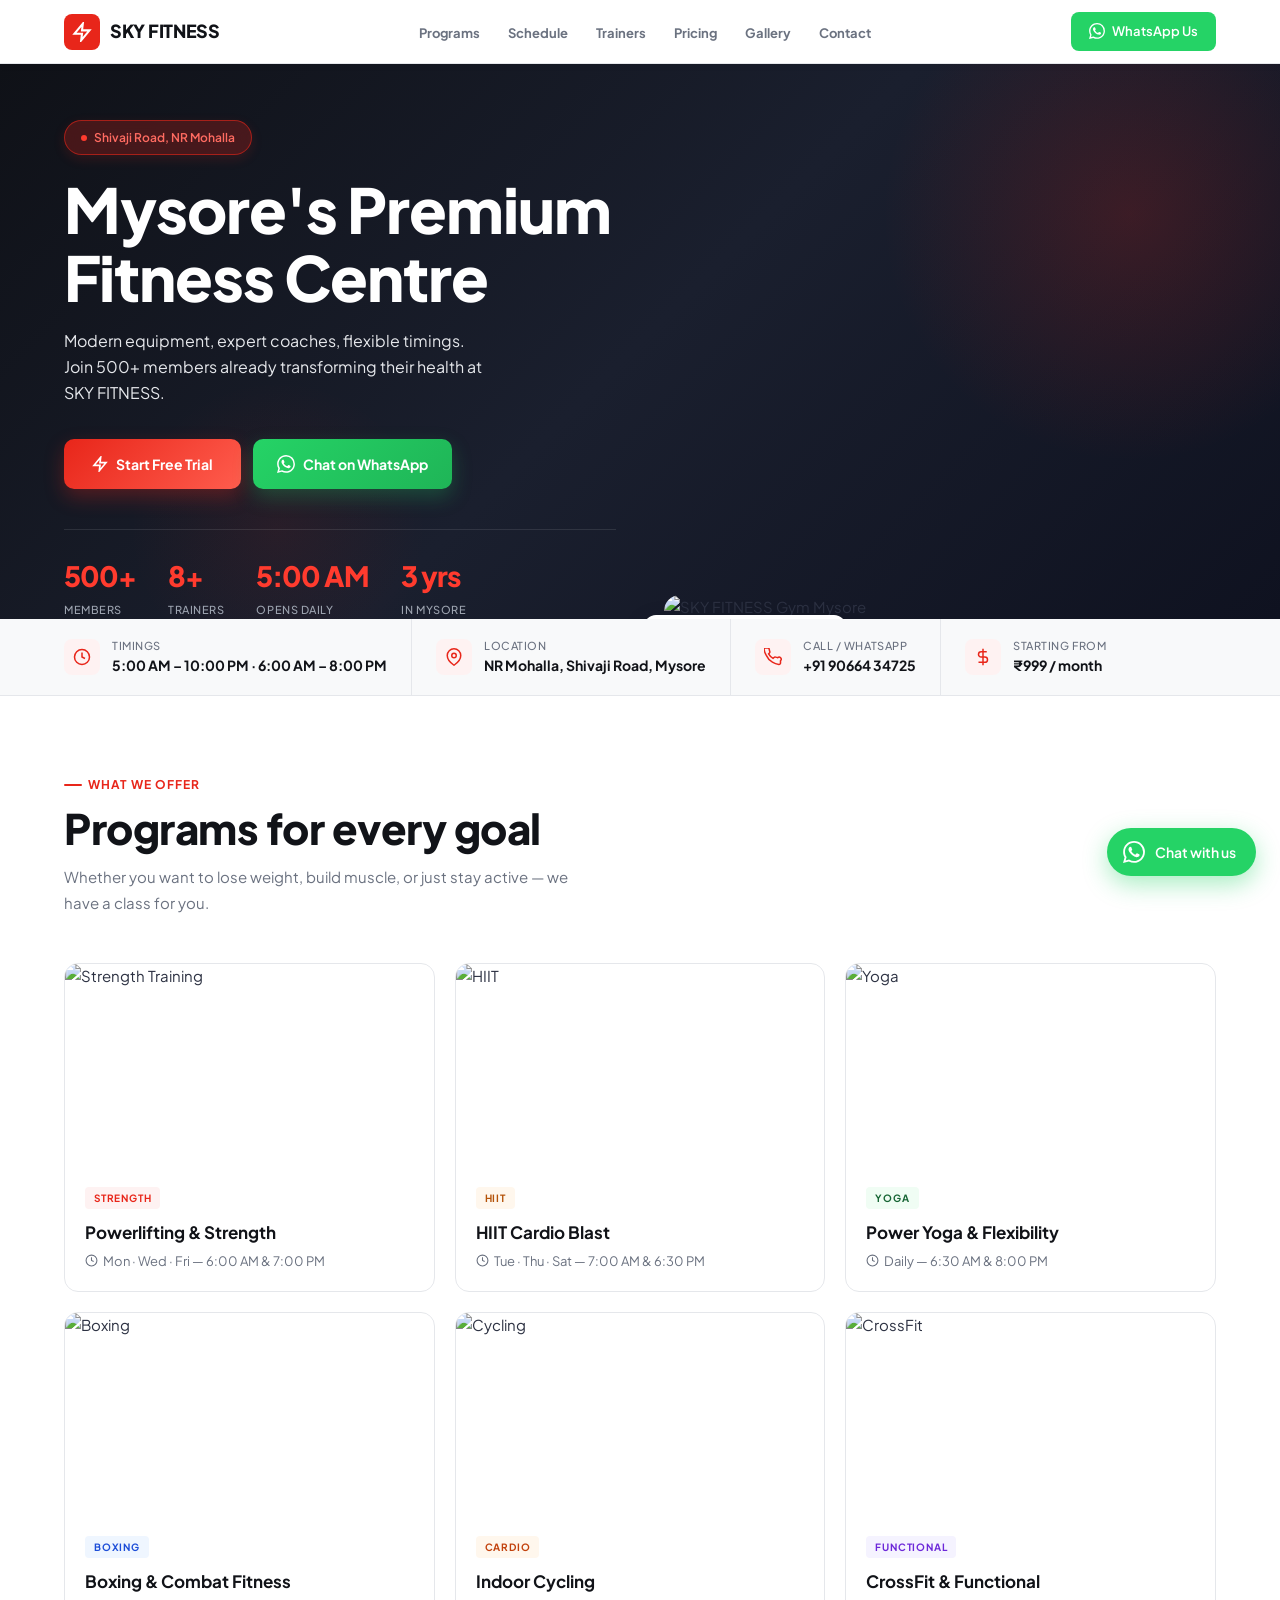
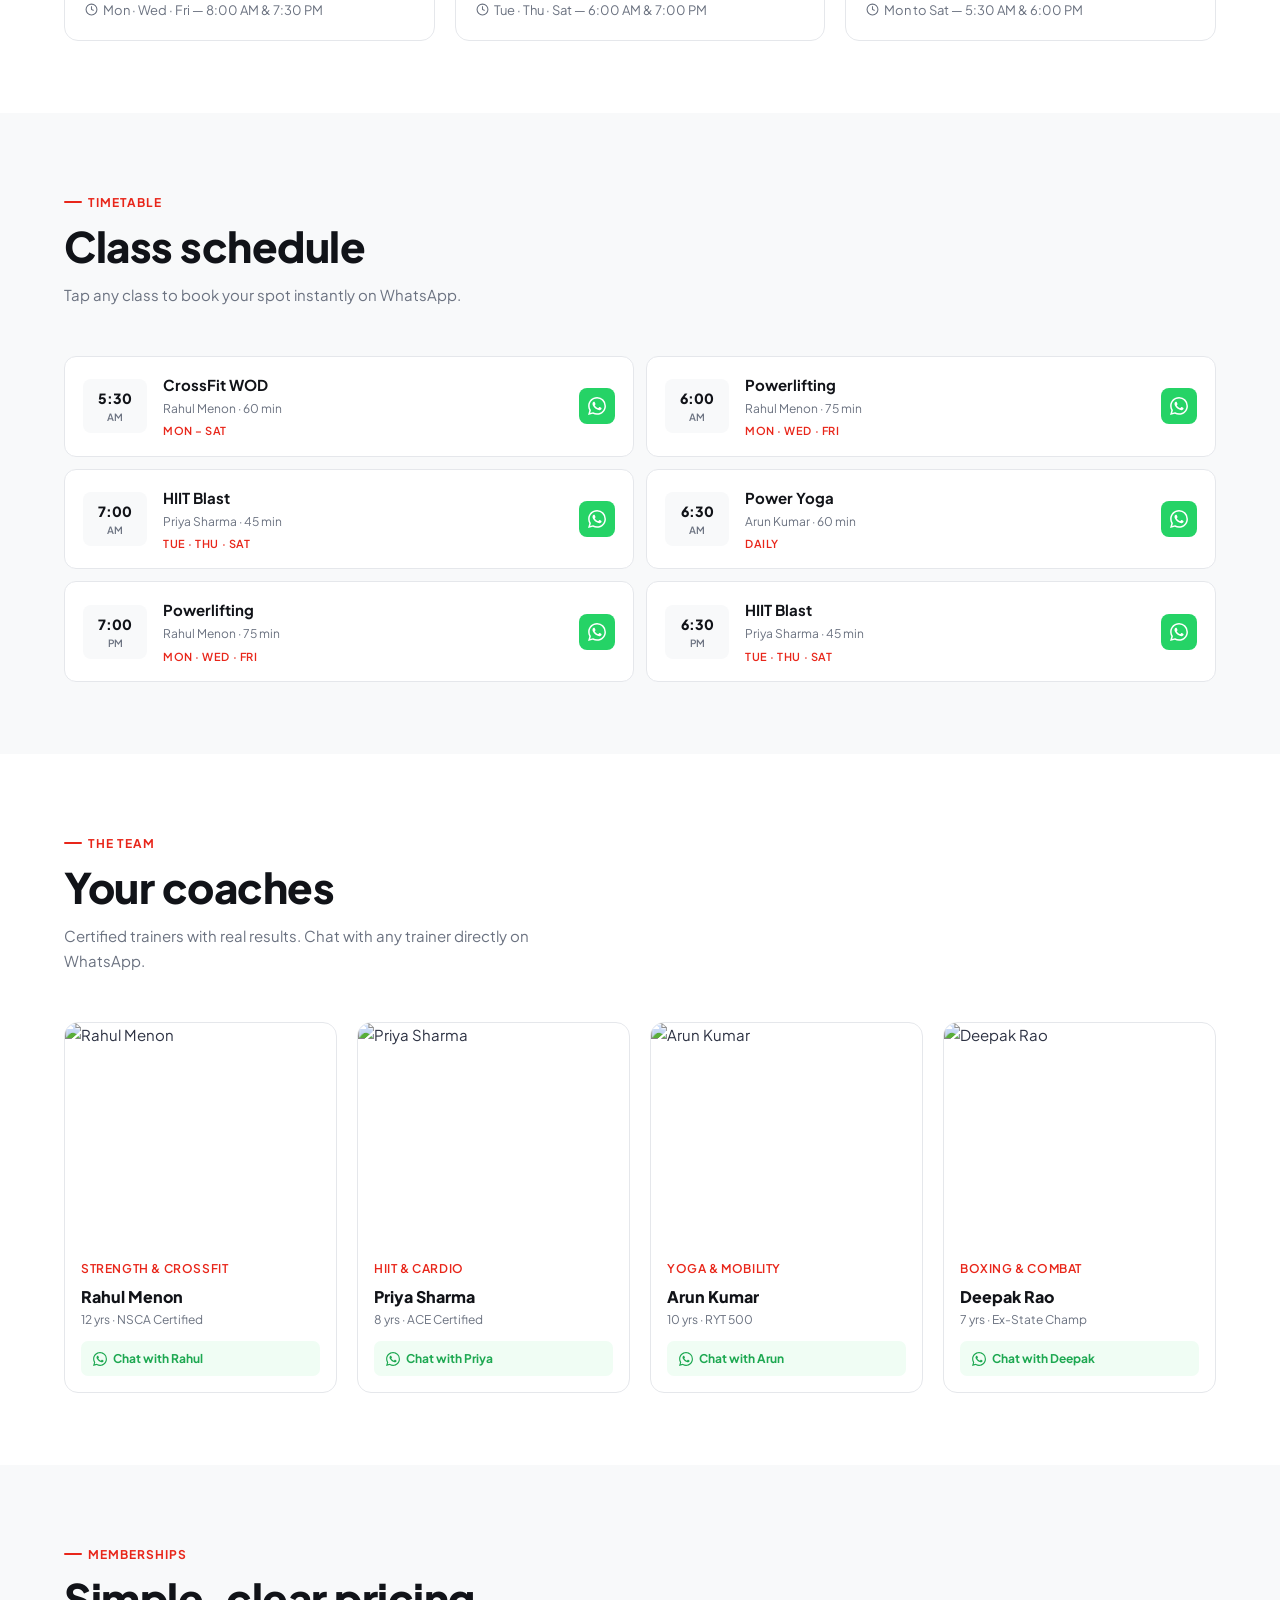
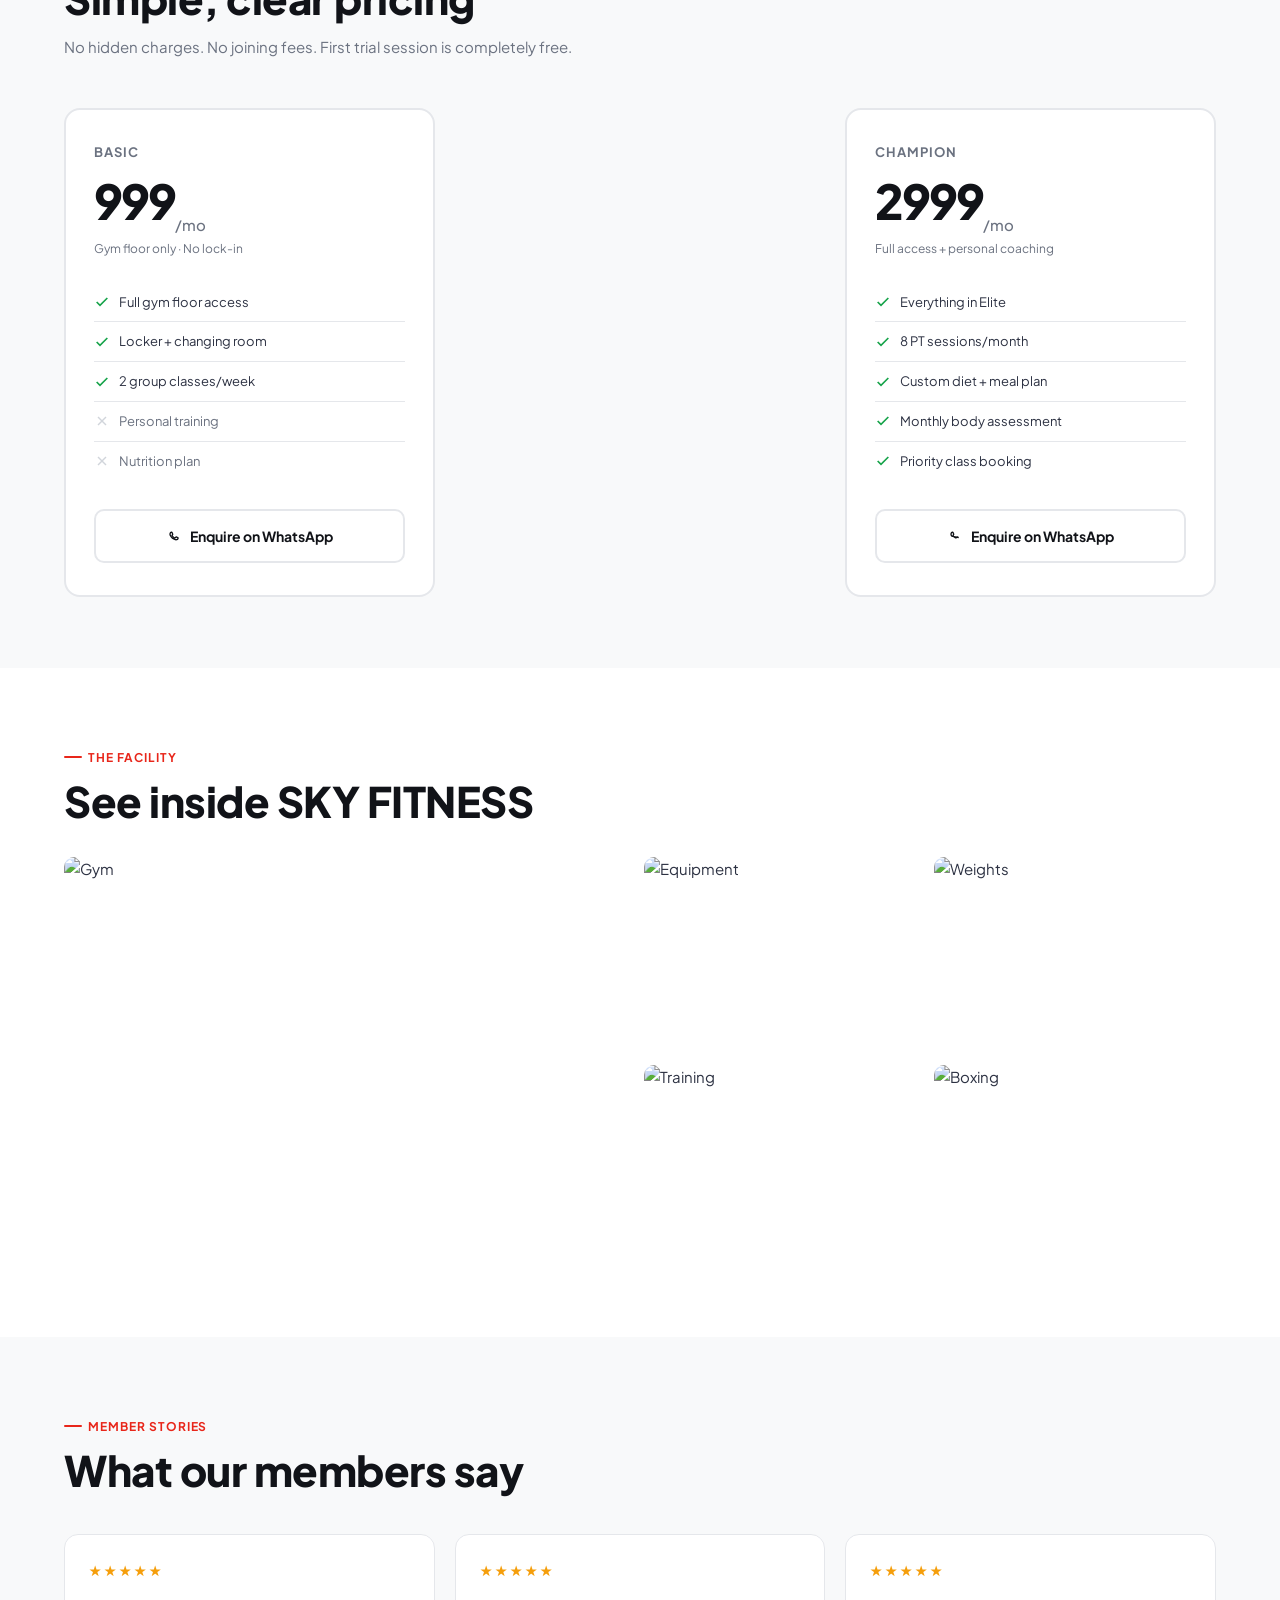
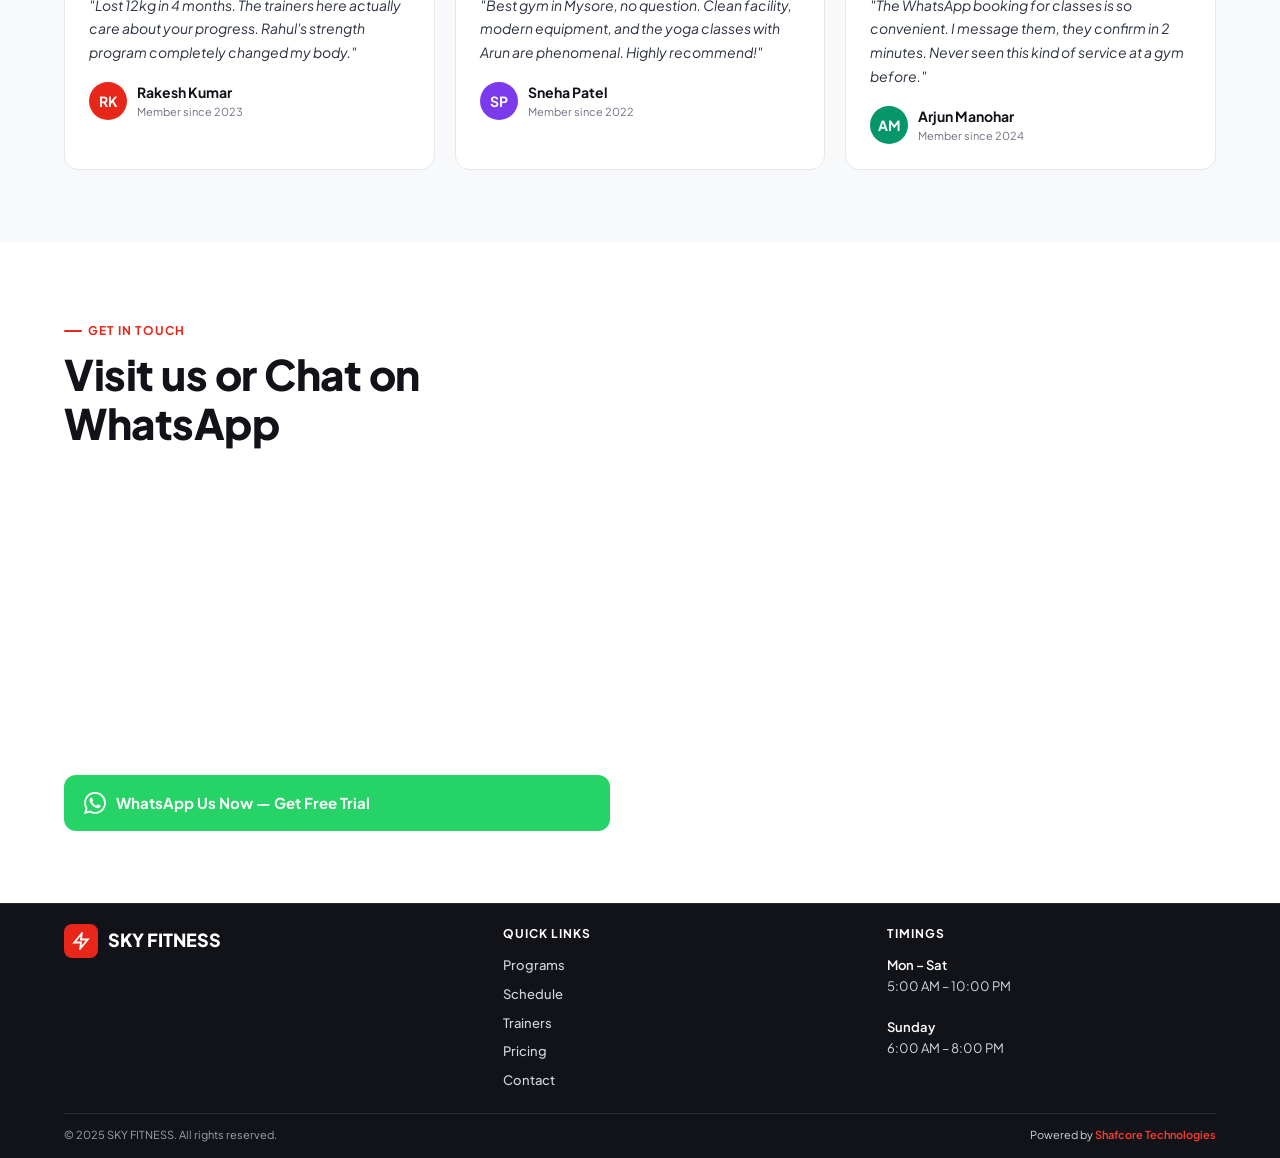
==== index.html @ 2e7d9450 "changes done" ====
<!DOCTYPE html>
<html lang="en">
<head>
<meta charset="UTF-8">
<meta name="viewport" content="width=device-width, initial-scale=1.0">
<title>SKY FITNESS Gym — NR Mohalla, Mysore's Premium Fitness Centre</title>
<meta name="description" id="metaDesc" content="Modern equipment, expert coaches, flexible timings. Join 500+ members at SKY FITNESS. Free trial available.">
<meta name="theme-color" content="#e8261a">
<link rel="preconnect" href="https://fonts.googleapis.com">
<link href="https://fonts.googleapis.com/css2?family=Plus+Jakarta+Sans:wght@400;500;600;700;800&display=swap" rel="stylesheet">
<link rel="stylesheet" href="styles.css">
</head>
<body>

<!-- WHATSAPP FLOAT -->
  <a id="waFloatLink" class="wa-float" href="https://wa.me/919066434725?text=Hi!%20I%20saw%20your%20website%20and%20want%20to%20know%20more%20about%20memberships." target="_blank" rel="noopener noreferrer">
  <svg class="wa-icon" viewBox="0 0 24 24" fill="white"><path d="M17.472 14.382c-.297-.149-1.758-.867-2.03-.967-.273-.099-.471-.148-.67.15-.197.297-.767.966-.94 1.164-.173.199-.347.223-.644.075-.297-.15-1.255-.463-2.39-1.475-.883-.788-1.48-1.761-1.653-2.059-.173-.297-.018-.458.13-.606.134-.133.298-.347.446-.52.149-.174.198-.298.298-.497.099-.198.05-.371-.025-.52-.075-.149-.669-1.612-.916-2.207-.242-.579-.487-.5-.669-.51-.173-.008-.371-.01-.57-.01-.198 0-.52.074-.792.372-.272.297-1.04 1.016-1.04 2.479 0 1.462 1.065 2.875 1.213 3.074.149.198 2.096 3.2 5.077 4.487.709.306 1.262.489 1.694.625.712.227 1.36.195 1.871.118.571-.085 1.758-.719 2.006-1.413.248-.694.248-1.289.173-1.413-.074-.124-.272-.198-.57-.347m-5.421 7.403h-.004a9.87 9.87 0 01-5.031-1.378l-.361-.214-3.741.982.998-3.648-.235-.374a9.86 9.86 0 01-1.51-5.26c.001-5.45 4.436-9.884 9.888-9.884 2.64 0 5.122 1.03 6.988 2.898a9.825 9.825 0 012.893 6.994c-.003 5.45-4.437 9.884-9.885 9.884m8.413-18.297A11.815 11.815 0 0012.05 0C5.495 0 .16 5.335.157 11.892c0 2.096.547 4.142 1.588 5.945L.057 24l6.305-1.654a11.882 11.882 0 005.683 1.448h.005c6.554 0 11.89-5.335 11.893-11.893a11.821 11.821 0 00-3.48-8.413z"/></svg>
  <span>Chat with us</span>
</a>

<!-- NAV -->
<nav>
  <div class="nav-logo">
    <div class="nav-logo-icon">
      <svg viewBox="0 0 24 24" fill="none" stroke="white" stroke-width="2.5"><path d="M13 2L3 14h9l-1 8 10-12h-9l1-8z"/></svg>
    </div>
    <span class="nav-brand" id="siteName">SKY FITNESS<span>.</span></span>
  </div>
  <ul class="nav-links">
    <li><a href="#programs">Programs</a></li>
    <li><a href="#schedule">Schedule</a></li>
    <li><a href="#trainers">Trainers</a></li>
    <li><a href="#pricing">Pricing</a></li>
    <li><a href="#gallery">Gallery</a></li>
    <li><a href="#contact">Contact</a></li>
  </ul>
  <a class="nav-wa" id="navWALink" href="https://wa.me/919066434725" target="_blank" rel="noopener noreferrer">
    <svg viewBox="0 0 24 24" fill="white"><path d="M17.472 14.382c-.297-.149-1.758-.867-2.03-.967-.273-.099-.471-.148-.67.15-.197.297-.767.966-.94 1.164-.173.199-.347.223-.644.075-.297-.15-1.255-.463-2.39-1.475-.883-.788-1.48-1.761-1.653-2.059-.173-.297-.018-.458.13-.606.134-.133.298-.347.446-.52.149-.174.198-.298.298-.497.099-.198.05-.371-.025-.52-.075-.149-.669-1.612-.916-2.207-.242-.579-.487-.5-.669-.51-.173-.008-.371-.01-.57-.01-.198 0-.52.074-.792.372-.272.297-1.04 1.016-1.04 2.479 0 1.462 1.065 2.875 1.213 3.074.149.198 2.096 3.2 5.077 4.487.709.306 1.262.489 1.694.625.712.227 1.36.195 1.871.118.571-.085 1.758-.719 2.006-1.413.248-.694.248-1.289.173-1.413-.074-.124-.272-.198-.57-.347m-5.421 7.403h-.004a9.87 9.87 0 01-5.031-1.378l-.361-.214-3.741.982.998-3.648-.235-.374a9.86 9.86 0 01-1.51-5.26c.001-5.45 4.436-9.884 9.888-9.884 2.64 0 5.122 1.03 6.988 2.898a9.825 9.825 0 012.893 6.994c-.003 5.45-4.437 9.884-9.885 9.884m8.413-18.297A11.815 11.815 0 0012.05 0C5.495 0 .16 5.335.157 11.892c0 2.096.547 4.142 1.588 5.945L.057 24l6.305-1.654a11.882 11.882 0 005.683 1.448h.005c6.554 0 11.89-5.335 11.893-11.893a11.821 11.821 0 00-3.48-8.413z"/></svg>
    WhatsApp Us
  </a>
  <div class="hamburger" id="hamburger" onclick="toggleMenu()">
    <span></span><span></span><span></span>
  </div>
</nav>

<!-- MOBILE MENU -->
<div class="mobile-menu" id="mobileMenu">
  <a class="mobile-link" href="#programs" onclick="toggleMenu()">Programs</a>
  <a class="mobile-link" href="#schedule" onclick="toggleMenu()">Schedule</a>
  <a class="mobile-link" href="#trainers" onclick="toggleMenu()">Trainers</a>
  <a class="mobile-link" href="#pricing" onclick="toggleMenu()">Pricing</a>
  <a class="mobile-link" href="#gallery" onclick="toggleMenu()">Gallery</a>
  <a class="mobile-link" href="#contact" onclick="toggleMenu()">Contact</a>
  <a class="mobile-wa" id="mobileWALink" href="https://wa.me/919066434725" target="_blank" rel="noopener noreferrer">
    <svg viewBox="0 0 24 24" fill="white" width="20" height="20"><path d="M17.472 14.382c-.297-.149-1.758-.867-2.03-.967-.273-.099-.471-.148-.67.15-.197.297-.767.966-.94 1.164-.173.199-.347.223-.644.075-.297-.15-1.255-.463-2.39-1.475-.883-.788-1.48-1.761-1.653-2.059-.173-.297-.018-.458.13-.606.134-.133.298-.347.446-.52.149-.174.198-.298.298-.497.099-.198.05-.371-.025-.52-.075-.149-.669-1.612-.916-2.207-.242-.579-.487-.5-.669-.51-.173-.008-.371-.01-.57-.01-.198 0-.52.074-.792.372-.272.297-1.04 1.016-1.04 2.479 0 1.462 1.065 2.875 1.213 3.074.149.198 2.096 3.2 5.077 4.487.709.306 1.262.489 1.694.625.712.227 1.36.195 1.871.118.571-.085 1.758-.719 2.006-1.413.248-.694.248-1.289.173-1.413-.074-.124-.272-.198-.57-.347m-5.421 7.403h-.004a9.87 9.87 0 01-5.031-1.378l-.361-.214-3.741.982.998-3.648-.235-.374a9.86 9.86 0 01-1.51-5.26c.001-5.45 4.436-9.884 9.888-9.884 2.64 0 5.122 1.03 6.988 2.898a9.825 9.825 0 012.893 6.994c-.003 5.45-4.437 9.884-9.885 9.884m8.413-18.297A11.815 11.815 0 0012.05 0C5.495 0 .16 5.335.157 11.892c0 2.096.547 4.142 1.588 5.945L.057 24l6.305-1.654a11.882 11.882 0 005.683 1.448h.005c6.554 0 11.89-5.335 11.893-11.893a11.821 11.821 0 00-3.48-8.413z"/></svg>
    WhatsApp Us Now
  </a>
</div>

<!-- HERO -->
<div class="hero">
  <div class="hero-bg-pattern"></div>
  <div class="hero-inner">
    <div>
      <div class="hero-badge"><span class="hero-badge-dot"></span><span id="heroBadge">Shivaji Road, NR Mohalla</span></div>
      <h1 id="heroTitle">Mysore's Premium Fitness Centre</h1>
      <p class="hero-sub" id="heroSub">Modern equipment, expert coaches, flexible timings. Join 500+ members already transforming their health at SKY FITNESS.</p>
      <div class="hero-actions">
        <a href="#contact" class="btn-red">
          <svg width="16" height="16" viewBox="0 0 24 24" fill="none" stroke="white" stroke-width="2.5"><path d="M13 2L3 14h9l-1 8 10-12h-9l1-8z"/></svg>
          <span id="heroCtaLabel">Start Free Trial</span>
        </a>
        <a id="heroWALink" href="https://wa.me/919066434725?text=Hi!%20I%20want%20to%20know%20more%20about%20membership%20at%20SKY%20FITNESS." target="_blank" rel="noopener noreferrer" class="btn-wa-hero">
          <svg viewBox="0 0 24 24" fill="white"><path d="M17.472 14.382c-.297-.149-1.758-.867-2.03-.967-.273-.099-.471-.148-.67.15-.197.297-.767.966-.94 1.164-.173.199-.347.223-.644.075-.297-.15-1.255-.463-2.39-1.475-.883-.788-1.48-1.761-1.653-2.059-.173-.297-.018-.458.13-.606.134-.133.298-.347.446-.52.149-.174.198-.298.298-.497.099-.198.05-.371-.025-.52-.075-.149-.669-1.612-.916-2.207-.242-.579-.487-.5-.669-.51-.173-.008-.371-.01-.57-.01-.198 0-.52.074-.792.372-.272.297-1.04 1.016-1.04 2.479 0 1.462 1.065 2.875 1.213 3.074.149.198 2.096 3.2 5.077 4.487.709.306 1.262.489 1.694.625.712.227 1.36.195 1.871.118.571-.085 1.758-.719 2.006-1.413.248-.694.248-1.289.173-1.413-.074-.124-.272-.198-.57-.347m-5.421 7.403h-.004a9.87 9.87 0 01-5.031-1.378l-.361-.214-3.741.982.998-3.648-.235-.374a9.86 9.86 0 01-1.51-5.26c.001-5.45 4.436-9.884 9.888-9.884 2.64 0 5.122 1.03 6.988 2.898a9.825 9.825 0 012.893 6.994c-.003 5.45-4.437 9.884-9.885 9.884m8.413-18.297A11.815 11.815 0 0012.05 0C5.495 0 .16 5.335.157 11.892c0 2.096.547 4.142 1.588 5.945L.057 24l6.305-1.654a11.882 11.882 0 005.683 1.448h.005c6.554 0 11.89-5.335 11.893-11.893a11.821 11.821 0 00-3.48-8.413z"/></svg>
          Chat on WhatsApp
        </a>
      </div>
      <div class="hero-stats">
        <div><div class="hero-stat-num"><span id="memberCount">500+</span></div><div class="hero-stat-label" id="memberCountLabel">Members</div></div>
        <div><div class="hero-stat-num"><span id="trainerCount">8+</span></div><div class="hero-stat-label" id="trainerCountLabel">Trainers</div></div>
        <div><div class="hero-stat-num"><span id="openTime">5:00 AM</span></div><div class="hero-stat-label" id="openTimeLabel">Opens Daily</div></div>
        <div><div class="hero-stat-num"><span id="yearsInBusiness">3 yrs</span></div><div class="hero-stat-label" id="yearsInBusinessLabel">In Mysore</div></div>
      </div>
    </div>
    <div class="hero-img-wrap">
      <img class="hero-img" src="https://images.unsplash.com/photo-1534438327276-14e5300c3a48?w=700&q=80" alt="SKY FITNESS Gym Mysore">
      <div class="hero-img-badge">
        <div class="hero-img-badge-icon">
          <svg width="18" height="18" viewBox="0 0 24 24" fill="none" stroke="#E8261A" stroke-width="2"><path d="M22 11.08V12a10 10 0 11-5.93-9.14"/><polyline points="22 4 12 14.01 9 11.01"/></svg>
        </div>
        <div><strong>Free first session</strong><p>No commitment needed</p></div>
      </div>
    </div>
  </div>
</div>

<!-- QUICK INFO -->
<div class="info-bar">
  <div class="info-bar-inner">
    <div class="info-item">
      <div class="info-icon"><svg viewBox="0 0 24 24" fill="none" stroke="currentColor" stroke-width="2"><circle cx="12" cy="12" r="10"/><polyline points="12 6 12 12 16 14"/></svg></div>
      <div><div class="info-label">Timings</div><div class="info-val" id="contactTimingsTop">5:00 AM – 10:00 PM</div></div>
    </div>
    <div class="info-item">
      <div class="info-icon"><svg viewBox="0 0 24 24" fill="none" stroke="currentColor" stroke-width="2"><path d="M21 10c0 7-9 13-9 13s-9-6-9-13a9 9 0 0118 0z"/><circle cx="12" cy="10" r="3"/></svg></div>
      <div><div class="info-label">Location</div><div class="info-val" id="contactLocation">NR Mohalla, Shivaji Road, Mysore</div></div>
    </div>
    <div class="info-item">
      <div class="info-icon"><svg viewBox="0 0 24 24" fill="none" stroke="currentColor" stroke-width="2"><path d="M22 16.92v3a2 2 0 01-2.18 2 19.79 19.79 0 01-8.63-3.07A19.5 19.5 0 013.07 9.81a19.79 19.79 0 01-3.07-8.68A2 2 0 012 0h3a2 2 0 012 1.72c.127.96.361 1.903.7 2.81a2 2 0 01-.45 2.11L6.09 7.91a16 16 0 006 6l1.27-1.27a2 2 0 012.11-.45c.907.339 1.85.573 2.81.7A2 2 0 0122 16.92z"/></svg></div>
      <div><div class="info-label">Call / WhatsApp</div><div class="info-val" id="contactPhoneTop">+91 90664 34725</div></div>
    </div>
    <div class="info-item">
      <div class="info-icon"><svg viewBox="0 0 24 24" fill="none" stroke="currentColor" stroke-width="2"><line x1="12" y1="1" x2="12" y2="23"/><path d="M17 5H9.5a3.5 3.5 0 000 7h5a3.5 3.5 0 010 7H6"/></svg></div>
      <div><div class="info-label">Starting From</div><div class="info-val" id="startingPrice">₹999 / month</div></div>
    </div>
  </div>
</div>

<!-- PROGRAMS -->
<section id="programs" class="section">
  <div class="section-inner">
    <div class="fade"><div class="eyebrow" id="sec-prog-eyebrow">What we offer</div></div>
    <h2 class="section-title fade" id="sec-prog-title">Programs for every goal</h2>
    <p class="section-sub fade" id="sec-prog-sub">Whether you want to lose weight, build muscle, or just stay active — we have a class for you.</p>
    <div class="programs-grid">
      <div class="program-card fade">
        <img class="program-img" src="https://images.unsplash.com/photo-1581009146145-b5ef050c2e1e?w=500&q=80" alt="Strength Training">
        <div class="program-body">
          <span class="program-tag tag-strength">Strength</span>
          <div class="program-name">Powerlifting & Strength</div>
          <div class="program-time"><svg viewBox="0 0 24 24" fill="none" stroke="currentColor" stroke-width="2"><circle cx="12" cy="12" r="10"/><polyline points="12 6 12 12 16 14"/></svg> Mon · Wed · Fri — 6:00 AM & 7:00 PM</div>
        </div>
      </div>
      <div class="program-card fade">
        <img class="program-img" src="https://images.unsplash.com/photo-1601422407692-ec4eeec1d9b3?w=500&q=80" alt="HIIT">
        <div class="program-body">
          <span class="program-tag tag-hiit">HIIT</span>
          <div class="program-name">HIIT Cardio Blast</div>
          <div class="program-time"><svg viewBox="0 0 24 24" fill="none" stroke="currentColor" stroke-width="2"><circle cx="12" cy="12" r="10"/><polyline points="12 6 12 12 16 14"/></svg> Tue · Thu · Sat — 7:00 AM & 6:30 PM</div>
        </div>
      </div>
      <div class="program-card fade">
        <img class="program-img" src="https://images.unsplash.com/photo-1518611012118-696072aa579a?w=500&q=80" alt="Yoga">
        <div class="program-body">
          <span class="program-tag tag-yoga">Yoga</span>
          <div class="program-name">Power Yoga & Flexibility</div>
          <div class="program-time"><svg viewBox="0 0 24 24" fill="none" stroke="currentColor" stroke-width="2"><circle cx="12" cy="12" r="10"/><polyline points="12 6 12 12 16 14"/></svg> Daily — 6:30 AM & 8:00 PM</div>
        </div>
      </div>
      <div class="program-card fade">
        <img class="program-img" src="https://images.unsplash.com/photo-1549060279-7e168fcee0c2?w=500&q=80" alt="Boxing">
        <div class="program-body">
          <span class="program-tag tag-combat">Boxing</span>
          <div class="program-name">Boxing & Combat Fitness</div>
          <div class="program-time"><svg viewBox="0 0 24 24" fill="none" stroke="currentColor" stroke-width="2"><circle cx="12" cy="12" r="10"/><polyline points="12 6 12 12 16 14"/></svg> Mon · Wed · Fri — 8:00 AM & 7:30 PM</div>
        </div>
      </div>
      <div class="program-card fade">
        <img class="program-img" src="https://images.unsplash.com/photo-1571019613454-1cb2f99b2d8b?w=500&q=80" alt="Cycling">
        <div class="program-body">
          <span class="program-tag tag-cardio">Cardio</span>
          <div class="program-name">Indoor Cycling</div>
          <div class="program-time"><svg viewBox="0 0 24 24" fill="none" stroke="currentColor" stroke-width="2"><circle cx="12" cy="12" r="10"/><polyline points="12 6 12 12 16 14"/></svg> Tue · Thu · Sat — 6:00 AM & 7:00 PM</div>
        </div>
      </div>
      <div class="program-card fade">
        <img class="program-img" src="https://images.unsplash.com/photo-1526506118085-60ce8714f8c5?w=500&q=80" alt="CrossFit">
        <div class="program-body">
          <span class="program-tag tag-functional">Functional</span>
          <div class="program-name">CrossFit & Functional</div>
          <div class="program-time"><svg viewBox="0 0 24 24" fill="none" stroke="currentColor" stroke-width="2"><circle cx="12" cy="12" r="10"/><polyline points="12 6 12 12 16 14"/></svg> Mon to Sat — 5:30 AM & 6:00 PM</div>
        </div>
      </div>
    </div>
  </div>
</section>

<!-- SCHEDULE -->
<section id="schedule" class="section section-alt">
  <div class="section-inner">
    <div class="fade"><div class="eyebrow" id="sec-sched-eyebrow">Timetable</div></div>
    <h2 class="section-title fade" id="sec-sched-title">Class schedule</h2>
    <p class="section-sub fade" id="sec-sched-sub">Tap any class to book your spot instantly on WhatsApp.</p>
    <div class="schedule-cards">
      <div class="schedule-card fade"><div class="schedule-time-block"><div class="schedule-time">5:30</div><div class="schedule-period">AM</div></div><div class="schedule-info"><div class="schedule-class">CrossFit WOD</div><div class="schedule-trainer">Rahul Menon · 60 min</div><div class="schedule-days">Mon – Sat</div></div><a class="schedule-wa" href="https://wa.me/919066434725?text=Hi!%20I%20want%20to%20book%20CrossFit%205:30AM" target="_blank" rel="noopener noreferrer"><svg viewBox="0 0 24 24" fill="white"><path d="M17.472 14.382c-.297-.149-1.758-.867-2.03-.967-.273-.099-.471-.148-.67.15-.197.297-.767.966-.94 1.164-.173.199-.347.223-.644.075-.297-.15-1.255-.463-2.39-1.475-.883-.788-1.48-1.761-1.653-2.059-.173-.297-.018-.458.13-.606.134-.133.298-.347.446-.52.149-.174.198-.298.298-.497.099-.198.05-.371-.025-.52-.075-.149-.669-1.612-.916-2.207-.242-.579-.487-.5-.669-.51-.173-.008-.371-.01-.57-.01-.198 0-.52.074-.792.372-.272.297-1.04 1.016-1.04 2.479 0 1.462 1.065 2.875 1.213 3.074.149.198 2.096 3.2 5.077 4.487.709.306 1.262.489 1.694.625.712.227 1.36.195 1.871.118.571-.085 1.758-.719 2.006-1.413.248-.694.248-1.289.173-1.413-.074-.124-.272-.198-.57-.347m-5.421 7.403h-.004a9.87 9.87 0 01-5.031-1.378l-.361-.214-3.741.982.998-3.648-.235-.374a9.86 9.86 0 01-1.51-5.26c.001-5.45 4.436-9.884 9.888-9.884 2.64 0 5.122 1.03 6.988 2.898a9.825 9.825 0 012.893 6.994c-.003 5.45-4.437 9.884-9.885 9.884m8.413-18.297A11.815 11.815 0 0012.05 0C5.495 0 .16 5.335.157 11.892c0 2.096.547 4.142 1.588 5.945L.057 24l6.305-1.654a11.882 11.882 0 005.683 1.448h.005c6.554 0 11.89-5.335 11.893-11.893a11.821 11.821 0 00-3.48-8.413z"/></svg></a></div>
      <div class="schedule-card fade"><div class="schedule-time-block"><div class="schedule-time">6:00</div><div class="schedule-period">AM</div></div><div class="schedule-info"><div class="schedule-class">Powerlifting</div><div class="schedule-trainer">Rahul Menon · 75 min</div><div class="schedule-days">Mon · Wed · Fri</div></div><a class="schedule-wa" href="https://wa.me/919066434725?text=Hi!%20I%20want%20to%20book%20Powerlifting%206AM" target="_blank"><svg viewBox="0 0 24 24" fill="white"><path d="M17.472 14.382c-.297-.149-1.758-.867-2.03-.967-.273-.099-.471-.148-.67.15-.197.297-.767.966-.94 1.164-.173.199-.347.223-.644.075-.297-.15-1.255-.463-2.39-1.475-.883-.788-1.48-1.761-1.653-2.059-.173-.297-.018-.458.13-.606.134-.133.298-.347.446-.52.149-.174.198-.298.298-.497.099-.198.05-.371-.025-.52-.075-.149-.669-1.612-.916-2.207-.242-.579-.487-.5-.669-.51-.173-.008-.371-.01-.57-.01-.198 0-.52.074-.792.372-.272.297-1.04 1.016-1.04 2.479 0 1.462 1.065 2.875 1.213 3.074.149.198 2.096 3.2 5.077 4.487.709.306 1.262.489 1.694.625.712.227 1.36.195 1.871.118.571-.085 1.758-.719 2.006-1.413.248-.694.248-1.289.173-1.413-.074-.124-.272-.198-.57-.347m-5.421 7.403h-.004a9.87 9.87 0 01-5.031-1.378l-.361-.214-3.741.982.998-3.648-.235-.374a9.86 9.86 0 01-1.51-5.26c.001-5.45 4.436-9.884 9.888-9.884 2.64 0 5.122 1.03 6.988 2.898a9.825 9.825 0 012.893 6.994c-.003 5.45-4.437 9.884-9.885 9.884m8.413-18.297A11.815 11.815 0 0012.05 0C5.495 0 .16 5.335.157 11.892c0 2.096.547 4.142 1.588 5.945L.057 24l6.305-1.654a11.882 11.882 0 005.683 1.448h.005c6.554 0 11.89-5.335 11.893-11.893a11.821 11.821 0 00-3.48-8.413z"/></svg></a></div>
      <div class="schedule-card fade"><div class="schedule-time-block"><div class="schedule-time">7:00</div><div class="schedule-period">AM</div></div><div class="schedule-info"><div class="schedule-class">HIIT Blast</div><div class="schedule-trainer">Priya Sharma · 45 min</div><div class="schedule-days">Tue · Thu · Sat</div></div><a class="schedule-wa" href="https://wa.me/919066434725?text=Hi!%20I%20want%20to%20book%20HIIT%207AM" target="_blank"><svg viewBox="0 0 24 24" fill="white"><path d="M17.472 14.382c-.297-.149-1.758-.867-2.03-.967-.273-.099-.471-.148-.67.15-.197.297-.767.966-.94 1.164-.173.199-.347.223-.644.075-.297-.15-1.255-.463-2.39-1.475-.883-.788-1.48-1.761-1.653-2.059-.173-.297-.018-.458.13-.606.134-.133.298-.347.446-.52.149-.174.198-.298.298-.497.099-.198.05-.371-.025-.52-.075-.149-.669-1.612-.916-2.207-.242-.579-.487-.5-.669-.51-.173-.008-.371-.01-.57-.01-.198 0-.52.074-.792.372-.272.297-1.04 1.016-1.04 2.479 0 1.462 1.065 2.875 1.213 3.074.149.198 2.096 3.2 5.077 4.487.709.306 1.262.489 1.694.625.712.227 1.36.195 1.871.118.571-.085 1.758-.719 2.006-1.413.248-.694.248-1.289.173-1.413-.074-.124-.272-.198-.57-.347m-5.421 7.403h-.004a9.87 9.87 0 01-5.031-1.378l-.361-.214-3.741.982.998-3.648-.235-.374a9.86 9.86 0 01-1.51-5.26c.001-5.45 4.436-9.884 9.888-9.884 2.64 0 5.122 1.03 6.988 2.898a9.825 9.825 0 012.893 6.994c-.003 5.45-4.437 9.884-9.885 9.884m8.413-18.297A11.815 11.815 0 0012.05 0C5.495 0 .16 5.335.157 11.892c0 2.096.547 4.142 1.588 5.945L.057 24l6.305-1.654a11.882 11.882 0 005.683 1.448h.005c6.554 0 11.89-5.335 11.893-11.893a11.821 11.821 0 00-3.48-8.413z"/></svg></a></div>
      <div class="schedule-card fade"><div class="schedule-time-block"><div class="schedule-time">6:30</div><div class="schedule-period">AM</div></div><div class="schedule-info"><div class="schedule-class">Power Yoga</div><div class="schedule-trainer">Arun Kumar · 60 min</div><div class="schedule-days">Daily</div></div><a class="schedule-wa" href="https://wa.me/919066434725?text=Hi!%20I%20want%20to%20book%20Yoga%206:30AM" target="_blank"><svg viewBox="0 0 24 24" fill="white"><path d="M17.472 14.382c-.297-.149-1.758-.867-2.03-.967-.273-.099-.471-.148-.67.15-.197.297-.767.966-.94 1.164-.173.199-.347.223-.644.075-.297-.15-1.255-.463-2.39-1.475-.883-.788-1.48-1.761-1.653-2.059-.173-.297-.018-.458.13-.606.134-.133.298-.347.446-.52.149-.174.198-.298.298-.497.099-.198.05-.371-.025-.52-.075-.149-.669-1.612-.916-2.207-.242-.579-.487-.5-.669-.51-.173-.008-.371-.01-.57-.01-.198 0-.52.074-.792.372-.272.297-1.04 1.016-1.04 2.479 0 1.462 1.065 2.875 1.213 3.074.149.198 2.096 3.2 5.077 4.487.709.306 1.262.489 1.694.625.712.227 1.36.195 1.871.118.571-.085 1.758-.719 2.006-1.413.248-.694.248-1.289.173-1.413-.074-.124-.272-.198-.57-.347m-5.421 7.403h-.004a9.87 9.87 0 01-5.031-1.378l-.361-.214-3.741.982.998-3.648-.235-.374a9.86 9.86 0 01-1.51-5.26c.001-5.45 4.436-9.884 9.888-9.884 2.64 0 5.122 1.03 6.988 2.898a9.825 9.825 0 012.893 6.994c-.003 5.45-4.437 9.884-9.885 9.884m8.413-18.297A11.815 11.815 0 0012.05 0C5.495 0 .16 5.335.157 11.892c0 2.096.547 4.142 1.588 5.945L.057 24l6.305-1.654a11.882 11.882 0 005.683 1.448h.005c6.554 0 11.89-5.335 11.893-11.893a11.821 11.821 0 00-3.48-8.413z"/></svg></a></div>
      <div class="schedule-card fade"><div class="schedule-time-block"><div class="schedule-time">7:00</div><div class="schedule-period">PM</div></div><div class="schedule-info"><div class="schedule-class">Powerlifting</div><div class="schedule-trainer">Rahul Menon · 75 min</div><div class="schedule-days">Mon · Wed · Fri</div></div><a class="schedule-wa" href="https://wa.me/919066434725?text=Hi!%20I%20want%20to%20book%20Powerlifting%207PM" target="_blank"><svg viewBox="0 0 24 24" fill="white"><path d="M17.472 14.382c-.297-.149-1.758-.867-2.03-.967-.273-.099-.471-.148-.67.15-.197.297-.767.966-.94 1.164-.173.199-.347.223-.644.075-.297-.15-1.255-.463-2.39-1.475-.883-.788-1.48-1.761-1.653-2.059-.173-.297-.018-.458.13-.606.134-.133.298-.347.446-.52.149-.174.198-.298.298-.497.099-.198.05-.371-.025-.52-.075-.149-.669-1.612-.916-2.207-.242-.579-.487-.5-.669-.51-.173-.008-.371-.01-.57-.01-.198 0-.52.074-.792.372-.272.297-1.04 1.016-1.04 2.479 0 1.462 1.065 2.875 1.213 3.074.149.198 2.096 3.2 5.077 4.487.709.306 1.262.489 1.694.625.712.227 1.36.195 1.871.118.571-.085 1.758-.719 2.006-1.413.248-.694.248-1.289.173-1.413-.074-.124-.272-.198-.57-.347m-5.421 7.403h-.004a9.87 9.87 0 01-5.031-1.378l-.361-.214-3.741.982.998-3.648-.235-.374a9.86 9.86 0 01-1.51-5.26c.001-5.45 4.436-9.884 9.888-9.884 2.64 0 5.122 1.03 6.988 2.898a9.825 9.825 0 012.893 6.994c-.003 5.45-4.437 9.884-9.885 9.884m8.413-18.297A11.815 11.815 0 0012.05 0C5.495 0 .16 5.335.157 11.892c0 2.096.547 4.142 1.588 5.945L.057 24l6.305-1.654a11.882 11.882 0 005.683 1.448h.005c6.554 0 11.89-5.335 11.893-11.893a11.821 11.821 0 00-3.48-8.413z"/></svg></a></div>
      <div class="schedule-card fade"><div class="schedule-time-block"><div class="schedule-time">6:30</div><div class="schedule-period">PM</div></div><div class="schedule-info"><div class="schedule-class">HIIT Blast</div><div class="schedule-trainer">Priya Sharma · 45 min</div><div class="schedule-days">Tue · Thu · Sat</div></div><a class="schedule-wa" href="https://wa.me/919066434725?text=Hi!%20I%20want%20to%20book%20HIIT%206:30PM" target="_blank"><svg viewBox="0 0 24 24" fill="white"><path d="M17.472 14.382c-.297-.149-1.758-.867-2.03-.967-.273-.099-.471-.148-.67.15-.197.297-.767.966-.94 1.164-.173.199-.347.223-.644.075-.297-.15-1.255-.463-2.39-1.475-.883-.788-1.48-1.761-1.653-2.059-.173-.297-.018-.458.13-.606.134-.133.298-.347.446-.52.149-.174.198-.298.298-.497.099-.198.05-.371-.025-.52-.075-.149-.669-1.612-.916-2.207-.242-.579-.487-.5-.669-.51-.173-.008-.371-.01-.57-.01-.198 0-.52.074-.792.372-.272.297-1.04 1.016-1.04 2.479 0 1.462 1.065 2.875 1.213 3.074.149.198 2.096 3.2 5.077 4.487.709.306 1.262.489 1.694.625.712.227 1.36.195 1.871.118.571-.085 1.758-.719 2.006-1.413.248-.694.248-1.289.173-1.413-.074-.124-.272-.198-.57-.347m-5.421 7.403h-.004a9.87 9.87 0 01-5.031-1.378l-.361-.214-3.741.982.998-3.648-.235-.374a9.86 9.86 0 01-1.51-5.26c.001-5.45 4.436-9.884 9.888-9.884 2.64 0 5.122 1.03 6.988 2.898a9.825 9.825 0 012.893 6.994c-.003 5.45-4.437 9.884-9.885 9.884m8.413-18.297A11.815 11.815 0 0012.05 0C5.495 0 .16 5.335.157 11.892c0 2.096.547 4.142 1.588 5.945L.057 24l6.305-1.654a11.882 11.882 0 005.683 1.448h.005c6.554 0 11.89-5.335 11.893-11.893a11.821 11.821 0 00-3.48-8.413z"/></svg></a></div>
    </div>
  </div>
</section>

<!-- TRAINERS -->
<section id="trainers" class="section">
  <div class="section-inner">
    <div class="fade"><div class="eyebrow" id="sec-train-eyebrow">The team</div></div>
    <h2 class="section-title fade" id="sec-train-title">Your coaches</h2>
    <p class="section-sub fade" id="sec-train-sub">Certified trainers with real results. Chat with any trainer directly on WhatsApp.</p>
    <div class="trainers-grid">
      <div class="trainer-card fade">
        <img class="trainer-img" src="https://images.unsplash.com/photo-1571731956672-f2b94d7dd0cb?w=400&q=80" alt="Rahul Menon">
        <div class="trainer-body">
          <div class="trainer-role">Strength & CrossFit</div>
          <div class="trainer-name">Rahul Menon</div>
          <div class="trainer-exp">12 yrs · NSCA Certified</div>
          <a class="trainer-wa" href="https://wa.me/919066434725?text=Hi!%20I%20want%20to%20train%20with%20Rahul" target="_blank"><svg viewBox="0 0 24 24" fill="currentColor"><path d="M17.472 14.382c-.297-.149-1.758-.867-2.03-.967-.273-.099-.471-.148-.67.15-.197.297-.767.966-.94 1.164-.173.199-.347.223-.644.075-.297-.15-1.255-.463-2.39-1.475-.883-.788-1.48-1.761-1.653-2.059-.173-.297-.018-.458.13-.606.134-.133.298-.347.446-.52.149-.174.198-.298.298-.497.099-.198.05-.371-.025-.52-.075-.149-.669-1.612-.916-2.207-.242-.579-.487-.5-.669-.51-.173-.008-.371-.01-.57-.01-.198 0-.52.074-.792.372-.272.297-1.04 1.016-1.04 2.479 0 1.462 1.065 2.875 1.213 3.074.149.198 2.096 3.2 5.077 4.487.709.306 1.262.489 1.694.625.712.227 1.36.195 1.871.118.571-.085 1.758-.719 2.006-1.413.248-.694.248-1.289.173-1.413-.074-.124-.272-.198-.57-.347m-5.421 7.403h-.004a9.87 9.87 0 01-5.031-1.378l-.361-.214-3.741.982.998-3.648-.235-.374a9.86 9.86 0 01-1.51-5.26c.001-5.45 4.436-9.884 9.888-9.884 2.64 0 5.122 1.03 6.988 2.898a9.825 9.825 0 012.893 6.994c-.003 5.45-4.437 9.884-9.885 9.884m8.413-18.297A11.815 11.815 0 0012.05 0C5.495 0 .16 5.335.157 11.892c0 2.096.547 4.142 1.588 5.945L.057 24l6.305-1.654a11.882 11.882 0 005.683 1.448h.005c6.554 0 11.89-5.335 11.893-11.893a11.821 11.821 0 00-3.48-8.413z"/></svg> Chat with Rahul</a>
        </div>
      </div>
      <div class="trainer-card fade">
        <img class="trainer-img" src="https://images.unsplash.com/photo-1594381898411-846e7d193883?w=400&q=80" alt="Priya Sharma">
        <div class="trainer-body">
          <div class="trainer-role">HIIT & Cardio</div>
          <div class="trainer-name">Priya Sharma</div>
          <div class="trainer-exp">8 yrs · ACE Certified</div>
          <a class="trainer-wa" href="https://wa.me/919066434725?text=Hi!%20I%20want%20to%20train%20with%20Priya" target="_blank"><svg viewBox="0 0 24 24" fill="currentColor"><path d="M17.472 14.382c-.297-.149-1.758-.867-2.03-.967-.273-.099-.471-.148-.67.15-.197.297-.767.966-.94 1.164-.173.199-.347.223-.644.075-.297-.15-1.255-.463-2.39-1.475-.883-.788-1.48-1.761-1.653-2.059-.173-.297-.018-.458.13-.606.134-.133.298-.347.446-.52.149-.174.198-.298.298-.497.099-.198.05-.371-.025-.52-.075-.149-.669-1.612-.916-2.207-.242-.579-.487-.5-.669-.51-.173-.008-.371-.01-.57-.01-.198 0-.52.074-.792.372-.272.297-1.04 1.016-1.04 2.479 0 1.462 1.065 2.875 1.213 3.074.149.198 2.096 3.2 5.077 4.487.709.306 1.262.489 1.694.625.712.227 1.36.195 1.871.118.571-.085 1.758-.719 2.006-1.413.248-.694.248-1.289.173-1.413-.074-.124-.272-.198-.57-.347m-5.421 7.403h-.004a9.87 9.87 0 01-5.031-1.378l-.361-.214-3.741.982.998-3.648-.235-.374a9.86 9.86 0 01-1.51-5.26c.001-5.45 4.436-9.884 9.888-9.884 2.64 0 5.122 1.03 6.988 2.898a9.825 9.825 0 012.893 6.994c-.003 5.45-4.437 9.884-9.885 9.884m8.413-18.297A11.815 11.815 0 0012.05 0C5.495 0 .16 5.335.157 11.892c0 2.096.547 4.142 1.588 5.945L.057 24l6.305-1.654a11.882 11.882 0 005.683 1.448h.005c6.554 0 11.89-5.335 11.893-11.893a11.821 11.821 0 00-3.48-8.413z"/></svg> Chat with Priya</a>
        </div>
      </div>
      <div class="trainer-card fade">
        <img class="trainer-img" src="https://images.unsplash.com/photo-1583454110551-21f2fa2afe61?w=400&q=80" alt="Arun Kumar">
        <div class="trainer-body">
          <div class="trainer-role">Yoga & Mobility</div>
          <div class="trainer-name">Arun Kumar</div>
          <div class="trainer-exp">10 yrs · RYT 500</div>
          <a class="trainer-wa" href="https://wa.me/919066434725?text=Hi!%20I%20want%20to%20train%20with%20Arun" target="_blank"><svg viewBox="0 0 24 24" fill="currentColor"><path d="M17.472 14.382c-.297-.149-1.758-.867-2.03-.967-.273-.099-.471-.148-.67.15-.197.297-.767.966-.94 1.164-.173.199-.347.223-.644.075-.297-.15-1.255-.463-2.39-1.475-.883-.788-1.48-1.761-1.653-2.059-.173-.297-.018-.458.13-.606.134-.133.298-.347.446-.52.149-.174.198-.298.298-.497.099-.198.05-.371-.025-.52-.075-.149-.669-1.612-.916-2.207-.242-.579-.487-.5-.669-.51-.173-.008-.371-.01-.57-.01-.198 0-.52.074-.792.372-.272.297-1.04 1.016-1.04 2.479 0 1.462 1.065 2.875 1.213 3.074.149.198 2.096 3.2 5.077 4.487.709.306 1.262.489 1.694.625.712.227 1.36.195 1.871.118.571-.085 1.758-.719 2.006-1.413.248-.694.248-1.289.173-1.413-.074-.124-.272-.198-.57-.347m-5.421 7.403h-.004a9.87 9.87 0 01-5.031-1.378l-.361-.214-3.741.982.998-3.648-.235-.374a9.86 9.86 0 01-1.51-5.26c.001-5.45 4.436-9.884 9.888-9.884 2.64 0 5.122 1.03 6.988 2.898a9.825 9.825 0 012.893 6.994c-.003 5.45-4.437 9.884-9.885 9.884m8.413-18.297A11.815 11.815 0 0012.05 0C5.495 0 .16 5.335.157 11.892c0 2.096.547 4.142 1.588 5.945L.057 24l6.305-1.654a11.882 11.882 0 005.683 1.448h.005c6.554 0 11.89-5.335 11.893-11.893a11.821 11.821 0 00-3.48-8.413z"/></svg> Chat with Arun</a>
        </div>
      </div>
      <div class="trainer-card fade">
        <img class="trainer-img" src="https://images.unsplash.com/photo-1567013127542-490d757e51fc?w=400&q=80" alt="Deepak Rao">
        <div class="trainer-body">
          <div class="trainer-role">Boxing & Combat</div>
          <div class="trainer-name">Deepak Rao</div>
          <div class="trainer-exp">7 yrs · Ex-State Champ</div>
          <a class="trainer-wa" href="https://wa.me/919066434725?text=Hi!%20I%20want%20to%20train%20with%20Deepak" target="_blank"><svg viewBox="0 0 24 24" fill="currentColor"><path d="M17.472 14.382c-.297-.149-1.758-.867-2.03-.967-.273-.099-.471-.148-.67.15-.197.297-.767.966-.94 1.164-.173.199-.347.223-.644.075-.297-.15-1.255-.463-2.39-1.475-.883-.788-1.48-1.761-1.653-2.059-.173-.297-.018-.458.13-.606.134-.133.298-.347.446-.52.149-.174.198-.298.298-.497.099-.198.05-.371-.025-.52-.075-.149-.669-1.612-.916-2.207-.242-.579-.487-.5-.669-.51-.173-.008-.371-.01-.57-.01-.198 0-.52.074-.792.372-.272.297-1.04 1.016-1.04 2.479 0 1.462 1.065 2.875 1.213 3.074.149.198 2.096 3.2 5.077 4.487.709.306 1.262.489 1.694.625.712.227 1.36.195 1.871.118.571-.085 1.758-.719 2.006-1.413.248-.694.248-1.289.173-1.413-.074-.124-.272-.198-.57-.347m-5.421 7.403h-.004a9.87 9.87 0 01-5.031-1.378l-.361-.214-3.741.982.998-3.648-.235-.374a9.86 9.86 0 01-1.51-5.26c.001-5.45 4.436-9.884 9.888-9.884 2.64 0 5.122 1.03 6.988 2.898a9.825 9.825 0 012.893 6.994c-.003 5.45-4.437 9.884-9.885 9.884m8.413-18.297A11.815 11.815 0 0012.05 0C5.495 0 .16 5.335.157 11.892c0 2.096.547 4.142 1.588 5.945L.057 24l6.305-1.654a11.882 11.882 0 005.683 1.448h.005c6.554 0 11.89-5.335 11.893-11.893a11.821 11.821 0 00-3.48-8.413z"/></svg> Chat with Deepak</a>
        </div>
      </div>
    </div>
  </div>
</section>

<!-- PRICING -->
<section id="pricing" class="section section-alt">
  <div class="section-inner">
    <div class="fade"><div class="eyebrow" id="sec-price-eyebrow">Memberships</div></div>
    <h2 class="section-title fade" id="sec-price-title">Simple, clear pricing</h2>
    <p class="section-sub fade" id="sec-price-sub">No hidden charges. No joining fees. First trial session is completely free.</p>
    <div class="pricing-grid">
      <div class="pricing-card fade">
        <div class="pricing-name" id="pricing-basic-name">Basic</div>
        <div class="pricing-price"><span id="pricing-basic-price">999</span><sub>/mo</sub></div>
        <div class="pricing-note" id="pricing-basic-note">Gym floor only · No lock-in</div>
        <ul class="pricing-features">
          <li><svg width="16" height="16" viewBox="0 0 24 24" fill="none" stroke="#16A34A" stroke-width="2.5"><polyline points="20 6 9 17 4 12"/></svg>Full gym floor access</li>
          <li><svg width="16" height="16" viewBox="0 0 24 24" fill="none" stroke="#16A34A" stroke-width="2.5"><polyline points="20 6 9 17 4 12"/></svg>Locker + changing room</li>
          <li><svg width="16" height="16" viewBox="0 0 24 24" fill="none" stroke="#16A34A" stroke-width="2.5"><polyline points="20 6 9 17 4 12"/></svg>2 group classes/week</li>
          <li class="no"><svg width="16" height="16" viewBox="0 0 24 24" fill="none" stroke="#D1D5DB" stroke-width="2"><line x1="18" y1="6" x2="6" y2="18"/><line x1="6" y1="6" x2="18" y2="18"/></svg>Personal training</li>
          <li class="no"><svg width="16" height="16" viewBox="0 0 24 24" fill="none" stroke="#D1D5DB" stroke-width="2"><line x1="18" y1="6" x2="6" y2="18"/><line x1="6" y1="6" x2="18" y2="18"/></svg>Nutrition plan</li>
        </ul>
        <a href="https://wa.me/919066434725?text=Hi!%20I%20want%20the%20Basic%20membership%20at%20₹999." target="_blank" class="btn-book outline">
          <svg width="16" height="16" viewBox="0 0 24 24" fill="none" stroke="currentColor" stroke-width="2"><path d="M17.472 14.382c-.297-.149-1.758-.867-2.03-.967-.273-.099-.471-.148-.67.15-.197.297-.767.966-.94 1.164-.173.199-.347.223-.644.075-.297-.15-1.255-.463-2.39-1.475-.883-.788-1.48-1.761-1.653-2.059-.173-.297-.018-.458.13-.606.134-.133.298-.347.446-.52.149-.174.198-.298.298-.497.099-.198.05-.371-.025-.52-.075-.149-.669-1.612-.916-2.207-.242-.579-.487-.5-.669-.51-.173-.008-.371-.01-.57-.01-.198 0-.52.074-.792.372-.272.297-1.04 1.016-1.04 2.479 0 1.462 1.065 2.875 1.213 3.074.149.198 2.096 3.2 5.077 4.487.709.306 1.262.489 1.694.625.712.227 1.36.195 1.871.118.571-.085 1.758-.719 2.006-1.413.248-.694.248-1.289.173-1.413z"/></svg>
          Enquire on WhatsApp
        </a>
      </div>
      <div class="pricing-card featured fade">
        <div class="pricing-popular">Most Popular</div>
        <div class="pricing-name" id="pricing-elite-name">Elite</div>
        <div class="pricing-price"><span id="pricing-elite-price">1799</span><sub>/mo</sub></div>
        <div class="pricing-note" id="pricing-elite-note">All classes included · Best value</div>
        <ul class="pricing-features">
          <li><svg width="16" height="16" viewBox="0 0 24 24" fill="none" stroke="#16A34A" stroke-width="2.5"><polyline points="20 6 9 17 4 12"/></svg>Unlimited gym access</li>
          <li><svg width="16" height="16" viewBox="0 0 24 24" fill="none" stroke="#16A34A" stroke-width="2.5"><polyline points="20 6 9 17 4 12"/></svg>Unlimited group classes</li>
          <li><svg width="16" height="16" viewBox="0 0 24 24" fill="none" stroke="#16A34A" stroke-width="2.5"><polyline points="20 6 9 17 4 12"/></svg>2 PT sessions/month</li>
          <li><svg width="16" height="16" viewBox="0 0 24 24" fill="none" stroke="#16A34A" stroke-width="2.5"><polyline points="20 6 9 17 4 12"/></svg>Basic nutrition guidance</li>
          <li class="no"><svg width="16" height="16" viewBox="0 0 24 24" fill="none" stroke="#D1D5DB" stroke-width="2"><line x1="18" y1="6" x2="6" y2="18"/><line x1="6" y1="6" x2="18" y2="18"/></svg>Custom diet plan</li>
        </ul>
        <a href="https://wa.me/919066434725?text=Hi!%20I%20want%20the%20Elite%20membership%20at%20₹1,799." target="_blank" class="btn-book primary">
          <svg width="16" height="16" viewBox="0 0 24 24" fill="white"><path d="M17.472 14.382c-.297-.149-1.758-.867-2.03-.967-.273-.099-.471-.148-.67.15-.197.297-.767.966-.94 1.164-.173.199-.347.223-.644.075-.297-.15-1.255-.463-2.39-1.475-.883-.788-1.48-1.761-1.653-2.059-.173-.297-.018-.458.13-.606.134-.133.298-.347.446-.52.149-.174.198-.298.298-.497.099-.198.05-.371-.025-.52-.075-.149-.669-1.612-.916-2.207-.242-.579-.487-.5-.669-.51-.173-.008-.371-.01-.57-.01-.198 0-.52.074-.792.372-.272.297-1.04 1.016-1.04 2.479 0 1.462 1.065 2.875 1.213 3.074.149.198 2.096 3.2 5.077 4.487.709.306 1.262.489 1.694.625.712.227 1.36.195 1.871.118.571-.085 1.758-.719 2.006-1.413.248-.694.248-1.289.173-1.413z"/></svg>
          Join on WhatsApp
        </a>
      </div>
      <div class="pricing-card fade">
        <div class="pricing-name" id="pricing-champion-name">Champion</div>
        <div class="pricing-price"><span id="pricing-champion-price">2999</span><sub>/mo</sub></div>
        <div class="pricing-note" id="pricing-champion-note">Full access + personal coaching</div>
        <ul class="pricing-features">
          <li><svg width="16" height="16" viewBox="0 0 24 24" fill="none" stroke="#16A34A" stroke-width="2.5"><polyline points="20 6 9 17 4 12"/></svg>Everything in Elite</li>
          <li><svg width="16" height="16" viewBox="0 0 24 24" fill="none" stroke="#16A34A" stroke-width="2.5"><polyline points="20 6 9 17 4 12"/></svg>8 PT sessions/month</li>
          <li><svg width="16" height="16" viewBox="0 0 24 24" fill="none" stroke="#16A34A" stroke-width="2.5"><polyline points="20 6 9 17 4 12"/></svg>Custom diet + meal plan</li>
          <li><svg width="16" height="16" viewBox="0 0 24 24" fill="none" stroke="#16A34A" stroke-width="2.5"><polyline points="20 6 9 17 4 12"/></svg>Monthly body assessment</li>
          <li><svg width="16" height="16" viewBox="0 0 24 24" fill="none" stroke="#16A34A" stroke-width="2.5"><polyline points="20 6 9 17 4 12"/></svg>Priority class booking</li>
        </ul>
        <a href="https://wa.me/919066434725?text=Hi!%20I%20want%20the%20Champion%20membership%20at%20₹2,999." target="_blank" class="btn-book outline">
          <svg width="16" height="16" viewBox="0 0 24 24" fill="none" stroke="currentColor" stroke-width="2"><path d="M17.472 14.382c-.297-.149-1.758-.867-2.03-.967-.273-.099-.471-.148-.67.15-.197.297-.767.966-.94 1.164-.173.199-.347.223-.644.075-.297-.15-1.255-.463-2.39-1.475-.883-.788-1.48-1.761-1.653-2.059-.173-.297-.018-.458.13-.606.134-.133.298-.347.446-.52.149-.174.198-.298.298-.497.099-.198.05-.371-.025-.52-.075-.149-.669-1.612-.916-2.207-.242-.579-.487-.5-.669-.51-.173-.008-.371-.01-.57-.01-.198 0-.52.074-.792.372-.272.297-1.04 1.016-1.04 2.479 0 1.462 1.065 2.875 1.213 3.074z"/></svg>
          Enquire on WhatsApp
        </a>
      </div>
    </div>
  </div>
</section>

<!-- GALLERY -->
<section id="gallery" class="section">
  <div class="section-inner">
    <div class="fade"><div class="eyebrow" id="sec-gal-eyebrow">The facility</div></div>
    <h2 class="section-title fade" id="sec-gal-title">See inside SKY FITNESS</h2>
    <div class="gallery-grid" style="margin-top:32px;">
      <div class="gallery-item fade"><img class="gallery-img" src="https://images.unsplash.com/photo-1534438327276-14e5300c3a48?w=800&q=80" alt="Gym"></div>
      <div class="gallery-item fade"><img class="gallery-img" src="https://images.unsplash.com/photo-1605296867304-46d5465a13f1?w=400&q=80" alt="Equipment"></div>
      <div class="gallery-item fade"><img class="gallery-img" src="https://images.unsplash.com/photo-1540497077202-7c8a3999166f?w=400&q=80" alt="Weights"></div>
      <div class="gallery-item fade"><img class="gallery-img" src="https://images.unsplash.com/photo-1558618666-fcd25c85cd64?w=400&q=80" alt="Training"></div>
      <div class="gallery-item fade"><img class="gallery-img" src="https://images.unsplash.com/photo-1574680178050-55c6a6a96e0a?w=400&q=80" alt="Boxing"></div>
    </div>
  </div>
</section>

<!-- TESTIMONIALS -->
<section class="section section-alt">
  <div class="section-inner">
    <div class="fade"><div class="eyebrow" id="sec-testim-eyebrow">Member stories</div></div>
    <h2 class="section-title fade" id="sec-testim-title">What our members say</h2>
    <div class="testimonials-grid" style="margin-top:40px;">
      <div class="testimonial-card fade">
        <div class="testimonial-stars"><span class="star">★</span><span class="star">★</span><span class="star">★</span><span class="star">★</span><span class="star">★</span></div>
        <p class="testimonial-text">"Lost 12kg in 4 months. The trainers here actually care about your progress. Rahul's strength program completely changed my body."</p>
        <div class="testimonial-author"><div class="testimonial-avatar">RK</div><div><div class="testimonial-name">Rakesh Kumar</div><div class="testimonial-since">Member since 2023</div></div></div>
      </div>
      <div class="testimonial-card fade">
        <div class="testimonial-stars"><span class="star">★</span><span class="star">★</span><span class="star">★</span><span class="star">★</span><span class="star">★</span></div>
        <p class="testimonial-text">"Best gym in Mysore, no question. Clean facility, modern equipment, and the yoga classes with Arun are phenomenal. Highly recommend!"</p>
        <div class="testimonial-author"><div class="testimonial-avatar" style="background:#7C3AED">SP</div><div><div class="testimonial-name">Sneha Patel</div><div class="testimonial-since">Member since 2022</div></div></div>
      </div>
      <div class="testimonial-card fade">
        <div class="testimonial-stars"><span class="star">★</span><span class="star">★</span><span class="star">★</span><span class="star">★</span><span class="star">★</span></div>
        <p class="testimonial-text">"The WhatsApp booking for classes is so convenient. I message them, they confirm in 2 minutes. Never seen this kind of service at a gym before."</p>
        <div class="testimonial-author"><div class="testimonial-avatar" style="background:#059669">AM</div><div><div class="testimonial-name">Arjun Manohar</div><div class="testimonial-since">Member since 2024</div></div></div>
      </div>
    </div>
  </div>
</section>

<!-- CONTACT -->
<section id="contact" class="section">
  <div class="section-inner">
    <div class="enquiry-grid">
      <div>
        <div class="fade"><div class="eyebrow" id="sec-contact-eyebrow">Get in touch</div></div>
        <h2 class="section-title fade" id="sec-contact-title">Visit us or<br>chat on WhatsApp</h2>
        <p class="contact-description fade" id="sec-contact-sub">The fastest way to join is WhatsApp. Send us a message and we'll reply within minutes — not hours.</p>
        <div class="contact-items fade">
          <div class="contact-item">
            <div class="contact-icon"><svg viewBox="0 0 24 24" fill="none" stroke="currentColor" stroke-width="2"><path d="M21 10c0 7-9 13-9 13s-9-6-9-13a9 9 0 0118 0z"/><circle cx="12" cy="10" r="3"/></svg></div>
            <div><div class="contact-label">Address</div><div class="contact-val" id="contactAddress">#544 Shivaji Road, NR Mohalla, Mysore — 570007</div></div>
          </div>
          <div class="contact-item">
            <div class="contact-icon"><svg viewBox="0 0 24 24" fill="none" stroke="currentColor" stroke-width="2"><circle cx="12" cy="12" r="10"/><polyline points="12 6 12 12 16 14"/></svg></div>
            <div><div class="contact-label">Timings</div><div class="contact-val" id="contactTimingsDetail">Mon–Sat 5:00 AM – 10:00 PM · Sun 6:00 AM – 8:00 PM</div></div>
          </div>
          <div class="contact-item">
            <div class="contact-icon"><svg viewBox="0 0 24 24" fill="none" stroke="currentColor" stroke-width="2"><path d="M22 16.92v3a2 2 0 01-2.18 2 19.79 19.79 0 01-8.63-3.07A19.5 19.5 0 013.07 9.81a19.79 19.79 0 01-3.07-8.68A2 2 0 012 0h3a2 2 0 012 1.72c.127.96.361 1.903.7 2.81a2 2 0 01-.45 2.11L6.09 7.91a16 16 0 006 6l1.27-1.27a2 2 0 012.11-.45c.907.339 1.85.573 2.81.7A2 2 0 0122 16.92z"/></svg></div>
            <div><div class="contact-label">Phone / WhatsApp</div><div class="contact-val" id="contactPhoneDetail">+91 90664 34725</div></div>
          </div>
        </div>
        <a class="wa-contact-btn fade" id="contactWALink" href="https://wa.me/919066434725?text=Hi!%20I%20want%20to%20visit%20SKY%20FITNESS%20and%20know%20more%20about%20memberships." target="_blank" rel="noopener noreferrer">
          <svg viewBox="0 0 24 24" fill="white"><path d="M17.472 14.382c-.297-.149-1.758-.867-2.03-.967-.273-.099-.471-.148-.67.15-.197.297-.767.966-.94 1.164-.173.199-.347.223-.644.075-.297-.15-1.255-.463-2.39-1.475-.883-.788-1.48-1.761-1.653-2.059-.173-.297-.018-.458.13-.606.134-.133.298-.347.446-.52.149-.174.198-.298.298-.497.099-.198.05-.371-.025-.52-.075-.149-.669-1.612-.916-2.207-.242-.579-.487-.5-.669-.51-.173-.008-.371-.01-.57-.01-.198 0-.52.074-.792.372-.272.297-1.04 1.016-1.04 2.479 0 1.462 1.065 2.875 1.213 3.074.149.198 2.096 3.2 5.077 4.487.709.306 1.262.489 1.694.625.712.227 1.36.195 1.871.118.571-.085 1.758-.719 2.006-1.413.248-.694.248-1.289.173-1.413-.074-.124-.272-.198-.57-.347m-5.421 7.403h-.004a9.87 9.87 0 01-5.031-1.378l-.361-.214-3.741.982.998-3.648-.235-.374a9.86 9.86 0 01-1.51-5.26c.001-5.45 4.436-9.884 9.888-9.884 2.64 0 5.122 1.03 6.988 2.898a9.825 9.825 0 012.893 6.994c-.003 5.45-4.437 9.884-9.885 9.884m8.413-18.297A11.815 11.815 0 0012.05 0C5.495 0 .16 5.335.157 11.892c0 2.096.547 4.142 1.588 5.945L.057 24l6.305-1.654a11.882 11.882 0 005.683 1.448h.005c6.554 0 11.89-5.335 11.893-11.893a11.821 11.821 0 00-3.48-8.413z"/></svg>
          WhatsApp Us Now — Get Free Trial
        </a>
      </div>
      <div class="fade">
        <div class="enquiry-form">
          <div class="form-title" id="formTitle">Or leave your details</div>
          <div class="form-sub" id="formSub">We'll call you back within 2 hours.</div>
          <form onsubmit="submitForm(event)">
            <div class="form-grid">
              <div class="form-group"><label class="form-label">Your Name</label><input class="form-input" type="text" name="name" placeholder="Full name" required></div>
              <div class="form-group"><label class="form-label">Phone Number</label><input class="form-input" type="tel" name="phone" placeholder="+91 98765 43210" required></div>
              <div class="form-group full"><label class="form-label">I'm interested in</label>
                <select class="form-select" name="interest">
                  <option>Elite Membership — ₹1,799/mo</option>
                  <option>Basic Membership — ₹999/mo</option>
                  <option>Champion — ₹2,999/mo</option>
                  <option>Personal Training</option>
                  <option>Just want to visit first</option>
                </select>
              </div>
              <div class="form-group full"><label class="form-label">My Fitness Goal</label>
                <select class="form-select" name="goal">
                  <option>Lose weight</option>
                  <option>Build muscle</option>
                  <option>Improve fitness</option>
                  <option>Sports performance</option>
                  <option>General wellness</option>
                </select>
              </div>
            </div>
            <button type="submit" class="btn-submit btn-submit-margin">Continue on WhatsApp →</button>
            <div class="form-wa-alt">or <a id="formWhatsAppAlt" href="https://wa.me/919066434725" target="_blank" rel="noopener noreferrer"><svg viewBox="0 0 24 24" fill="currentColor"><path d="M17.472 14.382c-.297-.149-1.758-.867-2.03-.967-.273-.099-.471-.148-.67.15-.197.297-.767.966-.94 1.164-.173.199-.347.223-.644.075-.297-.15-1.255-.463-2.39-1.475-.883-.788-1.48-1.761-1.653-2.059-.173-.297-.018-.458.13-.606.134-.133.298-.347.446-.52.149-.174.198-.298.298-.497.099-.198.05-.371-.025-.52-.075-.149-.669-1.612-.916-2.207-.242-.579-.487-.5-.669-.51-.173-.008-.371-.01-.57-.01-.198 0-.52.074-.792.372-.272.297-1.04 1.016-1.04 2.479 0 1.462 1.065 2.875 1.213 3.074.149.198 2.096 3.2 5.077 4.487.709.306 1.262.489 1.694.625.712.227 1.36.195 1.871.118.571-.085 1.758-.719 2.006-1.413.248-.694.248-1.289.173-1.413z"/></svg> chat on WhatsApp instead</a></div>
          </form>
        </div>
      </div>
    </div>
  </div>
</section>

<!-- FOOTER -->
<footer>
  <div class="footer-inner">
    <div class="footer-top">
      <div class="footer-col">
        <div class="footer-logo">
          <div class="footer-logo-icon"><svg viewBox="0 0 24 24" fill="none" stroke="white" stroke-width="2.5" width="18" height="18"><path d="M13 2L3 14h9l-1 8 10-12h-9l1-8z"/></svg></div>
          <span class="footer-logo-name" id="footer-siteName">SKY FITNESS<span>.</span></span>
        </div>
      </div>
      <div class="footer-col">
        <h4>Quick Links</h4>
        <a href="#programs">Programs</a>
        <a href="#schedule">Schedule</a>
        <a href="#trainers">Trainers</a>
        <a href="#pricing">Pricing</a>
        <a href="#contact">Contact</a>
      </div>
      <div class="footer-col">
        <h4>Timings</h4>
        <div class="footer-hours">
          <strong>Mon – Sat</strong><br><span id="footerTimingsWeekdays">5:00 AM – 10:00 PM</span><br><br>
          <strong>Sunday</strong><br><span id="footerTimingsWeekend">6:00 AM – 8:00 PM</span>
        </div>
      </div>
    </div>
    <div class="footer-bottom">
      <span id="footer-copyright">© 2025 SKY FITNESS. All rights reserved.</span>
      <span class="footer-credit" id="footer-credit">Powered by <a href="https://www.shopinmysore.in/shafcore">Shafcore Technologies</a></span>
    </div>
  </div>
</footer>

<script src="index.js"></script>
</body>
</html>
---- styles.css ----
:root {
  --red: #e8261a;
  --red2: #ff3b2e;
  --dark: #111318;
  --body: #2c3142;
  --muted: #6b7280;
  --border: #e5e7eb;
  --surface: #f8f9fa;
  --white: #ffffff;
  --wa: #25d366;
  --wa2: #1da851;
}
*,
*::before,
*::after {
  box-sizing: border-box;
  margin: 0;
  padding: 0;
}
html {
  scroll-behavior: smooth;
}
body {
  font-family: "Plus Jakarta Sans", sans-serif;
  color: var(--body);
  background: var(--white);
  overflow-x: hidden;
  font-size: 15px;
  line-height: 1.6;
}
img {
  display: block;
  max-width: 100%;
}
a {
  text-decoration: none;
  color: inherit;
}

/* ── WHATSAPP FLOAT ── */
.wa-float {
  position: fixed;
  bottom: 24px;
  right: 24px;
  z-index: 999;
  display: flex;
  align-items: center;
  gap: 10px;
  background: var(--wa);
  color: white;
  padding: 13px 20px 13px 16px;
  border-radius: 50px;
  box-shadow: 0 8px 24px rgba(37, 211, 102, 0.4);
  font-size: 14px;
  font-weight: 600;
  transition:
    transform 0.2s,
    box-shadow 0.2s;
  animation: waPulse 3s ease-in-out infinite;
}
.wa-float:hover {
  transform: translateY(-3px);
  box-shadow: 0 12px 32px rgba(37, 211, 102, 0.5);
}
@keyframes waPulse {
  0%,
  100% {
    box-shadow: 0 8px 24px rgba(37, 211, 102, 0.4);
  }
  50% {
    box-shadow: 0 8px 32px rgba(37, 211, 102, 0.65);
  }
}
.wa-icon {
  width: 22px;
  height: 22px;
  flex-shrink: 0;
}
.wa-float span {
  white-space: nowrap;
}

/* ── NAV ── */
nav {
  position: sticky;
  top: 0;
  z-index: 100;
  background: var(--white);
  border-bottom: 1px solid var(--border);
  padding: 0 5vw;
  height: 64px;
  display: flex;
  align-items: center;
  justify-content: space-between;
  box-shadow: 0 1px 8px rgba(0, 0, 0, 0.06);
}
.nav-logo {
  display: flex;
  align-items: center;
  gap: 10px;
}
.nav-logo-icon {
  width: 36px;
  height: 36px;
  background: var(--red);
  border-radius: 8px;
  display: flex;
  align-items: center;
  justify-content: center;
}
.nav-logo-icon svg {
  width: 20px;
  height: 20px;
}
.nav-brand {
  font-size: 18px;
  font-weight: 800;
  color: var(--dark);
  letter-spacing: -0.3px;
}
.nav-brand span {
  color: var(--red);
}
.nav-links {
  display: flex;
  gap: 28px;
  list-style: none;
}
.nav-links a {
  font-size: 13px;
  font-weight: 700;
  color: var(--muted);
  transition: color 0.15s;
}
.nav-links a:hover {
  color: var(--dark);
}
.nav-wa {
  display: flex;
  align-items: center;
  gap: 7px;
  background: var(--wa);
  color: white;
  font-size: 13px;
  font-weight: 600;
  padding: 9px 18px;
  border-radius: 8px;
  transition:
    background 0.15s,
    transform 0.1s;
}
.nav-wa:hover {
  background: var(--wa2);
  transform: translateY(-1px);
}
.nav-wa svg {
  width: 16px;
  height: 16px;
}
.hamburger {
  display: none;
  flex-direction: column;
  gap: 5px;
  cursor: pointer;
  padding: 4px;
}
.hamburger span {
  width: 22px;
  height: 2px;
  background: var(--dark);
  border-radius: 2px;
  transition: all 0.2s;
}
.mobile-menu {
  display: none;
  position: fixed;
  top: 64px;
  left: 0;
  right: 0;
  bottom: 0;
  background: white;
  z-index: 99;
  padding: 24px 5vw;
  flex-direction: column;
  gap: 0;
  overflow-y: auto;
}
.mobile-menu.open {
  display: flex;
}
.mobile-link {
  font-size: 16px;
  font-weight: 600;
  color: var(--dark);
  padding: 16px 0;
  border-bottom: 1px solid var(--border);
}
.mobile-wa {
  margin-top: 20px;
  display: flex;
  align-items: center;
  justify-content: center;
  gap: 8px;
  background: var(--wa);
  color: white;
  padding: 16px;
  border-radius: 12px;
  font-size: 16px;
  font-weight: 700;
}

/* ── HERO ── */
.hero {
  background: linear-gradient(135deg, #0f1117 0%, #1a1f2e 50%, #0f1220 100%);
  padding: 56px 5vw 0;
  overflow: hidden;
  position: relative;
  min-height: 520px;
  display: flex;
  align-items: center;
}
.hero-bg-pattern {
  position: absolute;
  inset: 0;
  pointer-events: none;
  overflow: hidden;
}
.hero-bg-pattern::before {
  content: "";
  position: absolute;
  top: -100px;
  right: -100px;
  width: 500px;
  height: 500px;
  background: radial-gradient(
    circle,
    rgba(232, 38, 26, 0.18) 0%,
    transparent 70%
  );
  border-radius: 50%;
}
.hero-bg-pattern::after {
  content: "";
  position: absolute;
  bottom: -60px;
  left: 10%;
  width: 300px;
  height: 300px;
  background: radial-gradient(
    circle,
    rgba(232, 38, 26, 0.08) 0%,
    transparent 70%
  );
  border-radius: 50%;
}
.hero-inner {
  display: grid;
  grid-template-columns: 1fr 1fr;
  gap: 48px;
  align-items: end;
  max-width: 1200px;
  margin: 0 auto;
  width: 100%;
  position: relative;
}
.hero-badge {
  display: inline-flex;
  align-items: center;
  gap: 7px;
  background: rgba(232, 38, 26, 0.25);
  border: 1.5px solid rgba(232, 38, 26, 0.6);
  color: #ff6b61;
  font-size: 12px;
  font-weight: 600;
  padding: 7px 16px;
  border-radius: 99px;
  margin-bottom: 20px;
  backdrop-filter: blur(8px);
  box-shadow: 0 4px 12px rgba(232, 38, 26, 0.15);
}
.hero-badge-dot {
  width: 6px;
  height: 6px;
  background: var(--red2);
  border-radius: 50%;
  animation: blink 1.5s infinite;
}
@keyframes blink {
  0%,
  100% {
    opacity: 1;
  }
  50% {
    opacity: 0.3;
  }
}
.hero h1 {
  font-size: clamp(36px, 5.5vw, 62px);
  font-weight: 800;
  color: white;
  line-height: 1.1;
  letter-spacing: -1px;
  margin-bottom: 16px;
}
.hero h1 span {
  color: var(--red2);
}
.hero-sub {
  font-size: 16px;
  color: #e5e7eb;
  line-height: 1.65;
  margin-bottom: 32px;
  max-width: 420px;
  font-weight: 400;
}
.hero-actions {
  display: flex;
  gap: 12px;
  flex-wrap: wrap;
  margin-bottom: 40px;
}
.btn-red {
  background: linear-gradient(135deg, var(--red) 0%, #ff5c4d 100%);
  color: white;
  font-size: 14px;
  font-weight: 700;
  padding: 14px 28px;
  border-radius: 10px;
  transition:
    all 0.3s,
    transform 0.1s;
  display: inline-flex;
  align-items: center;
  gap: 8px;
  box-shadow: 0 8px 20px rgba(232, 38, 26, 0.3);
  border: none;
}
.btn-red:hover {
  background: linear-gradient(135deg, #ff5c4d 0%, var(--red2) 100%);
  transform: translateY(-3px);
  box-shadow: 0 12px 28px rgba(232, 38, 26, 0.4);
}
.btn-wa-hero {
  background: linear-gradient(135deg, var(--wa) 0%, #1fb557 100%);
  color: white;
  font-size: 14px;
  font-weight: 700;
  padding: 14px 24px;
  border-radius: 10px;
  display: inline-flex;
  align-items: center;
  gap: 8px;
  transition:
    all 0.3s,
    transform 0.1s;
  box-shadow: 0 8px 20px rgba(37, 211, 102, 0.25);
  border: none;
}
.btn-wa-hero:hover {
  background: linear-gradient(135deg, #1fb557 0%, var(--wa2) 100%);
  transform: translateY(-3px);
  box-shadow: 0 12px 28px rgba(37, 211, 102, 0.35);
}
.btn-wa-hero svg {
  width: 18px;
  height: 18px;
}
.hero-stats {
  display: flex;
  gap: 32px;
  padding-top: 24px;
  border-top: 1px solid rgba(255, 255, 255, 0.1);
}
.hero-stat-num {
  font-size: 28px;
  font-weight: 800;
  color: white;
  letter-spacing: -1px;
}
.hero-stat-num span {
  color: var(--red2);
}
.hero-stat-label {
  font-size: 11px;
  color: #9ca3af;
  text-transform: uppercase;
  letter-spacing: 0.05em;
  margin-top: 2px;
  font-weight: 500;
}
.hero-img-wrap {
  position: relative;
  align-self: flex-end;
}
.hero-img {
  width: 100%;
  max-height: 440px;
  object-fit: cover;
  object-position: top;
  border-radius: 16px 16px 0 0;
}
.hero-img-badge {
  position: absolute;
  top: 20px;
  left: -20px;
  background: white;
  border-radius: 12px;
  padding: 10px 14px;
  display: flex;
  align-items: center;
  gap: 10px;
  box-shadow: 0 8px 24px rgba(0, 0, 0, 0.15);
}
.hero-img-badge-icon {
  width: 36px;
  height: 36px;
  background: #fef2f2;
  border-radius: 8px;
  display: flex;
  align-items: center;
  justify-content: center;
}
.hero-img-badge strong {
  font-size: 14px;
  font-weight: 700;
  color: var(--dark);
  display: block;
}
.hero-img-badge p {
  font-size: 11px;
  color: var(--muted);
}

/* ── QUICK INFO BAR ── */
.info-bar {
  background: var(--surface);
  border-bottom: 1px solid var(--border);
  padding: 0 5vw;
}
.info-bar-inner {
  display: flex;
  align-items: stretch;
  max-width: 1200px;
  margin: 0 auto;
}
.info-item {
  display: flex;
  align-items: center;
  gap: 12px;
  padding: 18px 24px 18px 0;
  margin-right: 24px;
  border-right: 1px solid var(--border);
  flex-shrink: 0;
}
.info-item:last-child {
  border-right: none;
}
.info-icon {
  width: 36px;
  height: 36px;
  background: #fef2f2;
  border-radius: 8px;
  display: flex;
  align-items: center;
  justify-content: center;
  flex-shrink: 0;
}
.info-icon svg {
  width: 18px;
  height: 18px;
  color: var(--red);
}
.info-label {
  font-size: 11px;
  color: var(--muted);
  font-weight: 500;
  text-transform: uppercase;
  letter-spacing: 0.05em;
}
.info-val {
  font-size: 14px;
  font-weight: 700;
  color: var(--dark);
}

/* ── SECTION BASE ── */
.section {
  padding: 72px 5vw;
}
.section-inner {
  max-width: 1200px;
  margin: 0 auto;
}
.section-alt {
  background: var(--surface);
}
.eyebrow {
  display: inline-flex;
  align-items: center;
  gap: 6px;
  font-size: 12px;
  font-weight: 700;
  text-transform: uppercase;
  letter-spacing: 0.08em;
  color: var(--red);
  margin-bottom: 10px;
}
.eyebrow::before {
  content: "";
  width: 18px;
  height: 2px;
  background: var(--red);
  border-radius: 2px;
}
.section-title {
  font-size: clamp(28px, 4vw, 42px);
  font-weight: 800;
  color: var(--dark);
  letter-spacing: -0.5px;
  line-height: 1.15;
  margin-bottom: 12px;
}
.section-sub {
  font-size: 15px;
  color: var(--muted);
  max-width: 520px;
  line-height: 1.7;
  margin-bottom: 48px;
}

/* ── PROGRAMS ── */
.programs-grid {
  display: grid;
  grid-template-columns: repeat(3, 1fr);
  gap: 20px;
}
.program-card {
  border-radius: 14px;
  overflow: hidden;
  border: 1px solid var(--border);
  background: white;
  transition:
    transform 0.2s,
    box-shadow 0.2s;
}
.program-card:hover {
  transform: translateY(-4px);
  box-shadow: 0 16px 40px rgba(0, 0, 0, 0.1);
}
.program-img {
  width: 100%;
  height: 200px;
  object-fit: cover;
}
.program-body {
  padding: 20px;
}
.program-tag {
  display: inline-block;
  font-size: 10px;
  font-weight: 700;
  text-transform: uppercase;
  letter-spacing: 0.08em;
  padding: 3px 9px;
  border-radius: 4px;
  margin-bottom: 10px;
}
.tag-strength {
  background: #fef2f2;
  color: var(--red);
}
.tag-cardio {
  background: #fff7ed;
  color: #c2410c;
}
.tag-yoga {
  background: #f0fdf4;
  color: #166534;
}
.tag-hiit {
  background: #fff7ed;
  color: #b45309;
}
.tag-combat {
  background: #eff6ff;
  color: #1d4ed8;
}
.tag-functional {
  background: #f5f3ff;
  color: #6d28d9;
}
.program-name {
  font-size: 17px;
  font-weight: 700;
  color: var(--dark);
  margin-bottom: 4px;
}
.program-time {
  font-size: 13px;
  color: var(--muted);
  display: flex;
  align-items: center;
  gap: 5px;
}
.program-time svg {
  width: 13px;
  height: 13px;
}

/* ── SCHEDULE ── */
.schedule-filters {
  display: flex;
  gap: 8px;
  margin-bottom: 24px;
  flex-wrap: wrap;
}
.filter-btn {
  font-size: 13px;
  font-weight: 600;
  padding: 7px 16px;
  border-radius: 8px;
  border: 1.5px solid var(--border);
  color: var(--muted);
  cursor: pointer;
  background: white;
  transition: all 0.15s;
}
.filter-btn.active,
.filter-btn:hover {
  background: var(--red);
  color: white;
  border-color: var(--red);
}
.schedule-cards {
  display: grid;
  grid-template-columns: repeat(2, 1fr);
  gap: 12px;
}
.schedule-card {
  background: white;
  border: 1px solid var(--border);
  border-radius: 12px;
  padding: 16px 18px;
  display: flex;
  align-items: center;
  gap: 16px;
  transition: border-color 0.15s;
}
.schedule-card:hover {
  border-color: var(--red);
}
.schedule-time-block {
  background: var(--surface);
  border-radius: 8px;
  padding: 8px 12px;
  text-align: center;
  min-width: 64px;
  flex-shrink: 0;
}
.schedule-time {
  font-size: 14px;
  font-weight: 800;
  color: var(--dark);
}
.schedule-period {
  font-size: 10px;
  color: var(--muted);
  font-weight: 600;
  text-transform: uppercase;
}
.schedule-info {
  flex: 1;
}
.schedule-class {
  font-size: 15px;
  font-weight: 700;
  color: var(--dark);
}
.schedule-trainer {
  font-size: 12px;
  color: var(--muted);
  margin-top: 2px;
}
.schedule-days {
  font-size: 11px;
  font-weight: 600;
  color: var(--red);
  margin-top: 4px;
  text-transform: uppercase;
  letter-spacing: 0.05em;
}
.schedule-wa {
  width: 36px;
  height: 36px;
  background: var(--wa);
  border-radius: 8px;
  display: flex;
  align-items: center;
  justify-content: center;
  flex-shrink: 0;
  transition: background 0.15s;
  text-decoration: none;
}
.schedule-wa:hover {
  background: var(--wa2);
}
.schedule-wa svg {
  width: 18px;
  height: 18px;
}

/* ── TRAINERS ── */
.trainers-grid {
  display: grid;
  grid-template-columns: repeat(4, 1fr);
  gap: 20px;
}
.trainer-card {
  background: white;
  border: 1px solid var(--border);
  border-radius: 14px;
  overflow: hidden;
  transition:
    transform 0.2s,
    box-shadow 0.2s;
}
.trainer-card:hover {
  transform: translateY(-4px);
  box-shadow: 0 16px 40px rgba(0, 0, 0, 0.1);
}
.trainer-img {
  width: 100%;
  height: 220px;
  object-fit: cover;
  object-position: top;
}
.trainer-body {
  padding: 16px;
}
.trainer-name {
  font-size: 16px;
  font-weight: 800;
  color: var(--dark);
}
.trainer-role {
  font-size: 12px;
  color: var(--red);
  font-weight: 600;
  text-transform: uppercase;
  letter-spacing: 0.05em;
  margin-bottom: 6px;
}
.trainer-exp {
  font-size: 12px;
  color: var(--muted);
}
.trainer-wa {
  display: flex;
  align-items: center;
  gap: 6px;
  margin-top: 12px;
  background: #f0fdf4;
  color: var(--wa2);
  font-size: 12px;
  font-weight: 700;
  padding: 8px 12px;
  border-radius: 7px;
  transition: background 0.15s;
}
.trainer-wa:hover {
  background: #dcfce7;
}
.trainer-wa svg {
  width: 14px;
  height: 14px;
}

/* ── PRICING ── */
.pricing-grid {
  display: grid;
  grid-template-columns: repeat(3, 1fr);
  gap: 20px;
  align-items: start;
}
.pricing-card {
  border: 2px solid var(--border);
  border-radius: 16px;
  padding: 32px 28px;
  background: white;
  transition: border-color 0.2s;
  position: relative;
}
.pricing-card:hover {
  border-color: #fecaca;
}
.pricing-card.featured {
  border-color: var(--red);
  box-shadow: 0 8px 32px rgba(232, 38, 26, 0.12);
}
.pricing-popular {
  position: absolute;
  top: -14px;
  left: 50%;
  transform: translateX(-50%);
  background: var(--red);
  color: white;
  font-size: 11px;
  font-weight: 700;
  padding: 4px 16px;
  border-radius: 99px;
  white-space: nowrap;
  letter-spacing: 0.05em;
  text-transform: uppercase;
}
.pricing-name {
  font-size: 13px;
  font-weight: 700;
  color: var(--muted);
  text-transform: uppercase;
  letter-spacing: 0.08em;
  margin-bottom: 14px;
}
.pricing-price {
  font-size: 48px;
  font-weight: 800;
  color: var(--dark);
  letter-spacing: -2px;
  line-height: 1;
}
.pricing-price sub {
  font-size: 15px;
  color: var(--muted);
  font-weight: 500;
  letter-spacing: 0;
}
.pricing-note {
  font-size: 12px;
  color: var(--muted);
  margin: 8px 0 24px;
}
.pricing-features {
  list-style: none;
  margin-bottom: 28px;
}
.pricing-features li {
  font-size: 13px;
  color: var(--body);
  padding: 9px 0;
  border-bottom: 1px solid var(--border);
  display: flex;
  align-items: center;
  gap: 9px;
}
.pricing-features li:last-child {
  border-bottom: none;
}
.pricing-features li svg {
  flex-shrink: 0;
}
.pricing-features li.no {
  color: var(--muted);
}
.btn-book {
  display: flex;
  align-items: center;
  justify-content: center;
  gap: 8px;
  width: 100%;
  padding: 14px;
  border-radius: 10px;
  font-size: 14px;
  font-weight: 700;
  transition: all 0.15s;
}
.btn-book.primary {
  background: var(--red);
  color: white;
}
.btn-book.primary:hover {
  background: var(--red2);
}
.btn-book.outline {
  border: 2px solid var(--border);
  color: var(--dark);
}
.btn-book.outline:hover {
  border-color: var(--red);
  color: var(--red);
}
.btn-book svg {
  width: 16px;
  height: 16px;
}

/* ── GALLERY ── */
.gallery-grid {
  display: grid;
  grid-template-columns: repeat(4, 1fr);
  grid-template-rows: 200px 200px;
  gap: 8px;
}
.gallery-item {
  border-radius: 10px;
  overflow: hidden;
}
.gallery-item:first-child {
  grid-column: span 2;
  grid-row: span 2;
}
.gallery-img {
  width: 100%;
  height: 100%;
  object-fit: cover;
  transition: transform 0.4s ease;
}
.gallery-item:hover .gallery-img {
  transform: scale(1.05);
}

/* ── TESTIMONIALS ── */
.testimonials-grid {
  display: grid;
  grid-template-columns: repeat(3, 1fr);
  gap: 20px;
}
.testimonial-card {
  background: white;
  border: 1px solid var(--border);
  border-radius: 14px;
  padding: 24px;
}
.testimonial-stars {
  display: flex;
  gap: 3px;
  margin-bottom: 12px;
}
.star {
  color: #f59e0b;
  font-size: 14px;
}
.testimonial-text {
  font-size: 14px;
  color: var(--body);
  line-height: 1.7;
  margin-bottom: 16px;
  font-style: italic;
}
.testimonial-author {
  display: flex;
  align-items: center;
  gap: 10px;
}
.testimonial-avatar {
  width: 38px;
  height: 38px;
  border-radius: 50%;
  background: var(--red);
  display: flex;
  align-items: center;
  justify-content: center;
  font-size: 14px;
  font-weight: 700;
  color: white;
  flex-shrink: 0;
}
.testimonial-name {
  font-size: 14px;
  font-weight: 700;
  color: var(--dark);
}
.testimonial-since {
  font-size: 11px;
  color: var(--muted);
}

/* ── ENQUIRY ── */
.enquiry-grid {
  display: grid;
  grid-template-columns: 1fr 1fr;
  gap: 60px;
  align-items: start;
}
.contact-items {
  display: flex;
  flex-direction: column;
  gap: 0;
}
.contact-item {
  display: flex;
  align-items: flex-start;
  gap: 14px;
  padding: 18px 0;
  border-bottom: 1px solid var(--border);
}
.contact-item:last-child {
  border-bottom: none;
}
.contact-icon {
  width: 44px;
  height: 44px;
  background: #fef2f2;
  border-radius: 10px;
  display: flex;
  align-items: center;
  justify-content: center;
  flex-shrink: 0;
}
.contact-icon svg {
  width: 20px;
  height: 20px;
  color: var(--red);
}
.contact-label {
  font-size: 11px;
  font-weight: 700;
  text-transform: uppercase;
  letter-spacing: 0.06em;
  color: var(--muted);
  margin-bottom: 3px;
}
.contact-val {
  font-size: 15px;
  font-weight: 600;
  color: var(--dark);
}
.wa-contact-btn {
  display: flex;
  align-items: center;
  gap: 10px;
  background: var(--wa);
  color: white;
  padding: 16px 20px;
  border-radius: 12px;
  margin-top: 24px;
  font-size: 15px;
  font-weight: 700;
  transition:
    background 0.15s,
    transform 0.1s;
}
.wa-contact-btn:hover {
  background: var(--wa2);
  transform: translateY(-2px);
}
.wa-contact-btn svg {
  width: 22px;
  height: 22px;
}
.enquiry-form {
  background: white;
  border: 1px solid var(--border);
  border-radius: 16px;
  padding: 32px;
}
.form-title {
  font-size: 20px;
  font-weight: 800;
  color: var(--dark);
  margin-bottom: 6px;
}
.form-sub {
  font-size: 13px;
  color: var(--muted);
  margin-bottom: 24px;
}
.form-grid {
  display: grid;
  grid-template-columns: 1fr 1fr;
  gap: 14px;
}
.form-group {
  display: flex;
  flex-direction: column;
  gap: 6px;
}
.form-group.full {
  grid-column: span 2;
}
.form-label {
  font-size: 12px;
  font-weight: 600;
  color: var(--body);
}
.form-input,
.form-select,
.form-textarea {
  font-family: "Plus Jakarta Sans", sans-serif;
  font-size: 14px;
  color: var(--dark);
  border: 1.5px solid var(--border);
  border-radius: 8px;
  padding: 11px 14px;
  outline: none;
  background: white;
  transition: border-color 0.15s;
  width: 100%;
}
.form-input:focus,
.form-select:focus,
.form-textarea:focus {
  border-color: var(--red);
}
.form-textarea {
  resize: vertical;
  min-height: 100px;
}
.btn-submit {
  width: 100%;
  padding: 14px;
  background: var(--red);
  color: white;
  font-size: 15px;
  font-weight: 700;
  border: none;
  border-radius: 10px;
  cursor: pointer;
  font-family: "Plus Jakarta Sans", sans-serif;
  transition: background 0.15s;
  margin-top: 4px;
}
.btn-submit:hover {
  background: var(--red2);
}
.form-wa-alt {
  display: flex;
  align-items: center;
  justify-content: center;
  gap: 8px;
  margin-top: 12px;
  font-size: 13px;
  color: var(--muted);
}
.form-wa-alt a {
  color: var(--wa2);
  font-weight: 700;
  display: flex;
  align-items: center;
  gap: 4px;
}
.form-wa-alt svg {
  width: 15px;
  height: 15px;
}
#form-success {
  display: none;
  text-align: center;
  padding: 20px;
  background: #f0fdf4;
  border: 1px solid #86efac;
  border-radius: 10px;
  color: #166534;
  font-weight: 600;
  font-size: 14px;
}

/* ── FOOTER ── */
footer {
  background: var(--dark);
  color: #e5e7eb;
  padding: 20px 5vw 14px;
  border-top: 1px solid rgba(255, 255, 255, 0.08);
}
.footer-inner {
  max-width: 1200px;
  margin: 0 auto;
}
.footer-top {
  display: grid;
  grid-template-columns: 1.5fr 1.3fr 1.2fr;
  gap: 28px;
  margin-bottom: 14px;
  align-items: start;
}
.footer-logo {
  display: flex;
  align-items: center;
  gap: 10px;
}
.footer-logo-icon {
  width: 34px;
  height: 34px;
  background: var(--red);
  border-radius: 8px;
  display: flex;
  align-items: center;
  justify-content: center;
  flex-shrink: 0;
}
.footer-logo-name {
  font-size: 18px;
  font-weight: 800;
  color: white;
}
.footer-logo-name span {
  color: var(--red2);
}
.footer-desc {
  font-size: 13px;
  line-height: 1.7;
  max-width: 260px;
  margin-bottom: 20px;
}
.footer-wa-btn {
  display: inline-flex;
  align-items: center;
  justify-content: center;
  gap: 8px;
  background: var(--wa);
  color: white;
  padding: 11px 20px;
  border-radius: 8px;
  font-size: 13px;
  font-weight: 700;
  transition: all 0.15s;
  width: 100%;
  text-align: center;
}
.footer-wa-btn:hover {
  background: var(--wa2);
  transform: translateY(-2px);
}
.footer-wa-btn svg {
  width: 16px;
  height: 16px;
  flex-shrink: 0;
}
.footer-col h4 {
  font-size: 12px;
  font-weight: 700;
  text-transform: uppercase;
  letter-spacing: 0.08em;
  color: white;
  margin-bottom: 12px;
}
.footer-col a {
  display: block;
  font-size: 13px;
  color: #d1d5db;
  margin-bottom: 8px;
  transition: color 0.15s;
  font-weight: 500;
}
.footer-col a:hover {
  color: var(--red);
}
.footer-hours {
  font-size: 13px;
  color: #d1d5db;
  line-height: 1.6;
}
.footer-hours strong {
  color: white;
  font-weight: 600;
}
.footer-location {
  display: block;
  margin-top: 8px;
  color: #d1d5db;
  font-weight: 500;
}
.footer-bottom {
  border-top: 1px solid rgba(255, 255, 255, 0.1);
  padding-top: 12px;
  display: flex;
  justify-content: space-between;
  align-items: center;
  font-size: 11px;
  color: #9ca3af;
}
.footer-credit {
  color: #d1d5db;
}
.footer-credit a {
  color: var(--red2);
  font-weight: 600;
  text-decoration: none;
  transition: color 0.15s;
}
.footer-credit a:hover {
  color: var(--red);
}

/* ── ANIMATIONS ── */
@keyframes fadeInUp {
  from {
    opacity: 0;
    transform: translateY(30px);
  }
  to {
    opacity: 1;
    transform: translateY(0);
  }
}

@keyframes fadeInLeft {
  from {
    opacity: 0;
    transform: translateX(-40px);
  }
  to {
    opacity: 1;
    transform: translateX(0);
  }
}

@keyframes fadeInRight {
  from {
    opacity: 0;
    transform: translateX(40px);
  }
  to {
    opacity: 1;
    transform: translateX(0);
  }
}

@keyframes scaleIn {
  from {
    opacity: 0;
    transform: scale(0.95);
  }
  to {
    opacity: 1;
    transform: scale(1);
  }
}

@keyframes slideUp {
  from {
    transform: translateY(60px);
    opacity: 0;
  }
  to {
    transform: translateY(0);
    opacity: 1;
  }
}

@keyframes float {
  0%,
  100% {
    transform: translateY(0px);
  }
  50% {
    transform: translateY(-15px);
  }
}

@keyframes glow {
  0%,
  100% {
    box-shadow:
      0 0 20px rgba(232, 38, 26, 0.3),
      0 8px 20px rgba(232, 38, 26, 0.2);
  }
  50% {
    box-shadow:
      0 0 35px rgba(232, 38, 26, 0.5),
      0 12px 30px rgba(232, 38, 26, 0.3);
  }
}

@keyframes pulse-ring {
  0% {
    box-shadow: 0 0 0 0 rgba(232, 38, 26, 0.7);
  }
  70% {
    box-shadow: 0 0 0 10px rgba(232, 38, 26, 0);
  }
  100% {
    box-shadow: 0 0 0 0 rgba(232, 38, 26, 0);
  }
}

.fade {
  opacity: 0;
  transform: translateY(20px);
  transition:
    opacity 0.6s ease,
    transform 0.6s ease;
}

.fade.show {
  opacity: 1;
  transform: translateY(0);
}

.program-card {
  animation: slideUp 0.6s ease-out forwards;
  opacity: 0;
}

.program-card:nth-child(1) {
  animation-delay: 0.1s;
}
.program-card:nth-child(2) {
  animation-delay: 0.2s;
}
.program-card:nth-child(3) {
  animation-delay: 0.3s;
}
.program-card:nth-child(4) {
  animation-delay: 0.4s;
}
.program-card:nth-child(5) {
  animation-delay: 0.5s;
}
.program-card:nth-child(6) {
  animation-delay: 0.6s;
}

.trainer-card {
  animation: slideUp 0.6s ease-out forwards;
  opacity: 0;
}

.trainer-card:nth-child(1) {
  animation-delay: 0.1s;
}
.trainer-card:nth-child(2) {
  animation-delay: 0.2s;
}
.trainer-card:nth-child(3) {
  animation-delay: 0.3s;
}
.trainer-card:nth-child(4) {
  animation-delay: 0.4s;
}

.pricing-card {
  animation: scaleIn 0.6s ease-out forwards;
  opacity: 0;
}

.pricing-card:nth-child(1) {
  animation-delay: 0.1s;
}
.pricing-card:nth-child(2) {
  animation-delay: 0.2s;
}
.pricing-card:nth-child(3) {
  animation-delay: 0.3s;
}

.pricing-card.featured {
  animation:
    slideUp 0.6s ease-out forwards,
    glow 3s ease-in-out infinite;
  animation-delay: 0.2s, 0.8s;
  opacity: 0;
}

.testimonial-card {
  animation: fadeInUp 0.7s ease-out forwards;
  opacity: 0;
}

.testimonial-card:nth-child(1) {
  animation-delay: 0.1s;
}
.testimonial-card:nth-child(2) {
  animation-delay: 0.2s;
}
.testimonial-card:nth-child(3) {
  animation-delay: 0.3s;
}

.schedule-card {
  animation: fadeInUp 0.6s ease-out forwards;
  opacity: 0;
}

.schedule-card:nth-child(1) {
  animation-delay: 0.1s;
}
.schedule-card:nth-child(2) {
  animation-delay: 0.2s;
}
.schedule-card:nth-child(3) {
  animation-delay: 0.3s;
}
.schedule-card:nth-child(4) {
  animation-delay: 0.4s;
}
.schedule-card:nth-child(5) {
  animation-delay: 0.5s;
}
.schedule-card:nth-child(6) {
  animation-delay: 0.6s;
}

.btn-red,
.btn-wa-hero,
.btn-book {
  transition: all 0.4s ease;
  position: relative;
  overflow: hidden;
}

.btn-red::before,
.btn-wa-hero::before {
  content: "";
  position: absolute;
  top: 0;
  left: -100%;
  width: 100%;
  height: 100%;
  background: rgba(255, 255, 255, 0.15);
  border-radius: 10px;
  transition: left 0.5s ease;
  z-index: -1;
}

.btn-red:hover::before,
.btn-wa-hero:hover::before {
  left: 100%;
}

.hero-badge {
  animation: fadeInLeft 0.8s ease-out;
}

.hero h1 {
  animation: fadeInUp 0.8s ease-out 0.2s both;
}

.hero-sub {
  animation: fadeInUp 0.8s ease-out 0.4s both;
}

.hero-stats {
  animation: fadeInUp 0.8s ease-out 0.6s both;
}

.hero-img-wrap {
  animation: fadeInRight 0.8s ease-out 0.3s both;
}

.hero-actions {
  animation: fadeInUp 0.8s ease-out 0.5s both;
}

.section-title {
  animation: fadeInUp 0.8s ease-out;
}

.program-card:hover,
.trainer-card:hover,
.testimonial-card:hover {
  animation: float 3s ease-in-out infinite;
}

.gallery-item:hover .gallery-img {
  transform: scale(1.08);
  transition: transform 0.5s cubic-bezier(0.25, 0.46, 0.45, 0.94);
}

.info-item {
  animation: fadeInUp 0.6s ease-out forwards;
  opacity: 0;
}

.info-item:nth-child(1) {
  animation-delay: 0.1s;
}
.info-item:nth-child(2) {
  animation-delay: 0.2s;
}
.info-item:nth-child(3) {
  animation-delay: 0.3s;
}
.info-item:nth-child(4) {
  animation-delay: 0.4s;
}

/* ── RESPONSIVE ── */
@media (max-width: 1024px) {
  .trainers-grid {
    grid-template-columns: repeat(2, 1fr);
  }
  .footer-top {
    grid-template-columns: 1fr 1fr;
  }
}
@media (max-width: 768px) {
  .nav-links,
  .nav-wa {
    display: none;
  }
  .hamburger {
    display: flex;
  }
  .hero-inner {
    grid-template-columns: 1fr;
  }
  .hero-img-wrap {
    display: none;
  }
  .hero {
    padding: 48px 5vw 48px;
  }
  .info-bar-inner {
    flex-wrap: wrap;
  }
  .info-item {
    border-right: none;
    border-bottom: 1px solid var(--border);
    padding: 14px 0;
    margin-right: 0;
    width: 50%;
  }
  .programs-grid {
    grid-template-columns: 1fr 1fr;
  }
  .schedule-cards {
    grid-template-columns: 1fr;
  }
  .trainers-grid {
    grid-template-columns: 1fr 1fr;
  }
  .pricing-grid {
    grid-template-columns: 1fr;
  }
  .gallery-grid {
    grid-template-columns: 1fr 1fr;
    grid-template-rows: auto;
  }
  .gallery-item:first-child {
    grid-column: span 2;
    height: 200px;
  }
  .gallery-item {
    height: 140px;
  }
  .testimonials-grid {
    grid-template-columns: 1fr;
  }
  .enquiry-grid {
    grid-template-columns: 1fr;
  }
  .footer-top {
    grid-template-columns: 1fr;
    gap: 28px;
  }
  .footer-bottom {
    flex-direction: column;
    gap: 8px;
    text-align: center;
  }
  .wa-float span {
    display: none;
  }
  .wa-float {
    padding: 13px;
  }
}
@media (max-width: 480px) {
  .programs-grid {
    grid-template-columns: 1fr;
  }
  .form-grid {
    grid-template-columns: 1fr;
  }
  .form-group.full {
    grid-column: span 1;
  }
  .hero-stats {
    gap: 20px;
  }
}
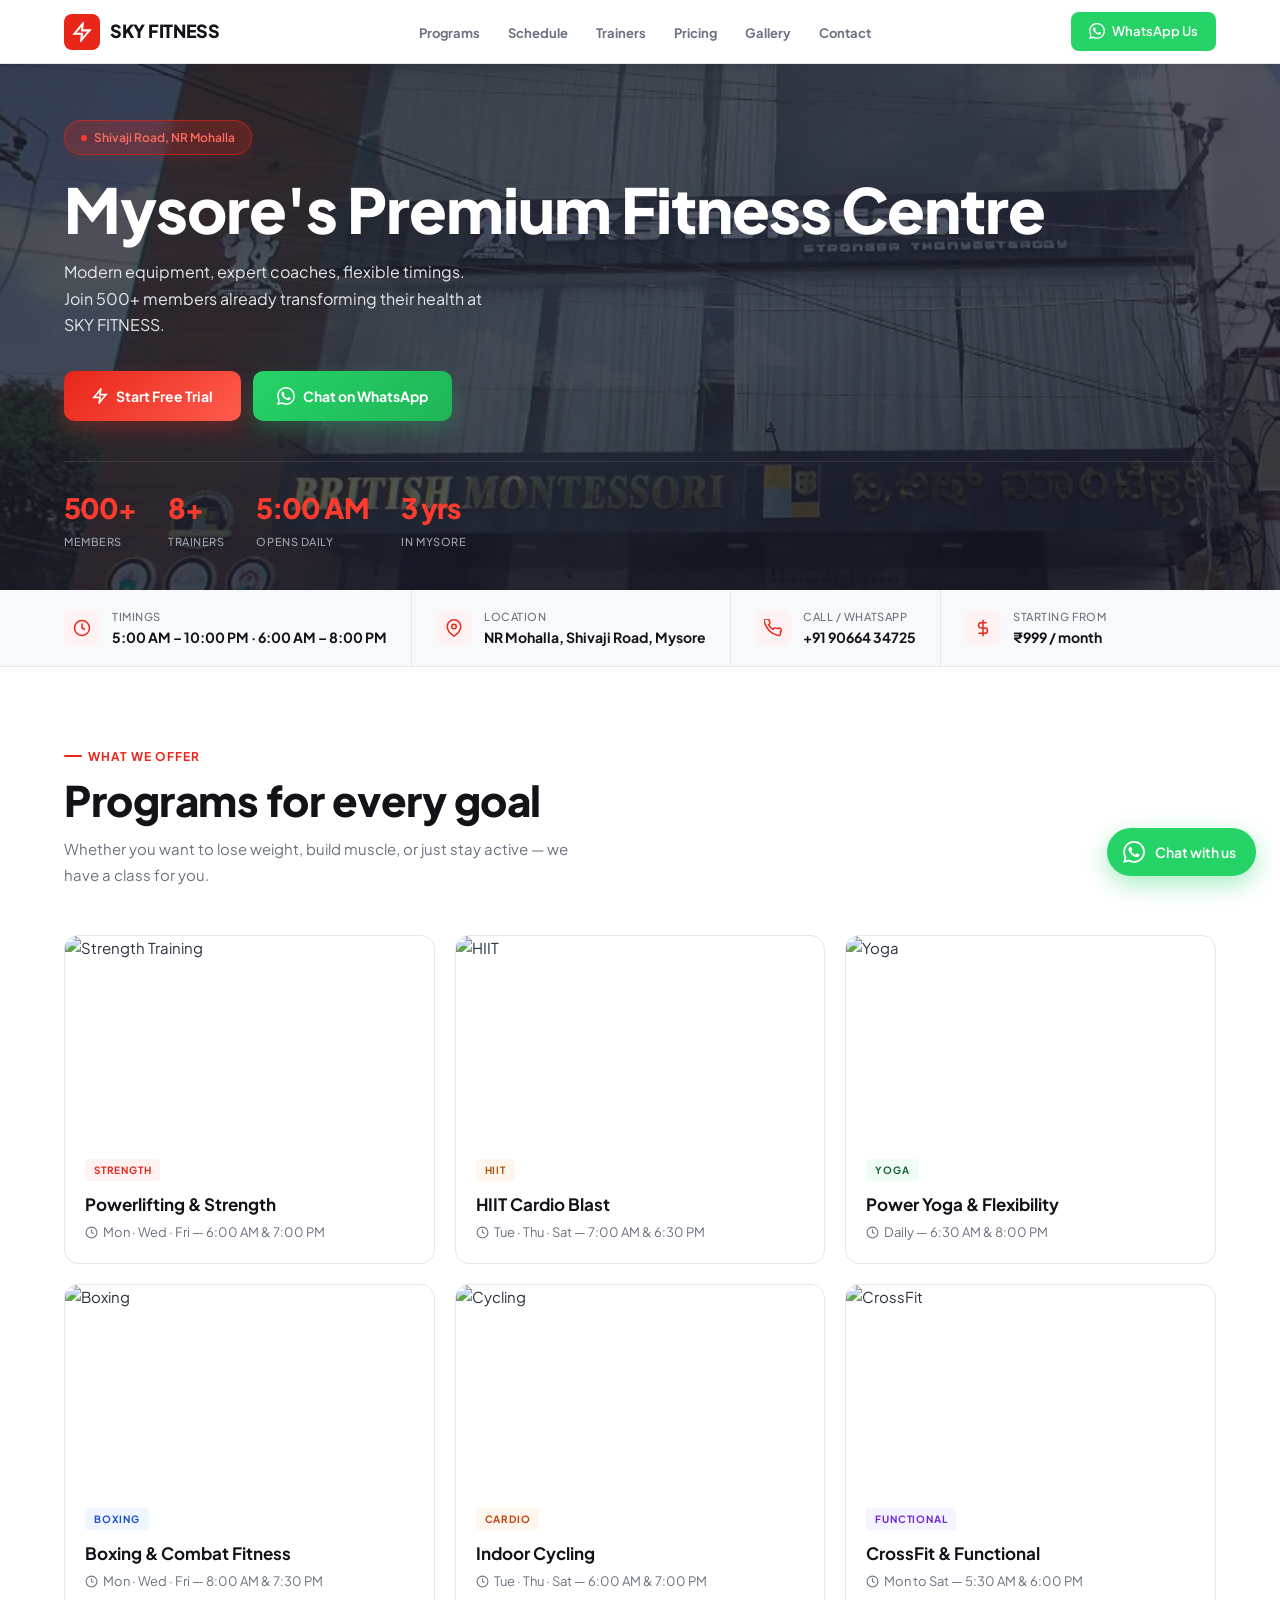
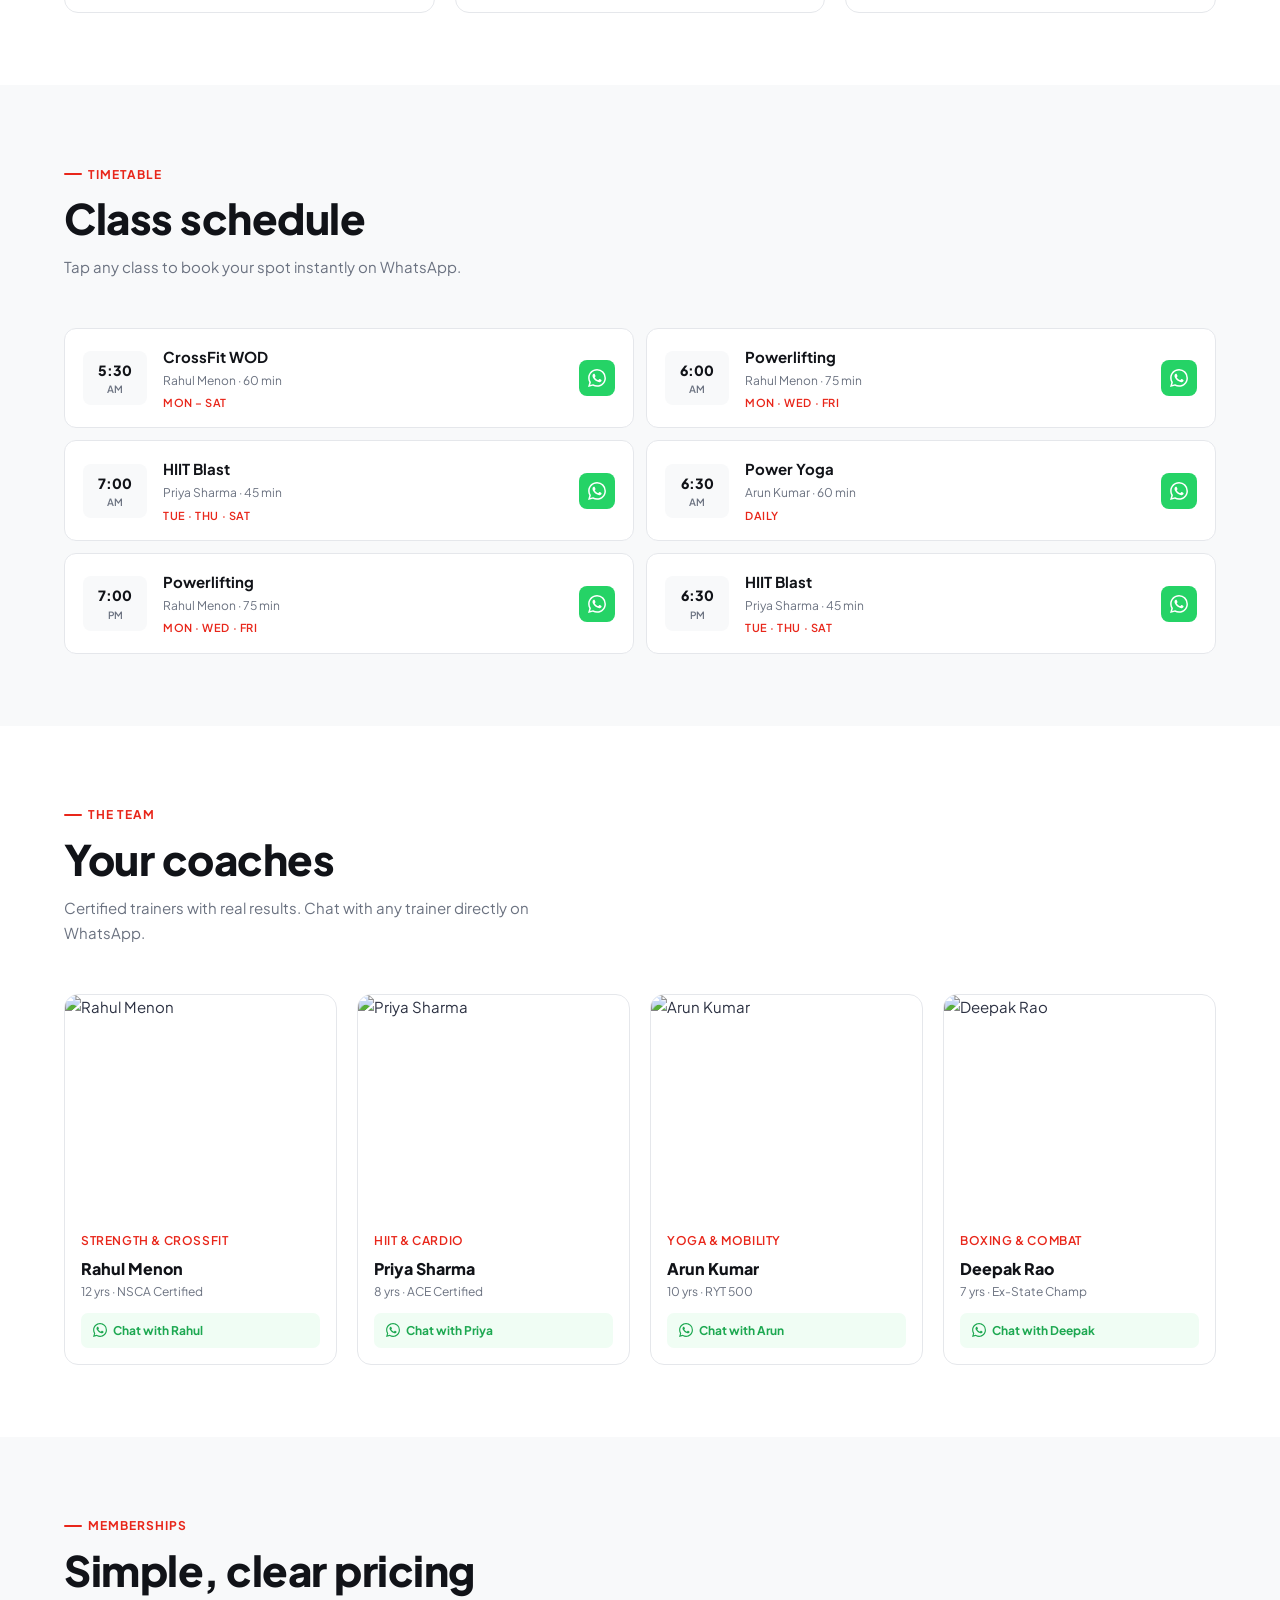
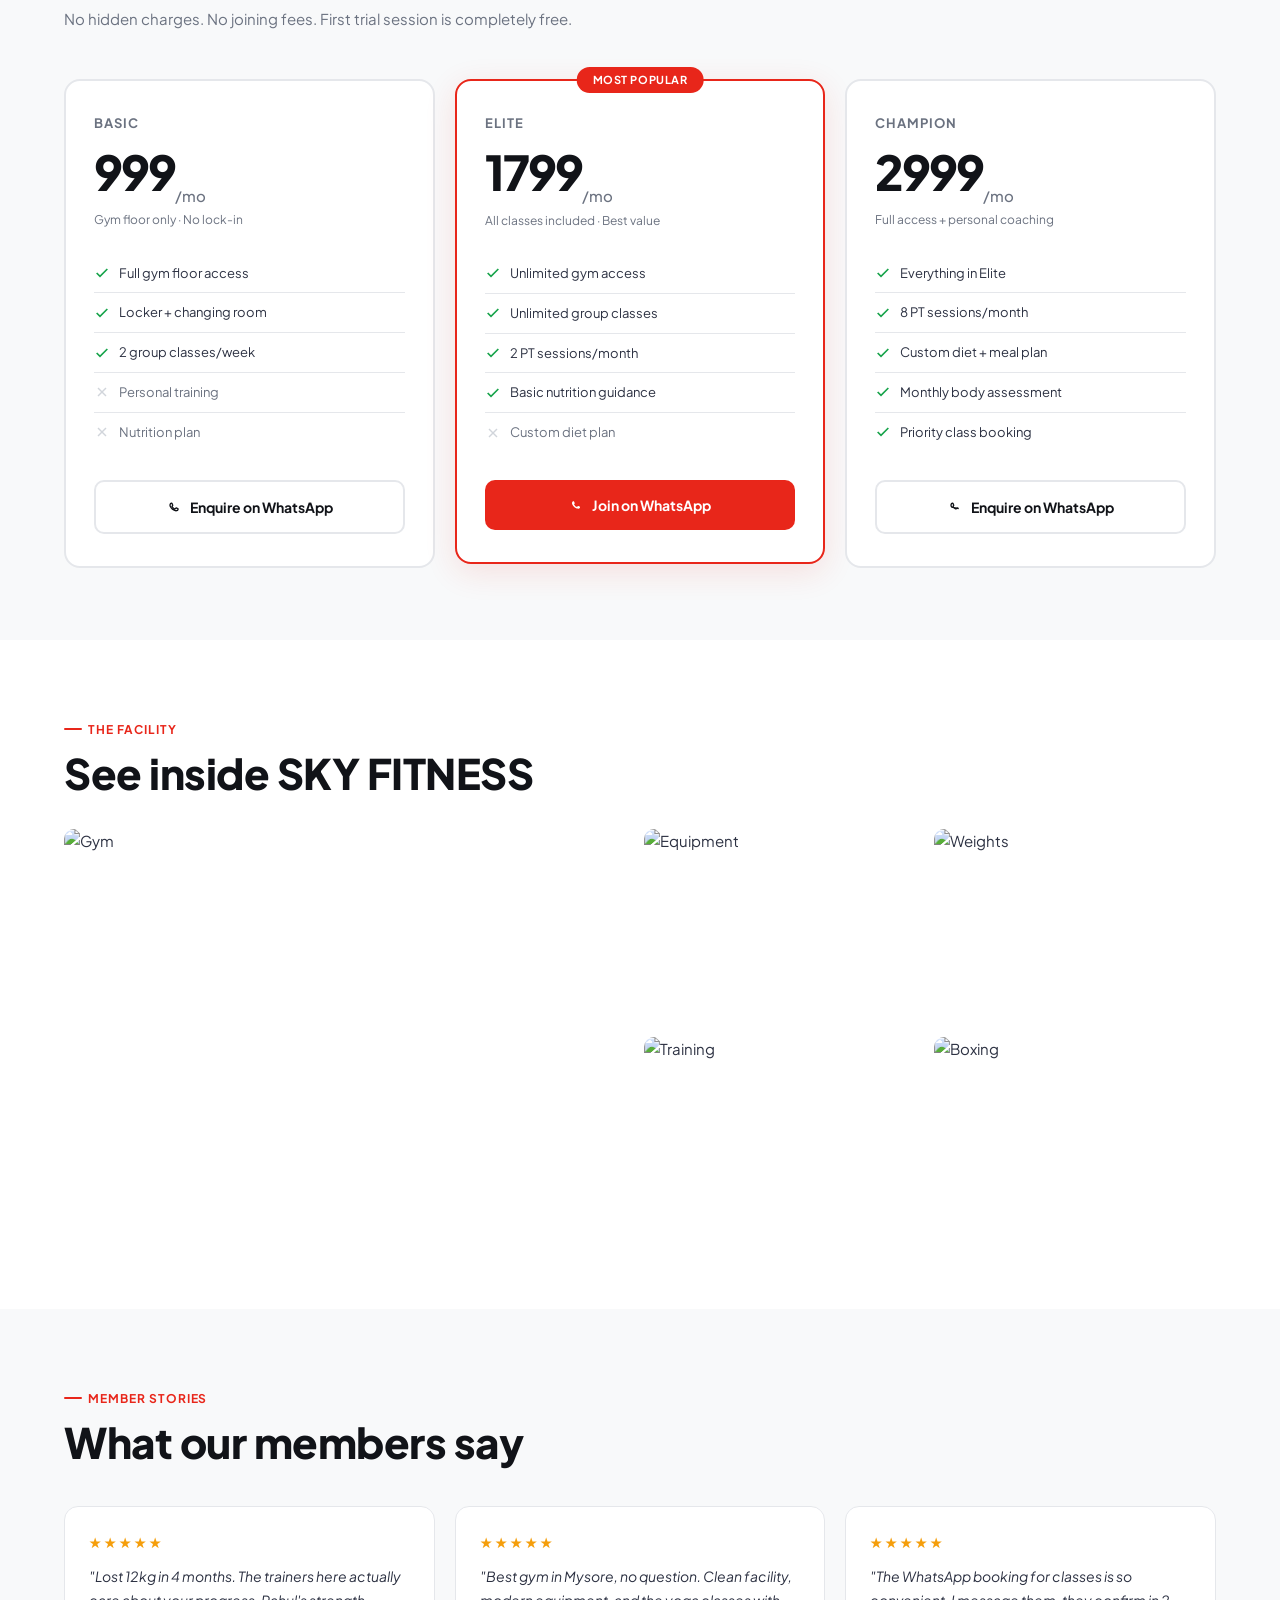
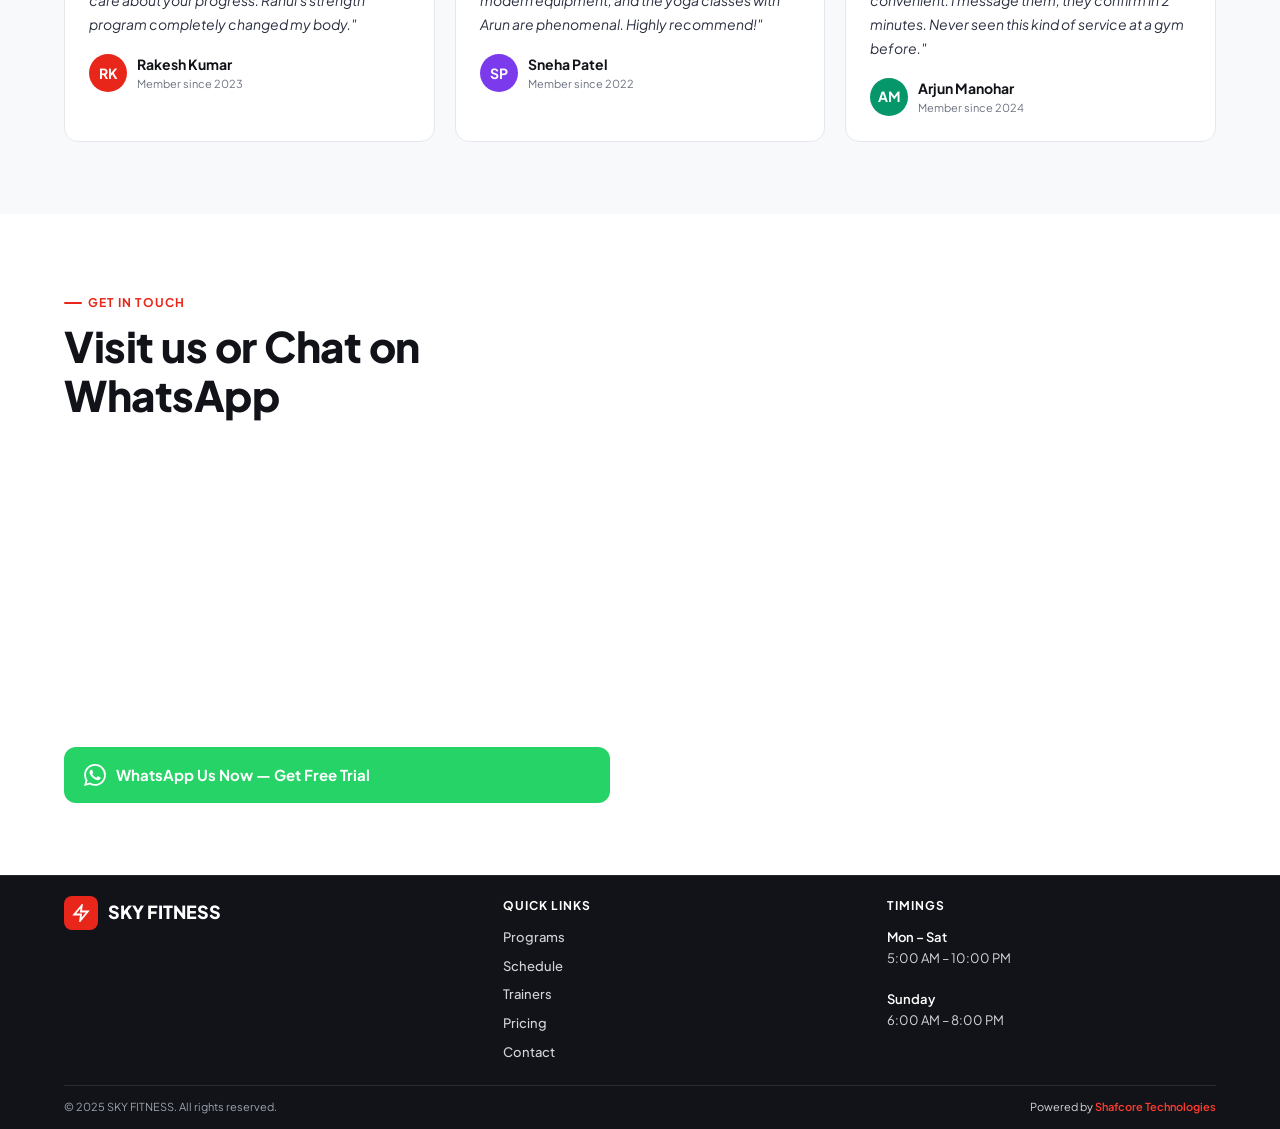
==== commit 41e5bfbb: "Refactor code structure for improved readability and maintainability" ====
--- a/index.html
+++ b/index.html
@@ -58,8 +58,8 @@
 </div>
 
 <!-- HERO -->
-<div class="hero">
-  <div class="hero-bg-pattern"></div>
+<div class="hero" style="background-image: url('data/hero.png');">
+  <div class="hero-bg-overlay"></div>
   <div class="hero-inner">
     <div>
       <div class="hero-badge"><span class="hero-badge-dot"></span><span id="heroBadge">Shivaji Road, NR Mohalla</span></div>
@@ -80,15 +80,6 @@
         <div><div class="hero-stat-num"><span id="trainerCount">8+</span></div><div class="hero-stat-label" id="trainerCountLabel">Trainers</div></div>
         <div><div class="hero-stat-num"><span id="openTime">5:00 AM</span></div><div class="hero-stat-label" id="openTimeLabel">Opens Daily</div></div>
         <div><div class="hero-stat-num"><span id="yearsInBusiness">3 yrs</span></div><div class="hero-stat-label" id="yearsInBusinessLabel">In Mysore</div></div>
-      </div>
-    </div>
-    <div class="hero-img-wrap">
-      <img class="hero-img" src="https://images.unsplash.com/photo-1534438327276-14e5300c3a48?w=700&q=80" alt="SKY FITNESS Gym Mysore">
-      <div class="hero-img-badge">
-        <div class="hero-img-badge-icon">
-          <svg width="18" height="18" viewBox="0 0 24 24" fill="none" stroke="#E8261A" stroke-width="2"><path d="M22 11.08V12a10 10 0 11-5.93-9.14"/><polyline points="22 4 12 14.01 9 11.01"/></svg>
-        </div>
-        <div><strong>Free first session</strong><p>No commitment needed</p></div>
       </div>
     </div>
   </div>
--- a/styles.css
+++ b/styles.css
@@ -211,57 +211,34 @@
 
 /* ── HERO ── */
 .hero {
-  background: linear-gradient(135deg, #0f1117 0%, #1a1f2e 50%, #0f1220 100%);
-  padding: 56px 5vw 0;
+  background-size: cover;
+  background-position: center;
+  background-repeat: no-repeat;
+  background-attachment: scroll;
+  padding: 56px 5vw 40px;
   overflow: hidden;
   position: relative;
   min-height: 520px;
   display: flex;
   align-items: center;
-}
-.hero-bg-pattern {
+  width: 100%;
+}
+.hero-bg-overlay {
   position: absolute;
   inset: 0;
+  background: linear-gradient(135deg, rgba(15, 17, 23, 0.75) 0%, rgba(26, 31, 46, 0.75) 50%, rgba(15, 18, 32, 0.75) 100%);
   pointer-events: none;
-  overflow: hidden;
-}
-.hero-bg-pattern::before {
-  content: "";
-  position: absolute;
-  top: -100px;
-  right: -100px;
-  width: 500px;
-  height: 500px;
-  background: radial-gradient(
-    circle,
-    rgba(232, 38, 26, 0.18) 0%,
-    transparent 70%
-  );
-  border-radius: 50%;
-}
-.hero-bg-pattern::after {
-  content: "";
-  position: absolute;
-  bottom: -60px;
-  left: 10%;
-  width: 300px;
-  height: 300px;
-  background: radial-gradient(
-    circle,
-    rgba(232, 38, 26, 0.08) 0%,
-    transparent 70%
-  );
-  border-radius: 50%;
 }
 .hero-inner {
   display: grid;
-  grid-template-columns: 1fr 1fr;
+  grid-template-columns: 1fr;
   gap: 48px;
   align-items: end;
   max-width: 1200px;
   margin: 0 auto;
   width: 100%;
   position: relative;
+  z-index: 1;
 }
 .hero-badge {
   display: inline-flex;
@@ -388,48 +365,7 @@
   margin-top: 2px;
   font-weight: 500;
 }
-.hero-img-wrap {
-  position: relative;
-  align-self: flex-end;
-}
-.hero-img {
-  width: 100%;
-  max-height: 440px;
-  object-fit: cover;
-  object-position: top;
-  border-radius: 16px 16px 0 0;
-}
-.hero-img-badge {
-  position: absolute;
-  top: 20px;
-  left: -20px;
-  background: white;
-  border-radius: 12px;
-  padding: 10px 14px;
-  display: flex;
-  align-items: center;
-  gap: 10px;
-  box-shadow: 0 8px 24px rgba(0, 0, 0, 0.15);
-}
-.hero-img-badge-icon {
-  width: 36px;
-  height: 36px;
-  background: #fef2f2;
-  border-radius: 8px;
-  display: flex;
-  align-items: center;
-  justify-content: center;
-}
-.hero-img-badge strong {
-  font-size: 14px;
-  font-weight: 700;
-  color: var(--dark);
-  display: block;
-}
-.hero-img-badge p {
-  font-size: 11px;
-  color: var(--muted);
-}
+
 
 /* ── QUICK INFO BAR ── */
 .info-bar {
@@ -1597,7 +1533,19 @@
     display: none;
   }
   .hero {
-    padding: 48px 5vw 48px;
+    padding: 40px 5vw 40px;
+    min-height: 480px;
+    background-size: cover;
+    background-position: center 20%;
+  }
+  .hero-stat-num {
+    font-size: 20px;
+  }
+  .hero-stat-label {
+    font-size: 10px;
+  }
+  .hero-stats {
+    gap: 24px;
   }
   .info-bar-inner {
     flex-wrap: wrap;
@@ -1664,7 +1612,19 @@
   .form-group.full {
     grid-column: span 1;
   }
+  .hero {
+    min-height: 420px;
+    padding: 32px 5vw 32px;
+    background-size: cover;
+    background-position: center 30%;
+  }
+  .hero-stat-num {
+    font-size: 16px;
+  }
+  .hero-stat-label {
+    font-size: 9px;
+  }
   .hero-stats {
-    gap: 20px;
-  }
-}
+    gap: 16px;
+  }
+}
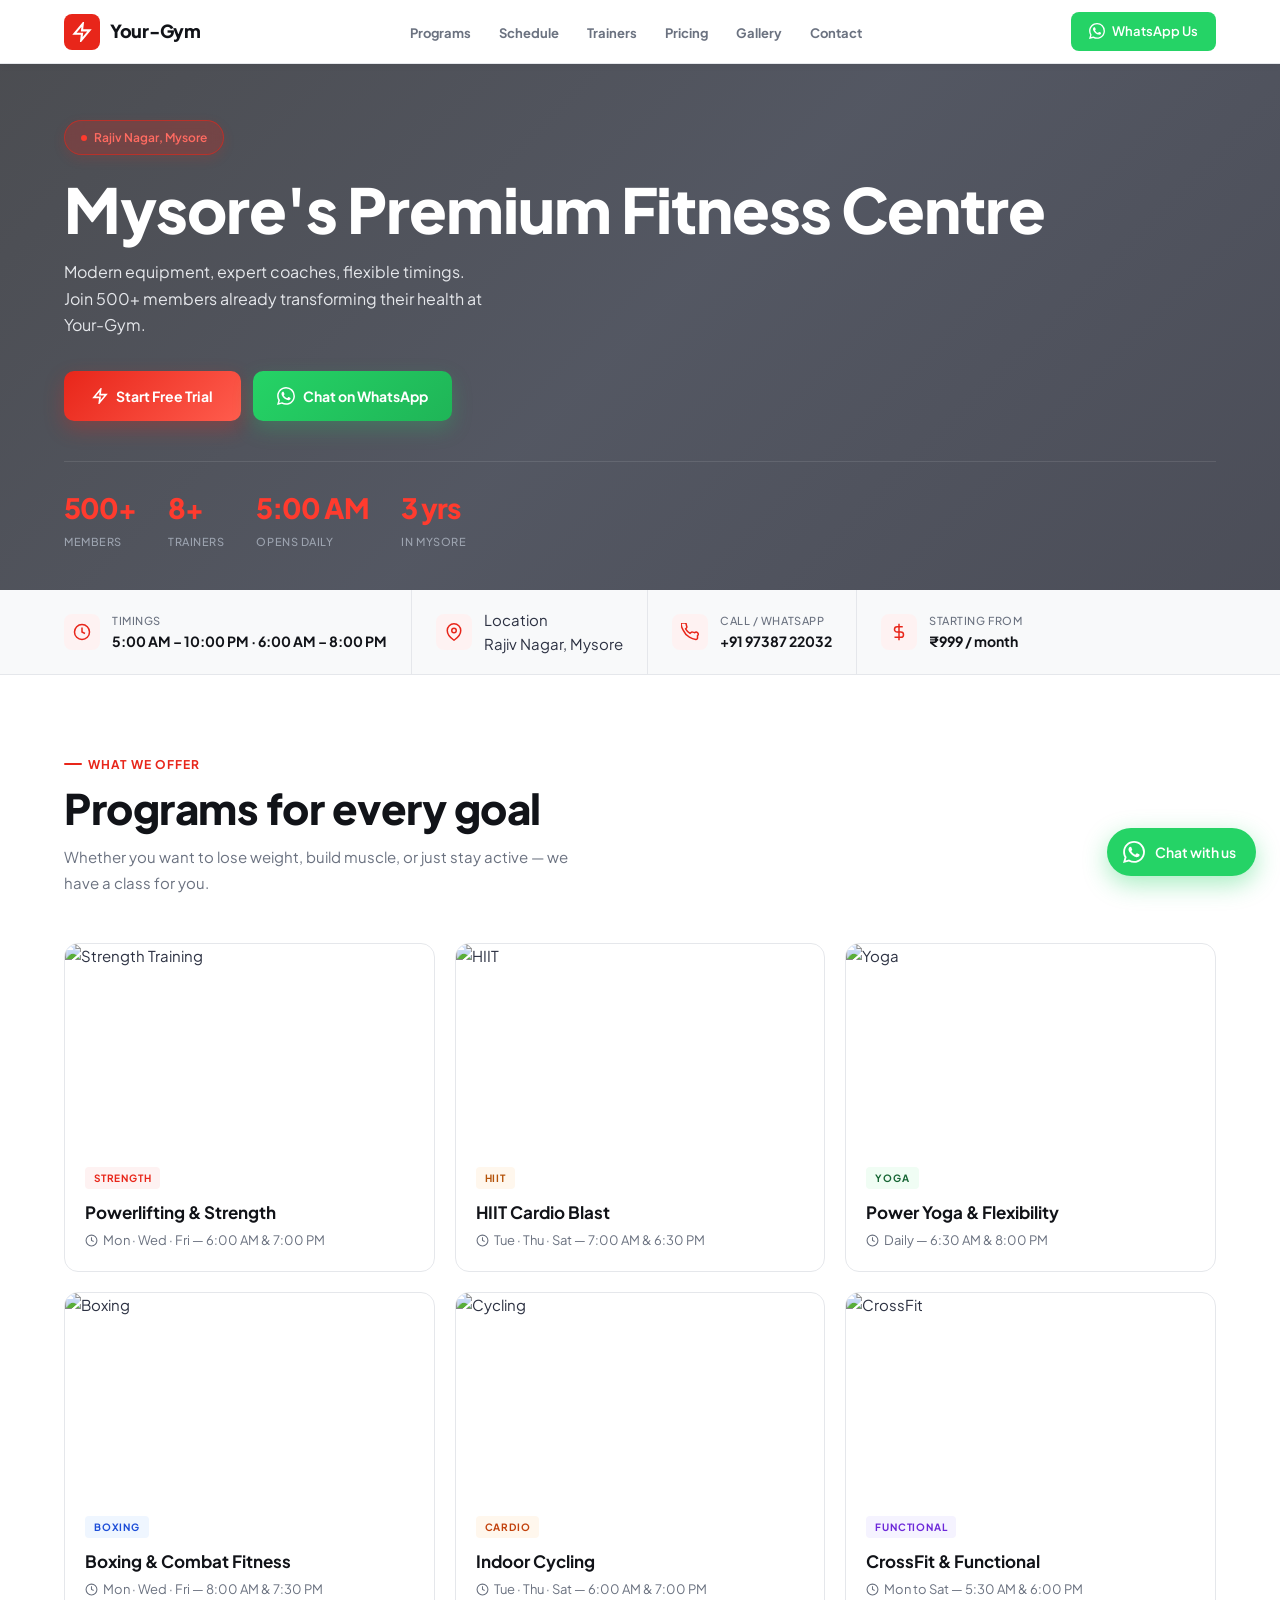
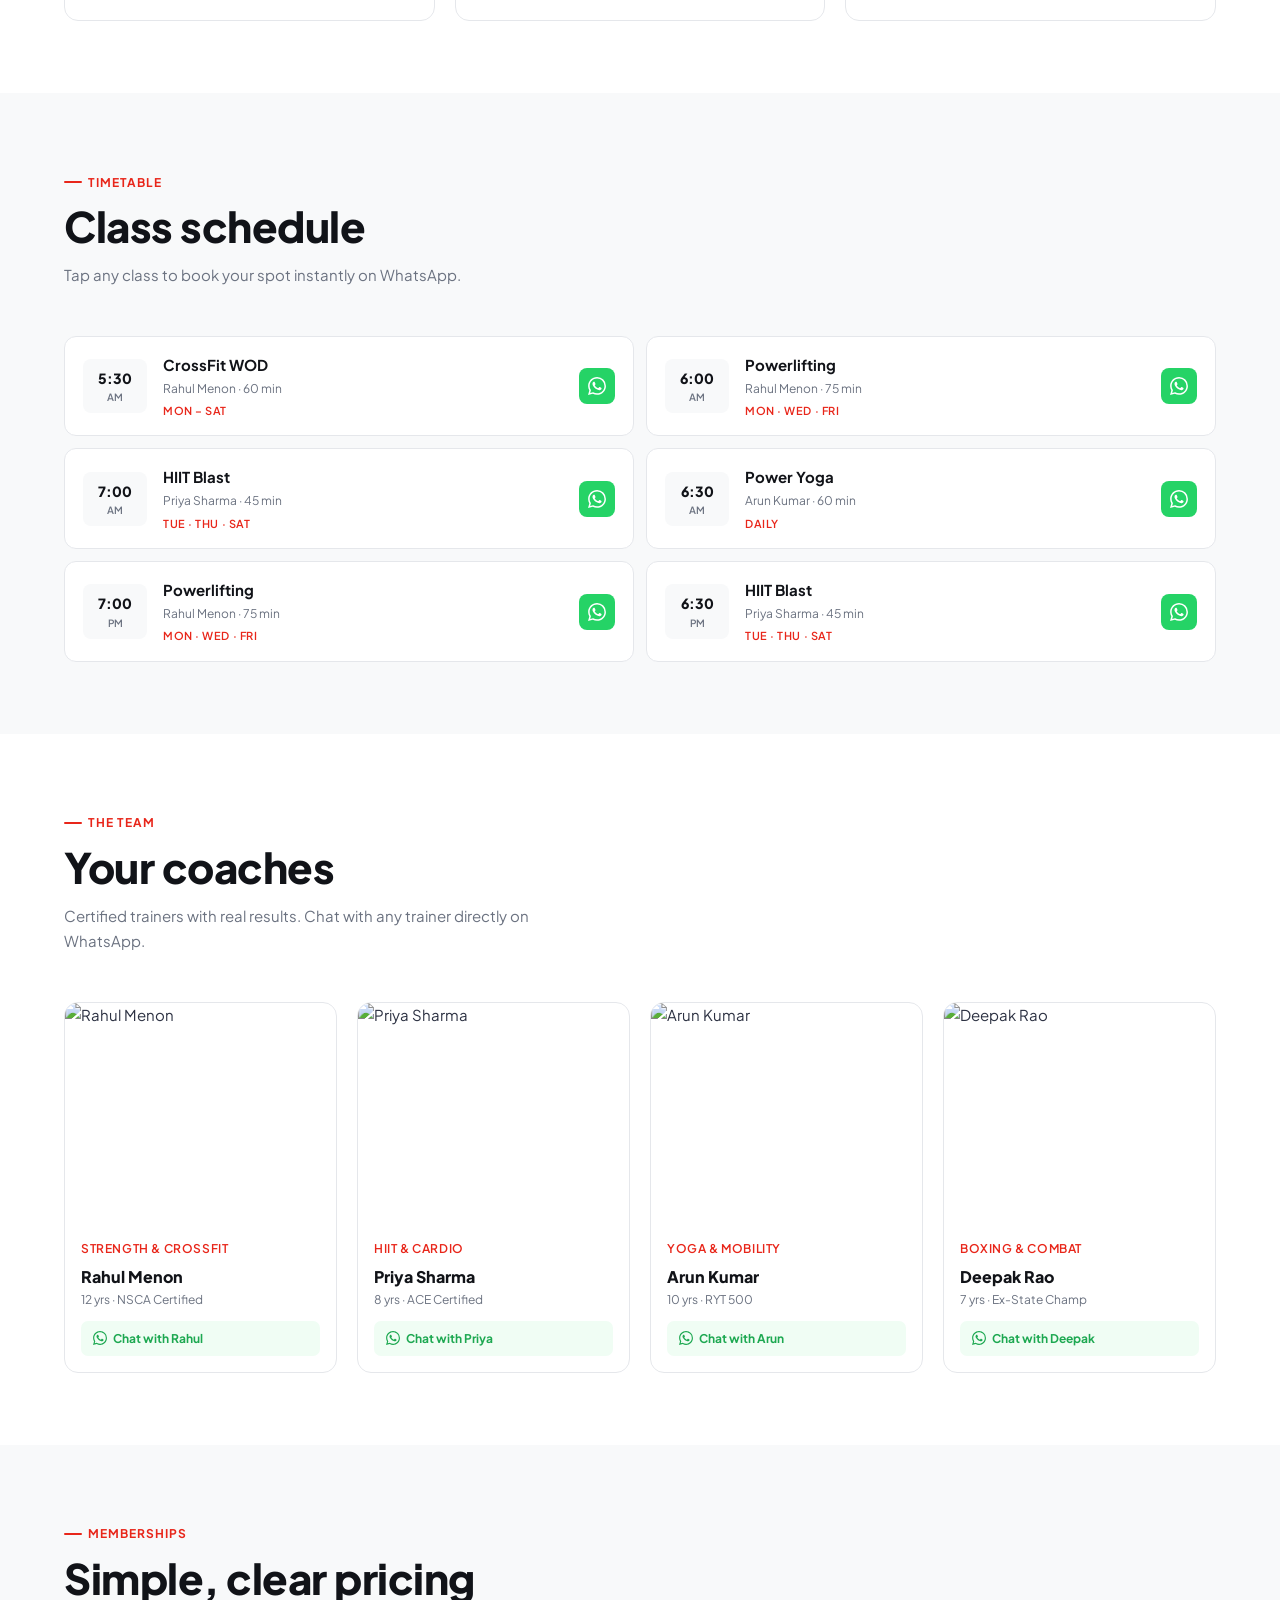
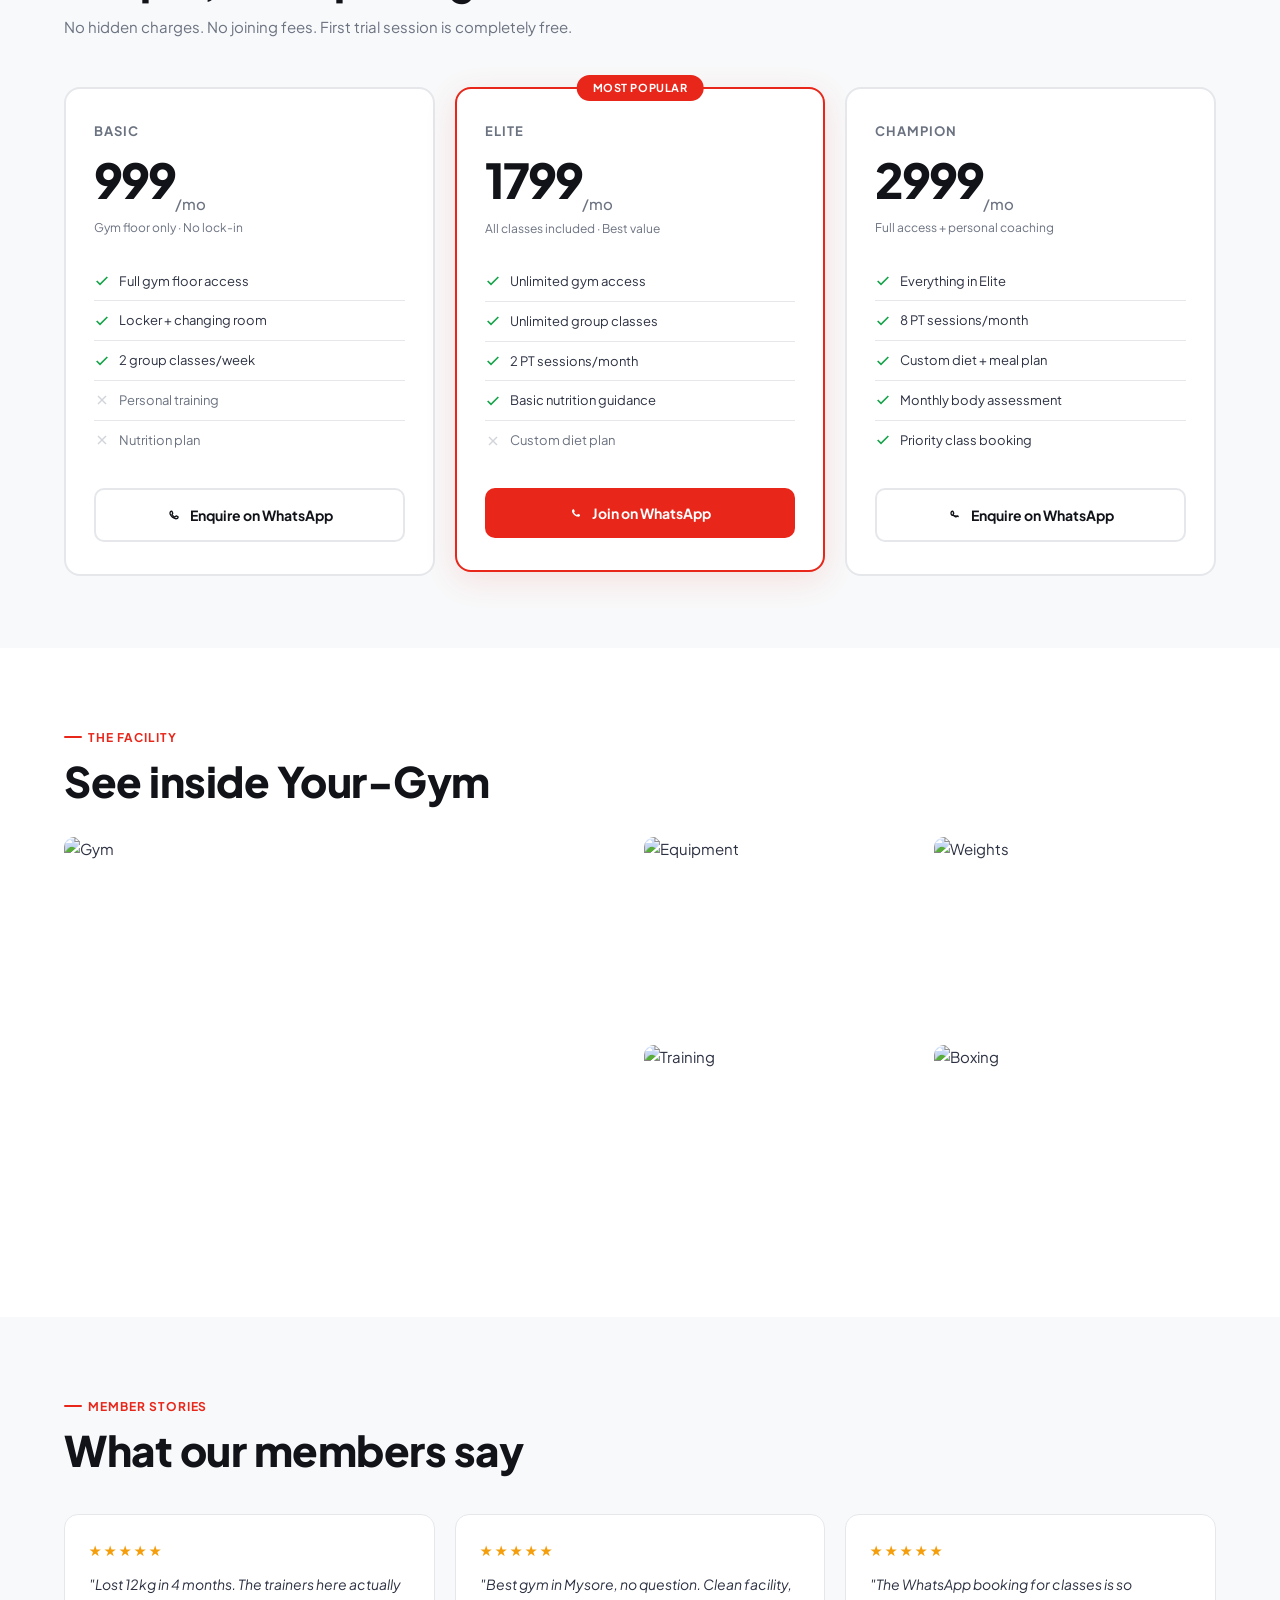
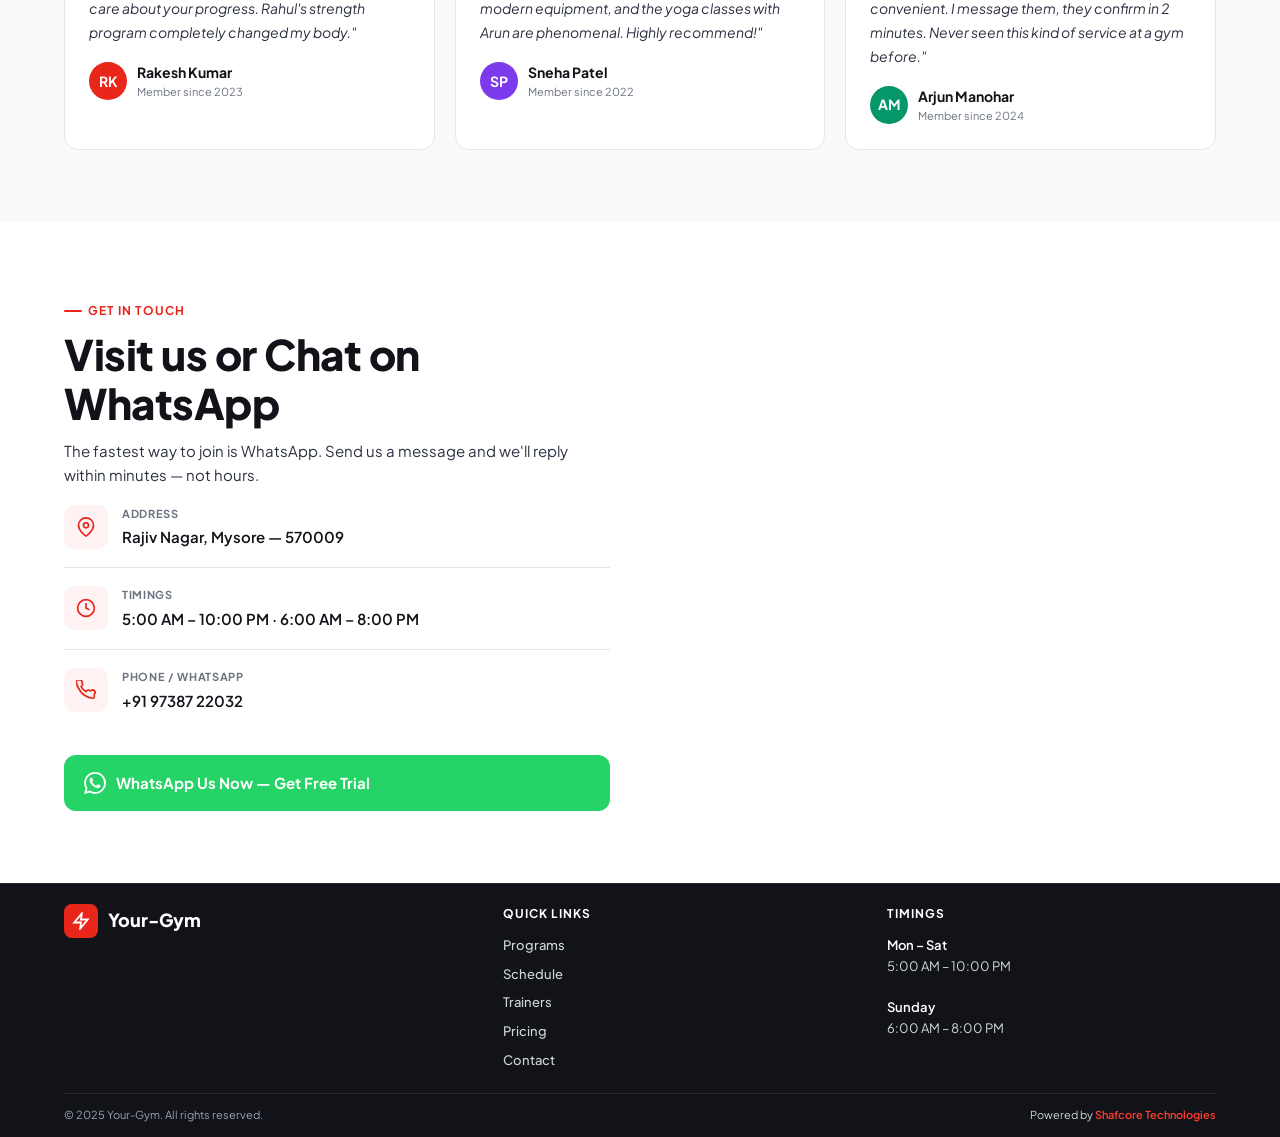
==== commit 8b3e3807: "Refactor code structure for improved readability and maintainability" ====
--- a/index.html
+++ b/index.html
@@ -3,8 +3,8 @@
 <head>
 <meta charset="UTF-8">
 <meta name="viewport" content="width=device-width, initial-scale=1.0">
-<title>SKY FITNESS Gym — NR Mohalla, Mysore's Premium Fitness Centre</title>
-<meta name="description" id="metaDesc" content="Modern equipment, expert coaches, flexible timings. Join 500+ members at SKY FITNESS. Free trial available.">
+<title>Your-Gym — Rajiv Nagar, Mysore's Premium Fitness Centre</title>
+<meta name="description" id="metaDesc" content="Modern equipment, expert coaches, flexible timings. Join 500+ members at Your-Gym. Free trial available.">
 <meta name="theme-color" content="#e8261a">
 <link rel="preconnect" href="https://fonts.googleapis.com">
 <link href="https://fonts.googleapis.com/css2?family=Plus+Jakarta+Sans:wght@400;500;600;700;800&display=swap" rel="stylesheet">
@@ -13,7 +13,7 @@
 <body>
 
 <!-- WHATSAPP FLOAT -->
-  <a id="waFloatLink" class="wa-float" href="https://wa.me/919066434725?text=Hi!%20I%20saw%20your%20website%20and%20want%20to%20know%20more%20about%20memberships." target="_blank" rel="noopener noreferrer">
+  <a id="waFloatLink" class="wa-float" href="https://wa.me/9738722032?text=Hi!%20I%20saw%20your%20website%20and%20want%20to%20know%20more%20about%20memberships." target="_blank" rel="noopener noreferrer">
   <svg class="wa-icon" viewBox="0 0 24 24" fill="white"><path d="M17.472 14.382c-.297-.149-1.758-.867-2.03-.967-.273-.099-.471-.148-.67.15-.197.297-.767.966-.94 1.164-.173.199-.347.223-.644.075-.297-.15-1.255-.463-2.39-1.475-.883-.788-1.48-1.761-1.653-2.059-.173-.297-.018-.458.13-.606.134-.133.298-.347.446-.52.149-.174.198-.298.298-.497.099-.198.05-.371-.025-.52-.075-.149-.669-1.612-.916-2.207-.242-.579-.487-.5-.669-.51-.173-.008-.371-.01-.57-.01-.198 0-.52.074-.792.372-.272.297-1.04 1.016-1.04 2.479 0 1.462 1.065 2.875 1.213 3.074.149.198 2.096 3.2 5.077 4.487.709.306 1.262.489 1.694.625.712.227 1.36.195 1.871.118.571-.085 1.758-.719 2.006-1.413.248-.694.248-1.289.173-1.413-.074-.124-.272-.198-.57-.347m-5.421 7.403h-.004a9.87 9.87 0 01-5.031-1.378l-.361-.214-3.741.982.998-3.648-.235-.374a9.86 9.86 0 01-1.51-5.26c.001-5.45 4.436-9.884 9.888-9.884 2.64 0 5.122 1.03 6.988 2.898a9.825 9.825 0 012.893 6.994c-.003 5.45-4.437 9.884-9.885 9.884m8.413-18.297A11.815 11.815 0 0012.05 0C5.495 0 .16 5.335.157 11.892c0 2.096.547 4.142 1.588 5.945L.057 24l6.305-1.654a11.882 11.882 0 005.683 1.448h.005c6.554 0 11.89-5.335 11.893-11.893a11.821 11.821 0 00-3.48-8.413z"/></svg>
   <span>Chat with us</span>
 </a>
@@ -24,7 +24,7 @@
     <div class="nav-logo-icon">
       <svg viewBox="0 0 24 24" fill="none" stroke="white" stroke-width="2.5"><path d="M13 2L3 14h9l-1 8 10-12h-9l1-8z"/></svg>
     </div>
-    <span class="nav-brand" id="siteName">SKY FITNESS<span>.</span></span>
+    <span class="nav-brand" id="siteName">Your-Gym<span>.</span></span>
   </div>
   <ul class="nav-links">
     <li><a href="#programs">Programs</a></li>
@@ -34,7 +34,7 @@
     <li><a href="#gallery">Gallery</a></li>
     <li><a href="#contact">Contact</a></li>
   </ul>
-  <a class="nav-wa" id="navWALink" href="https://wa.me/919066434725" target="_blank" rel="noopener noreferrer">
+  <a class="nav-wa" id="navWALink" href="https://wa.me/9738722032" target="_blank" rel="noopener noreferrer">
     <svg viewBox="0 0 24 24" fill="white"><path d="M17.472 14.382c-.297-.149-1.758-.867-2.03-.967-.273-.099-.471-.148-.67.15-.197.297-.767.966-.94 1.164-.173.199-.347.223-.644.075-.297-.15-1.255-.463-2.39-1.475-.883-.788-1.48-1.761-1.653-2.059-.173-.297-.018-.458.13-.606.134-.133.298-.347.446-.52.149-.174.198-.298.298-.497.099-.198.05-.371-.025-.52-.075-.149-.669-1.612-.916-2.207-.242-.579-.487-.5-.669-.51-.173-.008-.371-.01-.57-.01-.198 0-.52.074-.792.372-.272.297-1.04 1.016-1.04 2.479 0 1.462 1.065 2.875 1.213 3.074.149.198 2.096 3.2 5.077 4.487.709.306 1.262.489 1.694.625.712.227 1.36.195 1.871.118.571-.085 1.758-.719 2.006-1.413.248-.694.248-1.289.173-1.413-.074-.124-.272-.198-.57-.347m-5.421 7.403h-.004a9.87 9.87 0 01-5.031-1.378l-.361-.214-3.741.982.998-3.648-.235-.374a9.86 9.86 0 01-1.51-5.26c.001-5.45 4.436-9.884 9.888-9.884 2.64 0 5.122 1.03 6.988 2.898a9.825 9.825 0 012.893 6.994c-.003 5.45-4.437 9.884-9.885 9.884m8.413-18.297A11.815 11.815 0 0012.05 0C5.495 0 .16 5.335.157 11.892c0 2.096.547 4.142 1.588 5.945L.057 24l6.305-1.654a11.882 11.882 0 005.683 1.448h.005c6.554 0 11.89-5.335 11.893-11.893a11.821 11.821 0 00-3.48-8.413z"/></svg>
     WhatsApp Us
   </a>
@@ -51,26 +51,26 @@
   <a class="mobile-link" href="#pricing" onclick="toggleMenu()">Pricing</a>
   <a class="mobile-link" href="#gallery" onclick="toggleMenu()">Gallery</a>
   <a class="mobile-link" href="#contact" onclick="toggleMenu()">Contact</a>
-  <a class="mobile-wa" id="mobileWALink" href="https://wa.me/919066434725" target="_blank" rel="noopener noreferrer">
+  <a class="mobile-wa" id="mobileWALink" href="https://wa.me/9738722032" target="_blank" rel="noopener noreferrer">
     <svg viewBox="0 0 24 24" fill="white" width="20" height="20"><path d="M17.472 14.382c-.297-.149-1.758-.867-2.03-.967-.273-.099-.471-.148-.67.15-.197.297-.767.966-.94 1.164-.173.199-.347.223-.644.075-.297-.15-1.255-.463-2.39-1.475-.883-.788-1.48-1.761-1.653-2.059-.173-.297-.018-.458.13-.606.134-.133.298-.347.446-.52.149-.174.198-.298.298-.497.099-.198.05-.371-.025-.52-.075-.149-.669-1.612-.916-2.207-.242-.579-.487-.5-.669-.51-.173-.008-.371-.01-.57-.01-.198 0-.52.074-.792.372-.272.297-1.04 1.016-1.04 2.479 0 1.462 1.065 2.875 1.213 3.074.149.198 2.096 3.2 5.077 4.487.709.306 1.262.489 1.694.625.712.227 1.36.195 1.871.118.571-.085 1.758-.719 2.006-1.413.248-.694.248-1.289.173-1.413-.074-.124-.272-.198-.57-.347m-5.421 7.403h-.004a9.87 9.87 0 01-5.031-1.378l-.361-.214-3.741.982.998-3.648-.235-.374a9.86 9.86 0 01-1.51-5.26c.001-5.45 4.436-9.884 9.888-9.884 2.64 0 5.122 1.03 6.988 2.898a9.825 9.825 0 012.893 6.994c-.003 5.45-4.437 9.884-9.885 9.884m8.413-18.297A11.815 11.815 0 0012.05 0C5.495 0 .16 5.335.157 11.892c0 2.096.547 4.142 1.588 5.945L.057 24l6.305-1.654a11.882 11.882 0 005.683 1.448h.005c6.554 0 11.89-5.335 11.893-11.893a11.821 11.821 0 00-3.48-8.413z"/></svg>
     WhatsApp Us Now
   </a>
 </div>
 
 <!-- HERO -->
-<div class="hero" style="background-image: url('data/hero.png');">
+<div class="hero" style="background-image: url('https://images.unsplash.com/photo-1534438327276-14e5300c3a48?w=1200&q=80');">
   <div class="hero-bg-overlay"></div>
   <div class="hero-inner">
     <div>
-      <div class="hero-badge"><span class="hero-badge-dot"></span><span id="heroBadge">Shivaji Road, NR Mohalla</span></div>
+      <div class="hero-badge"><span class="hero-badge-dot"></span><span id="heroBadge">Rajiv Nagar, Mysore</span></div>
       <h1 id="heroTitle">Mysore's Premium Fitness Centre</h1>
-      <p class="hero-sub" id="heroSub">Modern equipment, expert coaches, flexible timings. Join 500+ members already transforming their health at SKY FITNESS.</p>
+      <p class="hero-sub" id="heroSub">Modern equipment, expert coaches, flexible timings. Join 500+ members already transforming their health at Your-Gym.</p>
       <div class="hero-actions">
         <a href="#contact" class="btn-red">
           <svg width="16" height="16" viewBox="0 0 24 24" fill="none" stroke="white" stroke-width="2.5"><path d="M13 2L3 14h9l-1 8 10-12h-9l1-8z"/></svg>
           <span id="heroCtaLabel">Start Free Trial</span>
         </a>
-        <a id="heroWALink" href="https://wa.me/919066434725?text=Hi!%20I%20want%20to%20know%20more%20about%20membership%20at%20SKY%20FITNESS." target="_blank" rel="noopener noreferrer" class="btn-wa-hero">
+        <a id="heroWALink" href="https://wa.me/9738722032?text=Hi!%20I%20want%20to%20know%20more%20about%20membership%20at%20Your-Gym." target="_blank" rel="noopener noreferrer" class="btn-wa-hero">
           <svg viewBox="0 0 24 24" fill="white"><path d="M17.472 14.382c-.297-.149-1.758-.867-2.03-.967-.273-.099-.471-.148-.67.15-.197.297-.767.966-.94 1.164-.173.199-.347.223-.644.075-.297-.15-1.255-.463-2.39-1.475-.883-.788-1.48-1.761-1.653-2.059-.173-.297-.018-.458.13-.606.134-.133.298-.347.446-.52.149-.174.198-.298.298-.497.099-.198.05-.371-.025-.52-.075-.149-.669-1.612-.916-2.207-.242-.579-.487-.5-.669-.51-.173-.008-.371-.01-.57-.01-.198 0-.52.074-.792.372-.272.297-1.04 1.016-1.04 2.479 0 1.462 1.065 2.875 1.213 3.074.149.198 2.096 3.2 5.077 4.487.709.306 1.262.489 1.694.625.712.227 1.36.195 1.871.118.571-.085 1.758-.719 2.006-1.413.248-.694.248-1.289.173-1.413-.074-.124-.272-.198-.57-.347m-5.421 7.403h-.004a9.87 9.87 0 01-5.031-1.378l-.361-.214-3.741.982.998-3.648-.235-.374a9.86 9.86 0 01-1.51-5.26c.001-5.45 4.436-9.884 9.888-9.884 2.64 0 5.122 1.03 6.988 2.898a9.825 9.825 0 012.893 6.994c-.003 5.45-4.437 9.884-9.885 9.884m8.413-18.297A11.815 11.815 0 0012.05 0C5.495 0 .16 5.335.157 11.892c0 2.096.547 4.142 1.588 5.945L.057 24l6.305-1.654a11.882 11.882 0 005.683 1.448h.005c6.554 0 11.89-5.335 11.893-11.893a11.821 11.821 0 00-3.48-8.413z"/></svg>
           Chat on WhatsApp
         </a>
@@ -94,7 +94,7 @@
     </div>
     <div class="info-item">
       <div class="info-icon"><svg viewBox="0 0 24 24" fill="none" stroke="currentColor" stroke-width="2"><path d="M21 10c0 7-9 13-9 13s-9-6-9-13a9 9 0 0118 0z"/><circle cx="12" cy="10" r="3"/></svg></div>
-      <div><div class="info-label">Location</div><div class="info-val" id="contactLocation">NR Mohalla, Shivaji Road, Mysore</div></div>
+      <div><div class=\"info-label\">Location</div><div class=\"info-val\" id=\"contactLocation\">Rajiv Nagar, Mysore</div></div>
     </div>
     <div class="info-item">
       <div class="info-icon"><svg viewBox="0 0 24 24" fill="none" stroke="currentColor" stroke-width="2"><path d="M22 16.92v3a2 2 0 01-2.18 2 19.79 19.79 0 01-8.63-3.07A19.5 19.5 0 013.07 9.81a19.79 19.79 0 01-3.07-8.68A2 2 0 012 0h3a2 2 0 012 1.72c.127.96.361 1.903.7 2.81a2 2 0 01-.45 2.11L6.09 7.91a16 16 0 006 6l1.27-1.27a2 2 0 012.11-.45c.907.339 1.85.573 2.81.7A2 2 0 0122 16.92z"/></svg></div>
@@ -173,12 +173,12 @@
     <h2 class="section-title fade" id="sec-sched-title">Class schedule</h2>
     <p class="section-sub fade" id="sec-sched-sub">Tap any class to book your spot instantly on WhatsApp.</p>
     <div class="schedule-cards">
-      <div class="schedule-card fade"><div class="schedule-time-block"><div class="schedule-time">5:30</div><div class="schedule-period">AM</div></div><div class="schedule-info"><div class="schedule-class">CrossFit WOD</div><div class="schedule-trainer">Rahul Menon · 60 min</div><div class="schedule-days">Mon – Sat</div></div><a class="schedule-wa" href="https://wa.me/919066434725?text=Hi!%20I%20want%20to%20book%20CrossFit%205:30AM" target="_blank" rel="noopener noreferrer"><svg viewBox="0 0 24 24" fill="white"><path d="M17.472 14.382c-.297-.149-1.758-.867-2.03-.967-.273-.099-.471-.148-.67.15-.197.297-.767.966-.94 1.164-.173.199-.347.223-.644.075-.297-.15-1.255-.463-2.39-1.475-.883-.788-1.48-1.761-1.653-2.059-.173-.297-.018-.458.13-.606.134-.133.298-.347.446-.52.149-.174.198-.298.298-.497.099-.198.05-.371-.025-.52-.075-.149-.669-1.612-.916-2.207-.242-.579-.487-.5-.669-.51-.173-.008-.371-.01-.57-.01-.198 0-.52.074-.792.372-.272.297-1.04 1.016-1.04 2.479 0 1.462 1.065 2.875 1.213 3.074.149.198 2.096 3.2 5.077 4.487.709.306 1.262.489 1.694.625.712.227 1.36.195 1.871.118.571-.085 1.758-.719 2.006-1.413.248-.694.248-1.289.173-1.413-.074-.124-.272-.198-.57-.347m-5.421 7.403h-.004a9.87 9.87 0 01-5.031-1.378l-.361-.214-3.741.982.998-3.648-.235-.374a9.86 9.86 0 01-1.51-5.26c.001-5.45 4.436-9.884 9.888-9.884 2.64 0 5.122 1.03 6.988 2.898a9.825 9.825 0 012.893 6.994c-.003 5.45-4.437 9.884-9.885 9.884m8.413-18.297A11.815 11.815 0 0012.05 0C5.495 0 .16 5.335.157 11.892c0 2.096.547 4.142 1.588 5.945L.057 24l6.305-1.654a11.882 11.882 0 005.683 1.448h.005c6.554 0 11.89-5.335 11.893-11.893a11.821 11.821 0 00-3.48-8.413z"/></svg></a></div>
-      <div class="schedule-card fade"><div class="schedule-time-block"><div class="schedule-time">6:00</div><div class="schedule-period">AM</div></div><div class="schedule-info"><div class="schedule-class">Powerlifting</div><div class="schedule-trainer">Rahul Menon · 75 min</div><div class="schedule-days">Mon · Wed · Fri</div></div><a class="schedule-wa" href="https://wa.me/919066434725?text=Hi!%20I%20want%20to%20book%20Powerlifting%206AM" target="_blank"><svg viewBox="0 0 24 24" fill="white"><path d="M17.472 14.382c-.297-.149-1.758-.867-2.03-.967-.273-.099-.471-.148-.67.15-.197.297-.767.966-.94 1.164-.173.199-.347.223-.644.075-.297-.15-1.255-.463-2.39-1.475-.883-.788-1.48-1.761-1.653-2.059-.173-.297-.018-.458.13-.606.134-.133.298-.347.446-.52.149-.174.198-.298.298-.497.099-.198.05-.371-.025-.52-.075-.149-.669-1.612-.916-2.207-.242-.579-.487-.5-.669-.51-.173-.008-.371-.01-.57-.01-.198 0-.52.074-.792.372-.272.297-1.04 1.016-1.04 2.479 0 1.462 1.065 2.875 1.213 3.074.149.198 2.096 3.2 5.077 4.487.709.306 1.262.489 1.694.625.712.227 1.36.195 1.871.118.571-.085 1.758-.719 2.006-1.413.248-.694.248-1.289.173-1.413-.074-.124-.272-.198-.57-.347m-5.421 7.403h-.004a9.87 9.87 0 01-5.031-1.378l-.361-.214-3.741.982.998-3.648-.235-.374a9.86 9.86 0 01-1.51-5.26c.001-5.45 4.436-9.884 9.888-9.884 2.64 0 5.122 1.03 6.988 2.898a9.825 9.825 0 012.893 6.994c-.003 5.45-4.437 9.884-9.885 9.884m8.413-18.297A11.815 11.815 0 0012.05 0C5.495 0 .16 5.335.157 11.892c0 2.096.547 4.142 1.588 5.945L.057 24l6.305-1.654a11.882 11.882 0 005.683 1.448h.005c6.554 0 11.89-5.335 11.893-11.893a11.821 11.821 0 00-3.48-8.413z"/></svg></a></div>
-      <div class="schedule-card fade"><div class="schedule-time-block"><div class="schedule-time">7:00</div><div class="schedule-period">AM</div></div><div class="schedule-info"><div class="schedule-class">HIIT Blast</div><div class="schedule-trainer">Priya Sharma · 45 min</div><div class="schedule-days">Tue · Thu · Sat</div></div><a class="schedule-wa" href="https://wa.me/919066434725?text=Hi!%20I%20want%20to%20book%20HIIT%207AM" target="_blank"><svg viewBox="0 0 24 24" fill="white"><path d="M17.472 14.382c-.297-.149-1.758-.867-2.03-.967-.273-.099-.471-.148-.67.15-.197.297-.767.966-.94 1.164-.173.199-.347.223-.644.075-.297-.15-1.255-.463-2.39-1.475-.883-.788-1.48-1.761-1.653-2.059-.173-.297-.018-.458.13-.606.134-.133.298-.347.446-.52.149-.174.198-.298.298-.497.099-.198.05-.371-.025-.52-.075-.149-.669-1.612-.916-2.207-.242-.579-.487-.5-.669-.51-.173-.008-.371-.01-.57-.01-.198 0-.52.074-.792.372-.272.297-1.04 1.016-1.04 2.479 0 1.462 1.065 2.875 1.213 3.074.149.198 2.096 3.2 5.077 4.487.709.306 1.262.489 1.694.625.712.227 1.36.195 1.871.118.571-.085 1.758-.719 2.006-1.413.248-.694.248-1.289.173-1.413-.074-.124-.272-.198-.57-.347m-5.421 7.403h-.004a9.87 9.87 0 01-5.031-1.378l-.361-.214-3.741.982.998-3.648-.235-.374a9.86 9.86 0 01-1.51-5.26c.001-5.45 4.436-9.884 9.888-9.884 2.64 0 5.122 1.03 6.988 2.898a9.825 9.825 0 012.893 6.994c-.003 5.45-4.437 9.884-9.885 9.884m8.413-18.297A11.815 11.815 0 0012.05 0C5.495 0 .16 5.335.157 11.892c0 2.096.547 4.142 1.588 5.945L.057 24l6.305-1.654a11.882 11.882 0 005.683 1.448h.005c6.554 0 11.89-5.335 11.893-11.893a11.821 11.821 0 00-3.48-8.413z"/></svg></a></div>
-      <div class="schedule-card fade"><div class="schedule-time-block"><div class="schedule-time">6:30</div><div class="schedule-period">AM</div></div><div class="schedule-info"><div class="schedule-class">Power Yoga</div><div class="schedule-trainer">Arun Kumar · 60 min</div><div class="schedule-days">Daily</div></div><a class="schedule-wa" href="https://wa.me/919066434725?text=Hi!%20I%20want%20to%20book%20Yoga%206:30AM" target="_blank"><svg viewBox="0 0 24 24" fill="white"><path d="M17.472 14.382c-.297-.149-1.758-.867-2.03-.967-.273-.099-.471-.148-.67.15-.197.297-.767.966-.94 1.164-.173.199-.347.223-.644.075-.297-.15-1.255-.463-2.39-1.475-.883-.788-1.48-1.761-1.653-2.059-.173-.297-.018-.458.13-.606.134-.133.298-.347.446-.52.149-.174.198-.298.298-.497.099-.198.05-.371-.025-.52-.075-.149-.669-1.612-.916-2.207-.242-.579-.487-.5-.669-.51-.173-.008-.371-.01-.57-.01-.198 0-.52.074-.792.372-.272.297-1.04 1.016-1.04 2.479 0 1.462 1.065 2.875 1.213 3.074.149.198 2.096 3.2 5.077 4.487.709.306 1.262.489 1.694.625.712.227 1.36.195 1.871.118.571-.085 1.758-.719 2.006-1.413.248-.694.248-1.289.173-1.413-.074-.124-.272-.198-.57-.347m-5.421 7.403h-.004a9.87 9.87 0 01-5.031-1.378l-.361-.214-3.741.982.998-3.648-.235-.374a9.86 9.86 0 01-1.51-5.26c.001-5.45 4.436-9.884 9.888-9.884 2.64 0 5.122 1.03 6.988 2.898a9.825 9.825 0 012.893 6.994c-.003 5.45-4.437 9.884-9.885 9.884m8.413-18.297A11.815 11.815 0 0012.05 0C5.495 0 .16 5.335.157 11.892c0 2.096.547 4.142 1.588 5.945L.057 24l6.305-1.654a11.882 11.882 0 005.683 1.448h.005c6.554 0 11.89-5.335 11.893-11.893a11.821 11.821 0 00-3.48-8.413z"/></svg></a></div>
-      <div class="schedule-card fade"><div class="schedule-time-block"><div class="schedule-time">7:00</div><div class="schedule-period">PM</div></div><div class="schedule-info"><div class="schedule-class">Powerlifting</div><div class="schedule-trainer">Rahul Menon · 75 min</div><div class="schedule-days">Mon · Wed · Fri</div></div><a class="schedule-wa" href="https://wa.me/919066434725?text=Hi!%20I%20want%20to%20book%20Powerlifting%207PM" target="_blank"><svg viewBox="0 0 24 24" fill="white"><path d="M17.472 14.382c-.297-.149-1.758-.867-2.03-.967-.273-.099-.471-.148-.67.15-.197.297-.767.966-.94 1.164-.173.199-.347.223-.644.075-.297-.15-1.255-.463-2.39-1.475-.883-.788-1.48-1.761-1.653-2.059-.173-.297-.018-.458.13-.606.134-.133.298-.347.446-.52.149-.174.198-.298.298-.497.099-.198.05-.371-.025-.52-.075-.149-.669-1.612-.916-2.207-.242-.579-.487-.5-.669-.51-.173-.008-.371-.01-.57-.01-.198 0-.52.074-.792.372-.272.297-1.04 1.016-1.04 2.479 0 1.462 1.065 2.875 1.213 3.074.149.198 2.096 3.2 5.077 4.487.709.306 1.262.489 1.694.625.712.227 1.36.195 1.871.118.571-.085 1.758-.719 2.006-1.413.248-.694.248-1.289.173-1.413-.074-.124-.272-.198-.57-.347m-5.421 7.403h-.004a9.87 9.87 0 01-5.031-1.378l-.361-.214-3.741.982.998-3.648-.235-.374a9.86 9.86 0 01-1.51-5.26c.001-5.45 4.436-9.884 9.888-9.884 2.64 0 5.122 1.03 6.988 2.898a9.825 9.825 0 012.893 6.994c-.003 5.45-4.437 9.884-9.885 9.884m8.413-18.297A11.815 11.815 0 0012.05 0C5.495 0 .16 5.335.157 11.892c0 2.096.547 4.142 1.588 5.945L.057 24l6.305-1.654a11.882 11.882 0 005.683 1.448h.005c6.554 0 11.89-5.335 11.893-11.893a11.821 11.821 0 00-3.48-8.413z"/></svg></a></div>
-      <div class="schedule-card fade"><div class="schedule-time-block"><div class="schedule-time">6:30</div><div class="schedule-period">PM</div></div><div class="schedule-info"><div class="schedule-class">HIIT Blast</div><div class="schedule-trainer">Priya Sharma · 45 min</div><div class="schedule-days">Tue · Thu · Sat</div></div><a class="schedule-wa" href="https://wa.me/919066434725?text=Hi!%20I%20want%20to%20book%20HIIT%206:30PM" target="_blank"><svg viewBox="0 0 24 24" fill="white"><path d="M17.472 14.382c-.297-.149-1.758-.867-2.03-.967-.273-.099-.471-.148-.67.15-.197.297-.767.966-.94 1.164-.173.199-.347.223-.644.075-.297-.15-1.255-.463-2.39-1.475-.883-.788-1.48-1.761-1.653-2.059-.173-.297-.018-.458.13-.606.134-.133.298-.347.446-.52.149-.174.198-.298.298-.497.099-.198.05-.371-.025-.52-.075-.149-.669-1.612-.916-2.207-.242-.579-.487-.5-.669-.51-.173-.008-.371-.01-.57-.01-.198 0-.52.074-.792.372-.272.297-1.04 1.016-1.04 2.479 0 1.462 1.065 2.875 1.213 3.074.149.198 2.096 3.2 5.077 4.487.709.306 1.262.489 1.694.625.712.227 1.36.195 1.871.118.571-.085 1.758-.719 2.006-1.413.248-.694.248-1.289.173-1.413-.074-.124-.272-.198-.57-.347m-5.421 7.403h-.004a9.87 9.87 0 01-5.031-1.378l-.361-.214-3.741.982.998-3.648-.235-.374a9.86 9.86 0 01-1.51-5.26c.001-5.45 4.436-9.884 9.888-9.884 2.64 0 5.122 1.03 6.988 2.898a9.825 9.825 0 012.893 6.994c-.003 5.45-4.437 9.884-9.885 9.884m8.413-18.297A11.815 11.815 0 0012.05 0C5.495 0 .16 5.335.157 11.892c0 2.096.547 4.142 1.588 5.945L.057 24l6.305-1.654a11.882 11.882 0 005.683 1.448h.005c6.554 0 11.89-5.335 11.893-11.893a11.821 11.821 0 00-3.48-8.413z"/></svg></a></div>
+      <div class="schedule-card fade"><div class="schedule-time-block"><div class="schedule-time">5:30</div><div class="schedule-period">AM</div></div><div class="schedule-info"><div class="schedule-class">CrossFit WOD</div><div class="schedule-trainer">Rahul Menon · 60 min</div><div class="schedule-days">Mon – Sat</div></div><a class="schedule-wa" href="https://wa.me/9738722032?text=Hi!%20I%20want%20to%20book%20CrossFit%205:30AM" target="_blank" rel="noopener noreferrer"><svg viewBox="0 0 24 24" fill="white"><path d="M17.472 14.382c-.297-.149-1.758-.867-2.03-.967-.273-.099-.471-.148-.67.15-.197.297-.767.966-.94 1.164-.173.199-.347.223-.644.075-.297-.15-1.255-.463-2.39-1.475-.883-.788-1.48-1.761-1.653-2.059-.173-.297-.018-.458.13-.606.134-.133.298-.347.446-.52.149-.174.198-.298.298-.497.099-.198.05-.371-.025-.52-.075-.149-.669-1.612-.916-2.207-.242-.579-.487-.5-.669-.51-.173-.008-.371-.01-.57-.01-.198 0-.52.074-.792.372-.272.297-1.04 1.016-1.04 2.479 0 1.462 1.065 2.875 1.213 3.074.149.198 2.096 3.2 5.077 4.487.709.306 1.262.489 1.694.625.712.227 1.36.195 1.871.118.571-.085 1.758-.719 2.006-1.413.248-.694.248-1.289.173-1.413-.074-.124-.272-.198-.57-.347m-5.421 7.403h-.004a9.87 9.87 0 01-5.031-1.378l-.361-.214-3.741.982.998-3.648-.235-.374a9.86 9.86 0 01-1.51-5.26c.001-5.45 4.436-9.884 9.888-9.884 2.64 0 5.122 1.03 6.988 2.898a9.825 9.825 0 012.893 6.994c-.003 5.45-4.437 9.884-9.885 9.884m8.413-18.297A11.815 11.815 0 0012.05 0C5.495 0 .16 5.335.157 11.892c0 2.096.547 4.142 1.588 5.945L.057 24l6.305-1.654a11.882 11.882 0 005.683 1.448h.005c6.554 0 11.89-5.335 11.893-11.893a11.821 11.821 0 00-3.48-8.413z"/></svg></a></div>
+      <div class="schedule-card fade"><div class="schedule-time-block"><div class="schedule-time">6:00</div><div class="schedule-period">AM</div></div><div class="schedule-info"><div class="schedule-class">Powerlifting</div><div class="schedule-trainer">Rahul Menon · 75 min</div><div class="schedule-days">Mon · Wed · Fri</div></div><a class="schedule-wa" href="https://wa.me/9738722032?text=Hi!%20I%20want%20to%20book%20Powerlifting%206AM" target="_blank"><svg viewBox="0 0 24 24" fill="white"><path d="M17.472 14.382c-.297-.149-1.758-.867-2.03-.967-.273-.099-.471-.148-.67.15-.197.297-.767.966-.94 1.164-.173.199-.347.223-.644.075-.297-.15-1.255-.463-2.39-1.475-.883-.788-1.48-1.761-1.653-2.059-.173-.297-.018-.458.13-.606.134-.133.298-.347.446-.52.149-.174.198-.298.298-.497.099-.198.05-.371-.025-.52-.075-.149-.669-1.612-.916-2.207-.242-.579-.487-.5-.669-.51-.173-.008-.371-.01-.57-.01-.198 0-.52.074-.792.372-.272.297-1.04 1.016-1.04 2.479 0 1.462 1.065 2.875 1.213 3.074.149.198 2.096 3.2 5.077 4.487.709.306 1.262.489 1.694.625.712.227 1.36.195 1.871.118.571-.085 1.758-.719 2.006-1.413.248-.694.248-1.289.173-1.413-.074-.124-.272-.198-.57-.347m-5.421 7.403h-.004a9.87 9.87 0 01-5.031-1.378l-.361-.214-3.741.982.998-3.648-.235-.374a9.86 9.86 0 01-1.51-5.26c.001-5.45 4.436-9.884 9.888-9.884 2.64 0 5.122 1.03 6.988 2.898a9.825 9.825 0 012.893 6.994c-.003 5.45-4.437 9.884-9.885 9.884m8.413-18.297A11.815 11.815 0 0012.05 0C5.495 0 .16 5.335.157 11.892c0 2.096.547 4.142 1.588 5.945L.057 24l6.305-1.654a11.882 11.882 0 005.683 1.448h.005c6.554 0 11.89-5.335 11.893-11.893a11.821 11.821 0 00-3.48-8.413z"/></svg></a></div>
+      <div class="schedule-card fade"><div class="schedule-time-block"><div class="schedule-time">7:00</div><div class="schedule-period">AM</div></div><div class="schedule-info"><div class="schedule-class">HIIT Blast</div><div class="schedule-trainer">Priya Sharma · 45 min</div><div class="schedule-days">Tue · Thu · Sat</div></div><a class="schedule-wa" href="https://wa.me/9738722032?text=Hi!%20I%20want%20to%20book%20HIIT%207AM" target="_blank"><svg viewBox="0 0 24 24" fill="white"><path d="M17.472 14.382c-.297-.149-1.758-.867-2.03-.967-.273-.099-.471-.148-.67.15-.197.297-.767.966-.94 1.164-.173.199-.347.223-.644.075-.297-.15-1.255-.463-2.39-1.475-.883-.788-1.48-1.761-1.653-2.059-.173-.297-.018-.458.13-.606.134-.133.298-.347.446-.52.149-.174.198-.298.298-.497.099-.198.05-.371-.025-.52-.075-.149-.669-1.612-.916-2.207-.242-.579-.487-.5-.669-.51-.173-.008-.371-.01-.57-.01-.198 0-.52.074-.792.372-.272.297-1.04 1.016-1.04 2.479 0 1.462 1.065 2.875 1.213 3.074.149.198 2.096 3.2 5.077 4.487.709.306 1.262.489 1.694.625.712.227 1.36.195 1.871.118.571-.085 1.758-.719 2.006-1.413.248-.694.248-1.289.173-1.413-.074-.124-.272-.198-.57-.347m-5.421 7.403h-.004a9.87 9.87 0 01-5.031-1.378l-.361-.214-3.741.982.998-3.648-.235-.374a9.86 9.86 0 01-1.51-5.26c.001-5.45 4.436-9.884 9.888-9.884 2.64 0 5.122 1.03 6.988 2.898a9.825 9.825 0 012.893 6.994c-.003 5.45-4.437 9.884-9.885 9.884m8.413-18.297A11.815 11.815 0 0012.05 0C5.495 0 .16 5.335.157 11.892c0 2.096.547 4.142 1.588 5.945L.057 24l6.305-1.654a11.882 11.882 0 005.683 1.448h.005c6.554 0 11.89-5.335 11.893-11.893a11.821 11.821 0 00-3.48-8.413z"/></svg></a></div>
+      <div class="schedule-card fade"><div class="schedule-time-block"><div class="schedule-time">6:30</div><div class="schedule-period">AM</div></div><div class="schedule-info"><div class="schedule-class">Power Yoga</div><div class="schedule-trainer">Arun Kumar · 60 min</div><div class="schedule-days">Daily</div></div><a class="schedule-wa" href="https://wa.me/9738722032?text=Hi!%20I%20want%20to%20book%20Yoga%206:30AM" target="_blank"><svg viewBox="0 0 24 24" fill="white"><path d="M17.472 14.382c-.297-.149-1.758-.867-2.03-.967-.273-.099-.471-.148-.67.15-.197.297-.767.966-.94 1.164-.173.199-.347.223-.644.075-.297-.15-1.255-.463-2.39-1.475-.883-.788-1.48-1.761-1.653-2.059-.173-.297-.018-.458.13-.606.134-.133.298-.347.446-.52.149-.174.198-.298.298-.497.099-.198.05-.371-.025-.52-.075-.149-.669-1.612-.916-2.207-.242-.579-.487-.5-.669-.51-.173-.008-.371-.01-.57-.01-.198 0-.52.074-.792.372-.272.297-1.04 1.016-1.04 2.479 0 1.462 1.065 2.875 1.213 3.074.149.198 2.096 3.2 5.077 4.487.709.306 1.262.489 1.694.625.712.227 1.36.195 1.871.118.571-.085 1.758-.719 2.006-1.413.248-.694.248-1.289.173-1.413-.074-.124-.272-.198-.57-.347m-5.421 7.403h-.004a9.87 9.87 0 01-5.031-1.378l-.361-.214-3.741.982.998-3.648-.235-.374a9.86 9.86 0 01-1.51-5.26c.001-5.45 4.436-9.884 9.888-9.884 2.64 0 5.122 1.03 6.988 2.898a9.825 9.825 0 012.893 6.994c-.003 5.45-4.437 9.884-9.885 9.884m8.413-18.297A11.815 11.815 0 0012.05 0C5.495 0 .16 5.335.157 11.892c0 2.096.547 4.142 1.588 5.945L.057 24l6.305-1.654a11.882 11.882 0 005.683 1.448h.005c6.554 0 11.89-5.335 11.893-11.893a11.821 11.821 0 00-3.48-8.413z"/></svg></a></div>
+      <div class="schedule-card fade"><div class="schedule-time-block"><div class="schedule-time">7:00</div><div class="schedule-period">PM</div></div><div class="schedule-info"><div class="schedule-class">Powerlifting</div><div class="schedule-trainer">Rahul Menon · 75 min</div><div class="schedule-days">Mon · Wed · Fri</div></div><a class="schedule-wa" href="https://wa.me/9738722032?text=Hi!%20I%20want%20to%20book%20Powerlifting%207PM" target="_blank"><svg viewBox="0 0 24 24" fill="white"><path d="M17.472 14.382c-.297-.149-1.758-.867-2.03-.967-.273-.099-.471-.148-.67.15-.197.297-.767.966-.94 1.164-.173.199-.347.223-.644.075-.297-.15-1.255-.463-2.39-1.475-.883-.788-1.48-1.761-1.653-2.059-.173-.297-.018-.458.13-.606.134-.133.298-.347.446-.52.149-.174.198-.298.298-.497.099-.198.05-.371-.025-.52-.075-.149-.669-1.612-.916-2.207-.242-.579-.487-.5-.669-.51-.173-.008-.371-.01-.57-.01-.198 0-.52.074-.792.372-.272.297-1.04 1.016-1.04 2.479 0 1.462 1.065 2.875 1.213 3.074.149.198 2.096 3.2 5.077 4.487.709.306 1.262.489 1.694.625.712.227 1.36.195 1.871.118.571-.085 1.758-.719 2.006-1.413.248-.694.248-1.289.173-1.413-.074-.124-.272-.198-.57-.347m-5.421 7.403h-.004a9.87 9.87 0 01-5.031-1.378l-.361-.214-3.741.982.998-3.648-.235-.374a9.86 9.86 0 01-1.51-5.26c.001-5.45 4.436-9.884 9.888-9.884 2.64 0 5.122 1.03 6.988 2.898a9.825 9.825 0 012.893 6.994c-.003 5.45-4.437 9.884-9.885 9.884m8.413-18.297A11.815 11.815 0 0012.05 0C5.495 0 .16 5.335.157 11.892c0 2.096.547 4.142 1.588 5.945L.057 24l6.305-1.654a11.882 11.882 0 005.683 1.448h.005c6.554 0 11.89-5.335 11.893-11.893a11.821 11.821 0 00-3.48-8.413z"/></svg></a></div>
+      <div class="schedule-card fade"><div class="schedule-time-block"><div class="schedule-time">6:30</div><div class="schedule-period">PM</div></div><div class="schedule-info"><div class="schedule-class">HIIT Blast</div><div class="schedule-trainer">Priya Sharma · 45 min</div><div class="schedule-days">Tue · Thu · Sat</div></div><a class="schedule-wa" href="https://wa.me/9738722032?text=Hi!%20I%20want%20to%20book%20HIIT%206:30PM" target="_blank"><svg viewBox="0 0 24 24" fill="white"><path d="M17.472 14.382c-.297-.149-1.758-.867-2.03-.967-.273-.099-.471-.148-.67.15-.197.297-.767.966-.94 1.164-.173.199-.347.223-.644.075-.297-.15-1.255-.463-2.39-1.475-.883-.788-1.48-1.761-1.653-2.059-.173-.297-.018-.458.13-.606.134-.133.298-.347.446-.52.149-.174.198-.298.298-.497.099-.198.05-.371-.025-.52-.075-.149-.669-1.612-.916-2.207-.242-.579-.487-.5-.669-.51-.173-.008-.371-.01-.57-.01-.198 0-.52.074-.792.372-.272.297-1.04 1.016-1.04 2.479 0 1.462 1.065 2.875 1.213 3.074.149.198 2.096 3.2 5.077 4.487.709.306 1.262.489 1.694.625.712.227 1.36.195 1.871.118.571-.085 1.758-.719 2.006-1.413.248-.694.248-1.289.173-1.413-.074-.124-.272-.198-.57-.347m-5.421 7.403h-.004a9.87 9.87 0 01-5.031-1.378l-.361-.214-3.741.982.998-3.648-.235-.374a9.86 9.86 0 01-1.51-5.26c.001-5.45 4.436-9.884 9.888-9.884 2.64 0 5.122 1.03 6.988 2.898a9.825 9.825 0 012.893 6.994c-.003 5.45-4.437 9.884-9.885 9.884m8.413-18.297A11.815 11.815 0 0012.05 0C5.495 0 .16 5.335.157 11.892c0 2.096.547 4.142 1.588 5.945L.057 24l6.305-1.654a11.882 11.882 0 005.683 1.448h.005c6.554 0 11.89-5.335 11.893-11.893a11.821 11.821 0 00-3.48-8.413z"/></svg></a></div>
     </div>
   </div>
 </section>
@@ -196,7 +196,7 @@
           <div class="trainer-role">Strength & CrossFit</div>
           <div class="trainer-name">Rahul Menon</div>
           <div class="trainer-exp">12 yrs · NSCA Certified</div>
-          <a class="trainer-wa" href="https://wa.me/919066434725?text=Hi!%20I%20want%20to%20train%20with%20Rahul" target="_blank"><svg viewBox="0 0 24 24" fill="currentColor"><path d="M17.472 14.382c-.297-.149-1.758-.867-2.03-.967-.273-.099-.471-.148-.67.15-.197.297-.767.966-.94 1.164-.173.199-.347.223-.644.075-.297-.15-1.255-.463-2.39-1.475-.883-.788-1.48-1.761-1.653-2.059-.173-.297-.018-.458.13-.606.134-.133.298-.347.446-.52.149-.174.198-.298.298-.497.099-.198.05-.371-.025-.52-.075-.149-.669-1.612-.916-2.207-.242-.579-.487-.5-.669-.51-.173-.008-.371-.01-.57-.01-.198 0-.52.074-.792.372-.272.297-1.04 1.016-1.04 2.479 0 1.462 1.065 2.875 1.213 3.074.149.198 2.096 3.2 5.077 4.487.709.306 1.262.489 1.694.625.712.227 1.36.195 1.871.118.571-.085 1.758-.719 2.006-1.413.248-.694.248-1.289.173-1.413-.074-.124-.272-.198-.57-.347m-5.421 7.403h-.004a9.87 9.87 0 01-5.031-1.378l-.361-.214-3.741.982.998-3.648-.235-.374a9.86 9.86 0 01-1.51-5.26c.001-5.45 4.436-9.884 9.888-9.884 2.64 0 5.122 1.03 6.988 2.898a9.825 9.825 0 012.893 6.994c-.003 5.45-4.437 9.884-9.885 9.884m8.413-18.297A11.815 11.815 0 0012.05 0C5.495 0 .16 5.335.157 11.892c0 2.096.547 4.142 1.588 5.945L.057 24l6.305-1.654a11.882 11.882 0 005.683 1.448h.005c6.554 0 11.89-5.335 11.893-11.893a11.821 11.821 0 00-3.48-8.413z"/></svg> Chat with Rahul</a>
+          <a class="trainer-wa" href="https://wa.me/9738722032?text=Hi!%20I%20want%20to%20train%20with%20Rahul" target="_blank"><svg viewBox="0 0 24 24" fill="currentColor"><path d="M17.472 14.382c-.297-.149-1.758-.867-2.03-.967-.273-.099-.471-.148-.67.15-.197.297-.767.966-.94 1.164-.173.199-.347.223-.644.075-.297-.15-1.255-.463-2.39-1.475-.883-.788-1.48-1.761-1.653-2.059-.173-.297-.018-.458.13-.606.134-.133.298-.347.446-.52.149-.174.198-.298.298-.497.099-.198.05-.371-.025-.52-.075-.149-.669-1.612-.916-2.207-.242-.579-.487-.5-.669-.51-.173-.008-.371-.01-.57-.01-.198 0-.52.074-.792.372-.272.297-1.04 1.016-1.04 2.479 0 1.462 1.065 2.875 1.213 3.074.149.198 2.096 3.2 5.077 4.487.709.306 1.262.489 1.694.625.712.227 1.36.195 1.871.118.571-.085 1.758-.719 2.006-1.413.248-.694.248-1.289.173-1.413-.074-.124-.272-.198-.57-.347m-5.421 7.403h-.004a9.87 9.87 0 01-5.031-1.378l-.361-.214-3.741.982.998-3.648-.235-.374a9.86 9.86 0 01-1.51-5.26c.001-5.45 4.436-9.884 9.888-9.884 2.64 0 5.122 1.03 6.988 2.898a9.825 9.825 0 012.893 6.994c-.003 5.45-4.437 9.884-9.885 9.884m8.413-18.297A11.815 11.815 0 0012.05 0C5.495 0 .16 5.335.157 11.892c0 2.096.547 4.142 1.588 5.945L.057 24l6.305-1.654a11.882 11.882 0 005.683 1.448h.005c6.554 0 11.89-5.335 11.893-11.893a11.821 11.821 0 00-3.48-8.413z"/></svg> Chat with Rahul</a>
         </div>
       </div>
       <div class="trainer-card fade">
@@ -205,7 +205,7 @@
           <div class="trainer-role">HIIT & Cardio</div>
           <div class="trainer-name">Priya Sharma</div>
           <div class="trainer-exp">8 yrs · ACE Certified</div>
-          <a class="trainer-wa" href="https://wa.me/919066434725?text=Hi!%20I%20want%20to%20train%20with%20Priya" target="_blank"><svg viewBox="0 0 24 24" fill="currentColor"><path d="M17.472 14.382c-.297-.149-1.758-.867-2.03-.967-.273-.099-.471-.148-.67.15-.197.297-.767.966-.94 1.164-.173.199-.347.223-.644.075-.297-.15-1.255-.463-2.39-1.475-.883-.788-1.48-1.761-1.653-2.059-.173-.297-.018-.458.13-.606.134-.133.298-.347.446-.52.149-.174.198-.298.298-.497.099-.198.05-.371-.025-.52-.075-.149-.669-1.612-.916-2.207-.242-.579-.487-.5-.669-.51-.173-.008-.371-.01-.57-.01-.198 0-.52.074-.792.372-.272.297-1.04 1.016-1.04 2.479 0 1.462 1.065 2.875 1.213 3.074.149.198 2.096 3.2 5.077 4.487.709.306 1.262.489 1.694.625.712.227 1.36.195 1.871.118.571-.085 1.758-.719 2.006-1.413.248-.694.248-1.289.173-1.413-.074-.124-.272-.198-.57-.347m-5.421 7.403h-.004a9.87 9.87 0 01-5.031-1.378l-.361-.214-3.741.982.998-3.648-.235-.374a9.86 9.86 0 01-1.51-5.26c.001-5.45 4.436-9.884 9.888-9.884 2.64 0 5.122 1.03 6.988 2.898a9.825 9.825 0 012.893 6.994c-.003 5.45-4.437 9.884-9.885 9.884m8.413-18.297A11.815 11.815 0 0012.05 0C5.495 0 .16 5.335.157 11.892c0 2.096.547 4.142 1.588 5.945L.057 24l6.305-1.654a11.882 11.882 0 005.683 1.448h.005c6.554 0 11.89-5.335 11.893-11.893a11.821 11.821 0 00-3.48-8.413z"/></svg> Chat with Priya</a>
+          <a class="trainer-wa" href="https://wa.me/9738722032?text=Hi!%20I%20want%20to%20train%20with%20Priya" target="_blank"><svg viewBox="0 0 24 24" fill="currentColor"><path d="M17.472 14.382c-.297-.149-1.758-.867-2.03-.967-.273-.099-.471-.148-.67.15-.197.297-.767.966-.94 1.164-.173.199-.347.223-.644.075-.297-.15-1.255-.463-2.39-1.475-.883-.788-1.48-1.761-1.653-2.059-.173-.297-.018-.458.13-.606.134-.133.298-.347.446-.52.149-.174.198-.298.298-.497.099-.198.05-.371-.025-.52-.075-.149-.669-1.612-.916-2.207-.242-.579-.487-.5-.669-.51-.173-.008-.371-.01-.57-.01-.198 0-.52.074-.792.372-.272.297-1.04 1.016-1.04 2.479 0 1.462 1.065 2.875 1.213 3.074.149.198 2.096 3.2 5.077 4.487.709.306 1.262.489 1.694.625.712.227 1.36.195 1.871.118.571-.085 1.758-.719 2.006-1.413.248-.694.248-1.289.173-1.413-.074-.124-.272-.198-.57-.347m-5.421 7.403h-.004a9.87 9.87 0 01-5.031-1.378l-.361-.214-3.741.982.998-3.648-.235-.374a9.86 9.86 0 01-1.51-5.26c.001-5.45 4.436-9.884 9.888-9.884 2.64 0 5.122 1.03 6.988 2.898a9.825 9.825 0 012.893 6.994c-.003 5.45-4.437 9.884-9.885 9.884m8.413-18.297A11.815 11.815 0 0012.05 0C5.495 0 .16 5.335.157 11.892c0 2.096.547 4.142 1.588 5.945L.057 24l6.305-1.654a11.882 11.882 0 005.683 1.448h.005c6.554 0 11.89-5.335 11.893-11.893a11.821 11.821 0 00-3.48-8.413z"/></svg> Chat with Priya</a>
         </div>
       </div>
       <div class="trainer-card fade">
@@ -214,7 +214,7 @@
           <div class="trainer-role">Yoga & Mobility</div>
           <div class="trainer-name">Arun Kumar</div>
           <div class="trainer-exp">10 yrs · RYT 500</div>
-          <a class="trainer-wa" href="https://wa.me/919066434725?text=Hi!%20I%20want%20to%20train%20with%20Arun" target="_blank"><svg viewBox="0 0 24 24" fill="currentColor"><path d="M17.472 14.382c-.297-.149-1.758-.867-2.03-.967-.273-.099-.471-.148-.67.15-.197.297-.767.966-.94 1.164-.173.199-.347.223-.644.075-.297-.15-1.255-.463-2.39-1.475-.883-.788-1.48-1.761-1.653-2.059-.173-.297-.018-.458.13-.606.134-.133.298-.347.446-.52.149-.174.198-.298.298-.497.099-.198.05-.371-.025-.52-.075-.149-.669-1.612-.916-2.207-.242-.579-.487-.5-.669-.51-.173-.008-.371-.01-.57-.01-.198 0-.52.074-.792.372-.272.297-1.04 1.016-1.04 2.479 0 1.462 1.065 2.875 1.213 3.074.149.198 2.096 3.2 5.077 4.487.709.306 1.262.489 1.694.625.712.227 1.36.195 1.871.118.571-.085 1.758-.719 2.006-1.413.248-.694.248-1.289.173-1.413-.074-.124-.272-.198-.57-.347m-5.421 7.403h-.004a9.87 9.87 0 01-5.031-1.378l-.361-.214-3.741.982.998-3.648-.235-.374a9.86 9.86 0 01-1.51-5.26c.001-5.45 4.436-9.884 9.888-9.884 2.64 0 5.122 1.03 6.988 2.898a9.825 9.825 0 012.893 6.994c-.003 5.45-4.437 9.884-9.885 9.884m8.413-18.297A11.815 11.815 0 0012.05 0C5.495 0 .16 5.335.157 11.892c0 2.096.547 4.142 1.588 5.945L.057 24l6.305-1.654a11.882 11.882 0 005.683 1.448h.005c6.554 0 11.89-5.335 11.893-11.893a11.821 11.821 0 00-3.48-8.413z"/></svg> Chat with Arun</a>
+          <a class="trainer-wa" href="https://wa.me/9738722032?text=Hi!%20I%20want%20to%20train%20with%20Arun" target="_blank"><svg viewBox="0 0 24 24" fill="currentColor"><path d="M17.472 14.382c-.297-.149-1.758-.867-2.03-.967-.273-.099-.471-.148-.67.15-.197.297-.767.966-.94 1.164-.173.199-.347.223-.644.075-.297-.15-1.255-.463-2.39-1.475-.883-.788-1.48-1.761-1.653-2.059-.173-.297-.018-.458.13-.606.134-.133.298-.347.446-.52.149-.174.198-.298.298-.497.099-.198.05-.371-.025-.52-.075-.149-.669-1.612-.916-2.207-.242-.579-.487-.5-.669-.51-.173-.008-.371-.01-.57-.01-.198 0-.52.074-.792.372-.272.297-1.04 1.016-1.04 2.479 0 1.462 1.065 2.875 1.213 3.074.149.198 2.096 3.2 5.077 4.487.709.306 1.262.489 1.694.625.712.227 1.36.195 1.871.118.571-.085 1.758-.719 2.006-1.413.248-.694.248-1.289.173-1.413-.074-.124-.272-.198-.57-.347m-5.421 7.403h-.004a9.87 9.87 0 01-5.031-1.378l-.361-.214-3.741.982.998-3.648-.235-.374a9.86 9.86 0 01-1.51-5.26c.001-5.45 4.436-9.884 9.888-9.884 2.64 0 5.122 1.03 6.988 2.898a9.825 9.825 0 012.893 6.994c-.003 5.45-4.437 9.884-9.885 9.884m8.413-18.297A11.815 11.815 0 0012.05 0C5.495 0 .16 5.335.157 11.892c0 2.096.547 4.142 1.588 5.945L.057 24l6.305-1.654a11.882 11.882 0 005.683 1.448h.005c6.554 0 11.89-5.335 11.893-11.893a11.821 11.821 0 00-3.48-8.413z"/></svg> Chat with Arun</a>
         </div>
       </div>
       <div class="trainer-card fade">
@@ -223,7 +223,7 @@
           <div class="trainer-role">Boxing & Combat</div>
           <div class="trainer-name">Deepak Rao</div>
           <div class="trainer-exp">7 yrs · Ex-State Champ</div>
-          <a class="trainer-wa" href="https://wa.me/919066434725?text=Hi!%20I%20want%20to%20train%20with%20Deepak" target="_blank"><svg viewBox="0 0 24 24" fill="currentColor"><path d="M17.472 14.382c-.297-.149-1.758-.867-2.03-.967-.273-.099-.471-.148-.67.15-.197.297-.767.966-.94 1.164-.173.199-.347.223-.644.075-.297-.15-1.255-.463-2.39-1.475-.883-.788-1.48-1.761-1.653-2.059-.173-.297-.018-.458.13-.606.134-.133.298-.347.446-.52.149-.174.198-.298.298-.497.099-.198.05-.371-.025-.52-.075-.149-.669-1.612-.916-2.207-.242-.579-.487-.5-.669-.51-.173-.008-.371-.01-.57-.01-.198 0-.52.074-.792.372-.272.297-1.04 1.016-1.04 2.479 0 1.462 1.065 2.875 1.213 3.074.149.198 2.096 3.2 5.077 4.487.709.306 1.262.489 1.694.625.712.227 1.36.195 1.871.118.571-.085 1.758-.719 2.006-1.413.248-.694.248-1.289.173-1.413-.074-.124-.272-.198-.57-.347m-5.421 7.403h-.004a9.87 9.87 0 01-5.031-1.378l-.361-.214-3.741.982.998-3.648-.235-.374a9.86 9.86 0 01-1.51-5.26c.001-5.45 4.436-9.884 9.888-9.884 2.64 0 5.122 1.03 6.988 2.898a9.825 9.825 0 012.893 6.994c-.003 5.45-4.437 9.884-9.885 9.884m8.413-18.297A11.815 11.815 0 0012.05 0C5.495 0 .16 5.335.157 11.892c0 2.096.547 4.142 1.588 5.945L.057 24l6.305-1.654a11.882 11.882 0 005.683 1.448h.005c6.554 0 11.89-5.335 11.893-11.893a11.821 11.821 0 00-3.48-8.413z"/></svg> Chat with Deepak</a>
+          <a class="trainer-wa" href="https://wa.me/9738722032?text=Hi!%20I%20want%20to%20train%20with%20Deepak" target="_blank"><svg viewBox="0 0 24 24" fill="currentColor"><path d="M17.472 14.382c-.297-.149-1.758-.867-2.03-.967-.273-.099-.471-.148-.67.15-.197.297-.767.966-.94 1.164-.173.199-.347.223-.644.075-.297-.15-1.255-.463-2.39-1.475-.883-.788-1.48-1.761-1.653-2.059-.173-.297-.018-.458.13-.606.134-.133.298-.347.446-.52.149-.174.198-.298.298-.497.099-.198.05-.371-.025-.52-.075-.149-.669-1.612-.916-2.207-.242-.579-.487-.5-.669-.51-.173-.008-.371-.01-.57-.01-.198 0-.52.074-.792.372-.272.297-1.04 1.016-1.04 2.479 0 1.462 1.065 2.875 1.213 3.074.149.198 2.096 3.2 5.077 4.487.709.306 1.262.489 1.694.625.712.227 1.36.195 1.871.118.571-.085 1.758-.719 2.006-1.413.248-.694.248-1.289.173-1.413-.074-.124-.272-.198-.57-.347m-5.421 7.403h-.004a9.87 9.87 0 01-5.031-1.378l-.361-.214-3.741.982.998-3.648-.235-.374a9.86 9.86 0 01-1.51-5.26c.001-5.45 4.436-9.884 9.888-9.884 2.64 0 5.122 1.03 6.988 2.898a9.825 9.825 0 012.893 6.994c-.003 5.45-4.437 9.884-9.885 9.884m8.413-18.297A11.815 11.815 0 0012.05 0C5.495 0 .16 5.335.157 11.892c0 2.096.547 4.142 1.588 5.945L.057 24l6.305-1.654a11.882 11.882 0 005.683 1.448h.005c6.554 0 11.89-5.335 11.893-11.893a11.821 11.821 0 00-3.48-8.413z"/></svg> Chat with Deepak</a>
         </div>
       </div>
     </div>
@@ -248,7 +248,7 @@
           <li class="no"><svg width="16" height="16" viewBox="0 0 24 24" fill="none" stroke="#D1D5DB" stroke-width="2"><line x1="18" y1="6" x2="6" y2="18"/><line x1="6" y1="6" x2="18" y2="18"/></svg>Personal training</li>
           <li class="no"><svg width="16" height="16" viewBox="0 0 24 24" fill="none" stroke="#D1D5DB" stroke-width="2"><line x1="18" y1="6" x2="6" y2="18"/><line x1="6" y1="6" x2="18" y2="18"/></svg>Nutrition plan</li>
         </ul>
-        <a href="https://wa.me/919066434725?text=Hi!%20I%20want%20the%20Basic%20membership%20at%20₹999." target="_blank" class="btn-book outline">
+        <a href="https://wa.me/9738722032?text=Hi!%20I%20want%20the%20Basic%20membership%20at%20₹999." target="_blank" class="btn-book outline">
           <svg width="16" height="16" viewBox="0 0 24 24" fill="none" stroke="currentColor" stroke-width="2"><path d="M17.472 14.382c-.297-.149-1.758-.867-2.03-.967-.273-.099-.471-.148-.67.15-.197.297-.767.966-.94 1.164-.173.199-.347.223-.644.075-.297-.15-1.255-.463-2.39-1.475-.883-.788-1.48-1.761-1.653-2.059-.173-.297-.018-.458.13-.606.134-.133.298-.347.446-.52.149-.174.198-.298.298-.497.099-.198.05-.371-.025-.52-.075-.149-.669-1.612-.916-2.207-.242-.579-.487-.5-.669-.51-.173-.008-.371-.01-.57-.01-.198 0-.52.074-.792.372-.272.297-1.04 1.016-1.04 2.479 0 1.462 1.065 2.875 1.213 3.074.149.198 2.096 3.2 5.077 4.487.709.306 1.262.489 1.694.625.712.227 1.36.195 1.871.118.571-.085 1.758-.719 2.006-1.413.248-.694.248-1.289.173-1.413z"/></svg>
           Enquire on WhatsApp
         </a>
@@ -265,7 +265,7 @@
           <li><svg width="16" height="16" viewBox="0 0 24 24" fill="none" stroke="#16A34A" stroke-width="2.5"><polyline points="20 6 9 17 4 12"/></svg>Basic nutrition guidance</li>
           <li class="no"><svg width="16" height="16" viewBox="0 0 24 24" fill="none" stroke="#D1D5DB" stroke-width="2"><line x1="18" y1="6" x2="6" y2="18"/><line x1="6" y1="6" x2="18" y2="18"/></svg>Custom diet plan</li>
         </ul>
-        <a href="https://wa.me/919066434725?text=Hi!%20I%20want%20the%20Elite%20membership%20at%20₹1,799." target="_blank" class="btn-book primary">
+        <a href="https://wa.me/9738722032?text=Hi!%20I%20want%20the%20Elite%20membership%20at%20₹1,799." target="_blank" class="btn-book primary">
           <svg width="16" height="16" viewBox="0 0 24 24" fill="white"><path d="M17.472 14.382c-.297-.149-1.758-.867-2.03-.967-.273-.099-.471-.148-.67.15-.197.297-.767.966-.94 1.164-.173.199-.347.223-.644.075-.297-.15-1.255-.463-2.39-1.475-.883-.788-1.48-1.761-1.653-2.059-.173-.297-.018-.458.13-.606.134-.133.298-.347.446-.52.149-.174.198-.298.298-.497.099-.198.05-.371-.025-.52-.075-.149-.669-1.612-.916-2.207-.242-.579-.487-.5-.669-.51-.173-.008-.371-.01-.57-.01-.198 0-.52.074-.792.372-.272.297-1.04 1.016-1.04 2.479 0 1.462 1.065 2.875 1.213 3.074.149.198 2.096 3.2 5.077 4.487.709.306 1.262.489 1.694.625.712.227 1.36.195 1.871.118.571-.085 1.758-.719 2.006-1.413.248-.694.248-1.289.173-1.413z"/></svg>
           Join on WhatsApp
         </a>
@@ -281,7 +281,7 @@
           <li><svg width="16" height="16" viewBox="0 0 24 24" fill="none" stroke="#16A34A" stroke-width="2.5"><polyline points="20 6 9 17 4 12"/></svg>Monthly body assessment</li>
           <li><svg width="16" height="16" viewBox="0 0 24 24" fill="none" stroke="#16A34A" stroke-width="2.5"><polyline points="20 6 9 17 4 12"/></svg>Priority class booking</li>
         </ul>
-        <a href="https://wa.me/919066434725?text=Hi!%20I%20want%20the%20Champion%20membership%20at%20₹2,999." target="_blank" class="btn-book outline">
+        <a href="https://wa.me/9738722032?text=Hi!%20I%20want%20the%20Champion%20membership%20at%20₹2,999." target="_blank" class="btn-book outline">
           <svg width="16" height="16" viewBox="0 0 24 24" fill="none" stroke="currentColor" stroke-width="2"><path d="M17.472 14.382c-.297-.149-1.758-.867-2.03-.967-.273-.099-.471-.148-.67.15-.197.297-.767.966-.94 1.164-.173.199-.347.223-.644.075-.297-.15-1.255-.463-2.39-1.475-.883-.788-1.48-1.761-1.653-2.059-.173-.297-.018-.458.13-.606.134-.133.298-.347.446-.52.149-.174.198-.298.298-.497.099-.198.05-.371-.025-.52-.075-.149-.669-1.612-.916-2.207-.242-.579-.487-.5-.669-.51-.173-.008-.371-.01-.57-.01-.198 0-.52.074-.792.372-.272.297-1.04 1.016-1.04 2.479 0 1.462 1.065 2.875 1.213 3.074z"/></svg>
           Enquire on WhatsApp
         </a>
@@ -294,7 +294,7 @@
 <section id="gallery" class="section">
   <div class="section-inner">
     <div class="fade"><div class="eyebrow" id="sec-gal-eyebrow">The facility</div></div>
-    <h2 class="section-title fade" id="sec-gal-title">See inside SKY FITNESS</h2>
+    <h2 class="section-title fade" id="sec-gal-title">See inside Your-Gym</h2>
     <div class="gallery-grid" style="margin-top:32px;">
       <div class="gallery-item fade"><img class="gallery-img" src="https://images.unsplash.com/photo-1534438327276-14e5300c3a48?w=800&q=80" alt="Gym"></div>
       <div class="gallery-item fade"><img class="gallery-img" src="https://images.unsplash.com/photo-1605296867304-46d5465a13f1?w=400&q=80" alt="Equipment"></div>
@@ -341,7 +341,7 @@
         <div class="contact-items fade">
           <div class="contact-item">
             <div class="contact-icon"><svg viewBox="0 0 24 24" fill="none" stroke="currentColor" stroke-width="2"><path d="M21 10c0 7-9 13-9 13s-9-6-9-13a9 9 0 0118 0z"/><circle cx="12" cy="10" r="3"/></svg></div>
-            <div><div class="contact-label">Address</div><div class="contact-val" id="contactAddress">#544 Shivaji Road, NR Mohalla, Mysore — 570007</div></div>
+            <div><div class="contact-label">Address</div><div class="contact-val" id="contactAddress">Rajiv Nagar, Mysore — 570009</div></div>
           </div>
           <div class="contact-item">
             <div class="contact-icon"><svg viewBox="0 0 24 24" fill="none" stroke="currentColor" stroke-width="2"><circle cx="12" cy="12" r="10"/><polyline points="12 6 12 12 16 14"/></svg></div>
@@ -352,7 +352,7 @@
             <div><div class="contact-label">Phone / WhatsApp</div><div class="contact-val" id="contactPhoneDetail">+91 90664 34725</div></div>
           </div>
         </div>
-        <a class="wa-contact-btn fade" id="contactWALink" href="https://wa.me/919066434725?text=Hi!%20I%20want%20to%20visit%20SKY%20FITNESS%20and%20know%20more%20about%20memberships." target="_blank" rel="noopener noreferrer">
+        <a class="wa-contact-btn fade" id="contactWALink" href="https://wa.me/9738722032?text=Hi!%20I%20want%20to%20visit%20Your-Gym%20and%20know%20more%20about%20memberships." target="_blank" rel="noopener noreferrer">
           <svg viewBox="0 0 24 24" fill="white"><path d="M17.472 14.382c-.297-.149-1.758-.867-2.03-.967-.273-.099-.471-.148-.67.15-.197.297-.767.966-.94 1.164-.173.199-.347.223-.644.075-.297-.15-1.255-.463-2.39-1.475-.883-.788-1.48-1.761-1.653-2.059-.173-.297-.018-.458.13-.606.134-.133.298-.347.446-.52.149-.174.198-.298.298-.497.099-.198.05-.371-.025-.52-.075-.149-.669-1.612-.916-2.207-.242-.579-.487-.5-.669-.51-.173-.008-.371-.01-.57-.01-.198 0-.52.074-.792.372-.272.297-1.04 1.016-1.04 2.479 0 1.462 1.065 2.875 1.213 3.074.149.198 2.096 3.2 5.077 4.487.709.306 1.262.489 1.694.625.712.227 1.36.195 1.871.118.571-.085 1.758-.719 2.006-1.413.248-.694.248-1.289.173-1.413-.074-.124-.272-.198-.57-.347m-5.421 7.403h-.004a9.87 9.87 0 01-5.031-1.378l-.361-.214-3.741.982.998-3.648-.235-.374a9.86 9.86 0 01-1.51-5.26c.001-5.45 4.436-9.884 9.888-9.884 2.64 0 5.122 1.03 6.988 2.898a9.825 9.825 0 012.893 6.994c-.003 5.45-4.437 9.884-9.885 9.884m8.413-18.297A11.815 11.815 0 0012.05 0C5.495 0 .16 5.335.157 11.892c0 2.096.547 4.142 1.588 5.945L.057 24l6.305-1.654a11.882 11.882 0 005.683 1.448h.005c6.554 0 11.89-5.335 11.893-11.893a11.821 11.821 0 00-3.48-8.413z"/></svg>
           WhatsApp Us Now — Get Free Trial
         </a>
@@ -385,7 +385,7 @@
               </div>
             </div>
             <button type="submit" class="btn-submit btn-submit-margin">Continue on WhatsApp →</button>
-            <div class="form-wa-alt">or <a id="formWhatsAppAlt" href="https://wa.me/919066434725" target="_blank" rel="noopener noreferrer"><svg viewBox="0 0 24 24" fill="currentColor"><path d="M17.472 14.382c-.297-.149-1.758-.867-2.03-.967-.273-.099-.471-.148-.67.15-.197.297-.767.966-.94 1.164-.173.199-.347.223-.644.075-.297-.15-1.255-.463-2.39-1.475-.883-.788-1.48-1.761-1.653-2.059-.173-.297-.018-.458.13-.606.134-.133.298-.347.446-.52.149-.174.198-.298.298-.497.099-.198.05-.371-.025-.52-.075-.149-.669-1.612-.916-2.207-.242-.579-.487-.5-.669-.51-.173-.008-.371-.01-.57-.01-.198 0-.52.074-.792.372-.272.297-1.04 1.016-1.04 2.479 0 1.462 1.065 2.875 1.213 3.074.149.198 2.096 3.2 5.077 4.487.709.306 1.262.489 1.694.625.712.227 1.36.195 1.871.118.571-.085 1.758-.719 2.006-1.413.248-.694.248-1.289.173-1.413z"/></svg> chat on WhatsApp instead</a></div>
+            <div class="form-wa-alt">or <a id="formWhatsAppAlt" href="https://wa.me/9738722032" target="_blank" rel="noopener noreferrer"><svg viewBox="0 0 24 24" fill="currentColor"><path d="M17.472 14.382c-.297-.149-1.758-.867-2.03-.967-.273-.099-.471-.148-.67.15-.197.297-.767.966-.94 1.164-.173.199-.347.223-.644.075-.297-.15-1.255-.463-2.39-1.475-.883-.788-1.48-1.761-1.653-2.059-.173-.297-.018-.458.13-.606.134-.133.298-.347.446-.52.149-.174.198-.298.298-.497.099-.198.05-.371-.025-.52-.075-.149-.669-1.612-.916-2.207-.242-.579-.487-.5-.669-.51-.173-.008-.371-.01-.57-.01-.198 0-.52.074-.792.372-.272.297-1.04 1.016-1.04 2.479 0 1.462 1.065 2.875 1.213 3.074.149.198 2.096 3.2 5.077 4.487.709.306 1.262.489 1.694.625.712.227 1.36.195 1.871.118.571-.085 1.758-.719 2.006-1.413.248-.694.248-1.289.173-1.413z"/></svg> chat on WhatsApp instead</a></div>
           </form>
         </div>
       </div>
@@ -400,7 +400,7 @@
       <div class="footer-col">
         <div class="footer-logo">
           <div class="footer-logo-icon"><svg viewBox="0 0 24 24" fill="none" stroke="white" stroke-width="2.5" width="18" height="18"><path d="M13 2L3 14h9l-1 8 10-12h-9l1-8z"/></svg></div>
-          <span class="footer-logo-name" id="footer-siteName">SKY FITNESS<span>.</span></span>
+          <span class="footer-logo-name" id="footer-siteName">Your-Gym<span>.</span></span>
         </div>
       </div>
       <div class="footer-col">
@@ -420,7 +420,7 @@
       </div>
     </div>
     <div class="footer-bottom">
-      <span id="footer-copyright">© 2025 SKY FITNESS. All rights reserved.</span>
+      <span id="footer-copyright">© 2025 Your-Gym. All rights reserved.</span>
       <span class="footer-credit" id="footer-credit">Powered by <a href="https://www.shopinmysore.in/shafcore">Shafcore Technologies</a></span>
     </div>
   </div>
--- a/styles.css
+++ b/styles.css
@@ -226,7 +226,12 @@
 .hero-bg-overlay {
   position: absolute;
   inset: 0;
-  background: linear-gradient(135deg, rgba(15, 17, 23, 0.75) 0%, rgba(26, 31, 46, 0.75) 50%, rgba(15, 18, 32, 0.75) 100%);
+  background: linear-gradient(
+    135deg,
+    rgba(15, 17, 23, 0.75) 0%,
+    rgba(26, 31, 46, 0.75) 50%,
+    rgba(15, 18, 32, 0.75) 100%
+  );
   pointer-events: none;
 }
 .hero-inner {
@@ -365,7 +370,6 @@
   margin-top: 2px;
   font-weight: 500;
 }
-
 
 /* ── QUICK INFO BAR ── */
 .info-bar {
